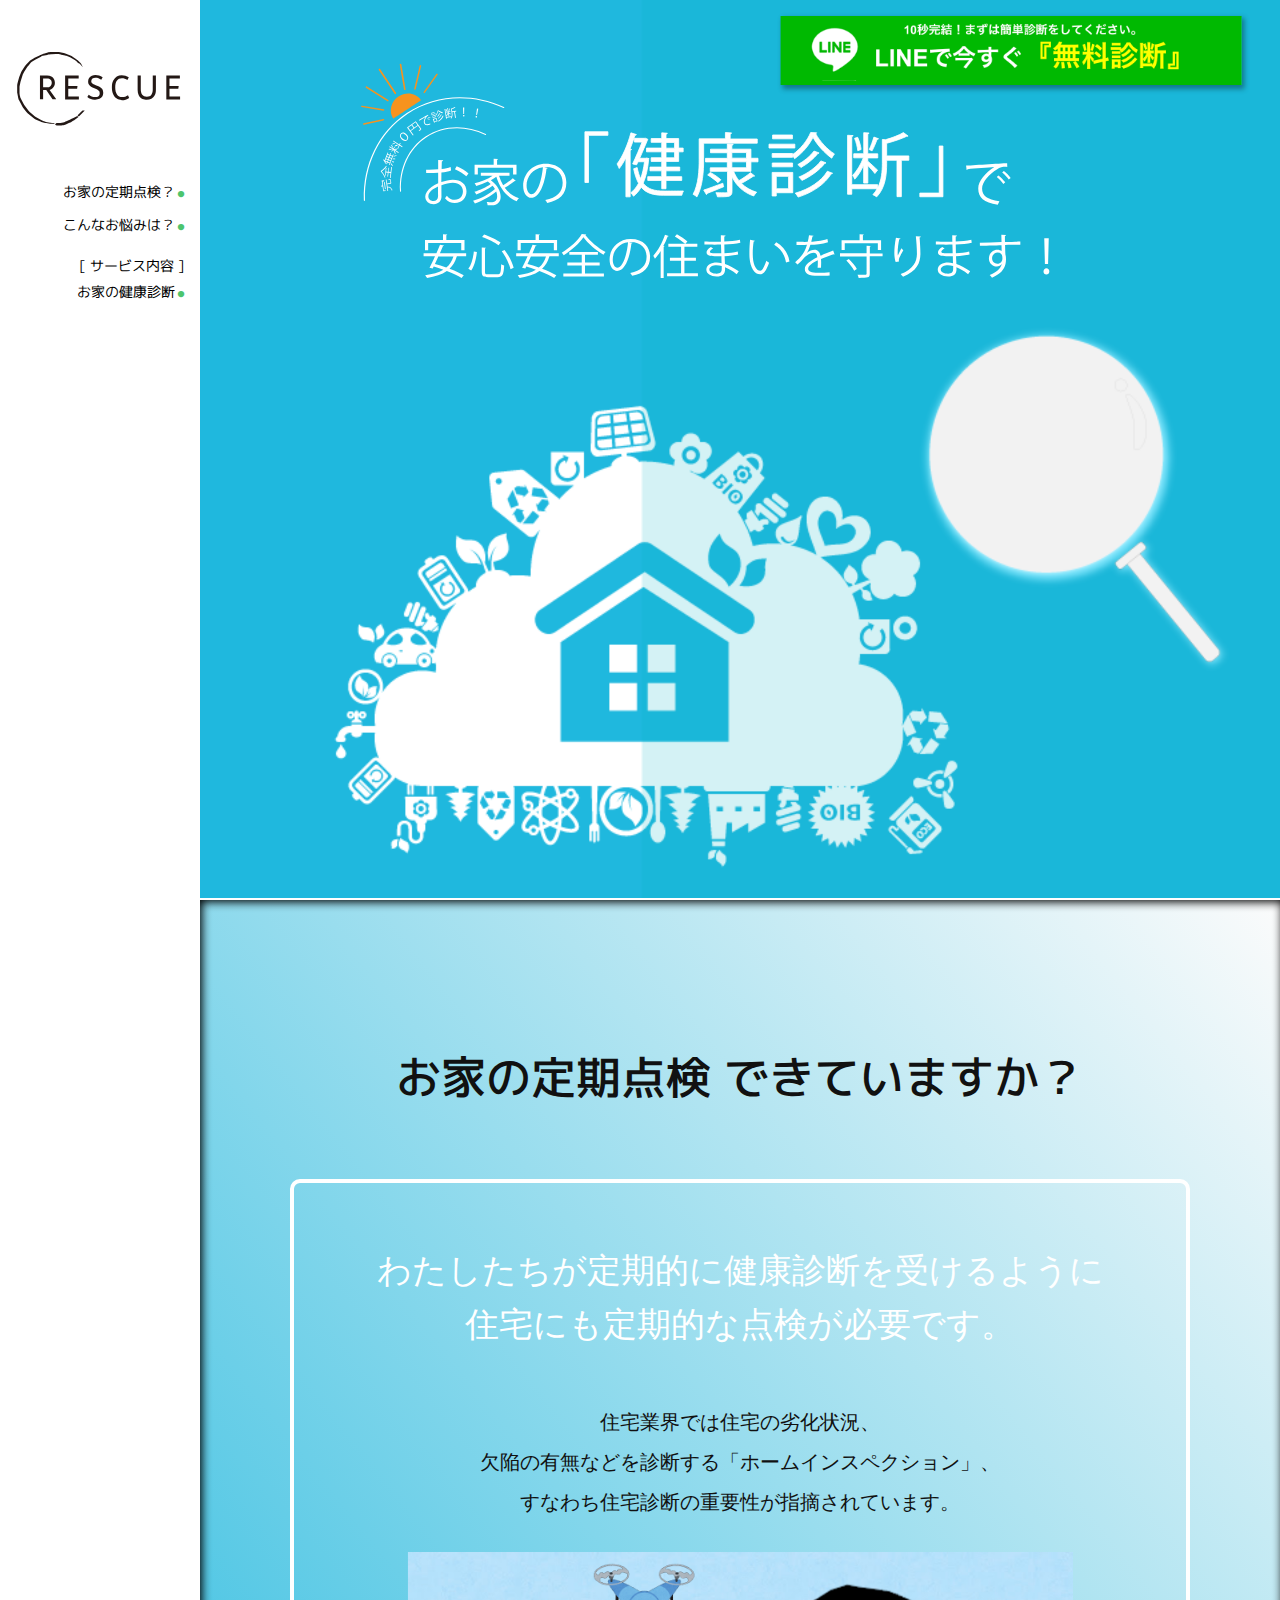
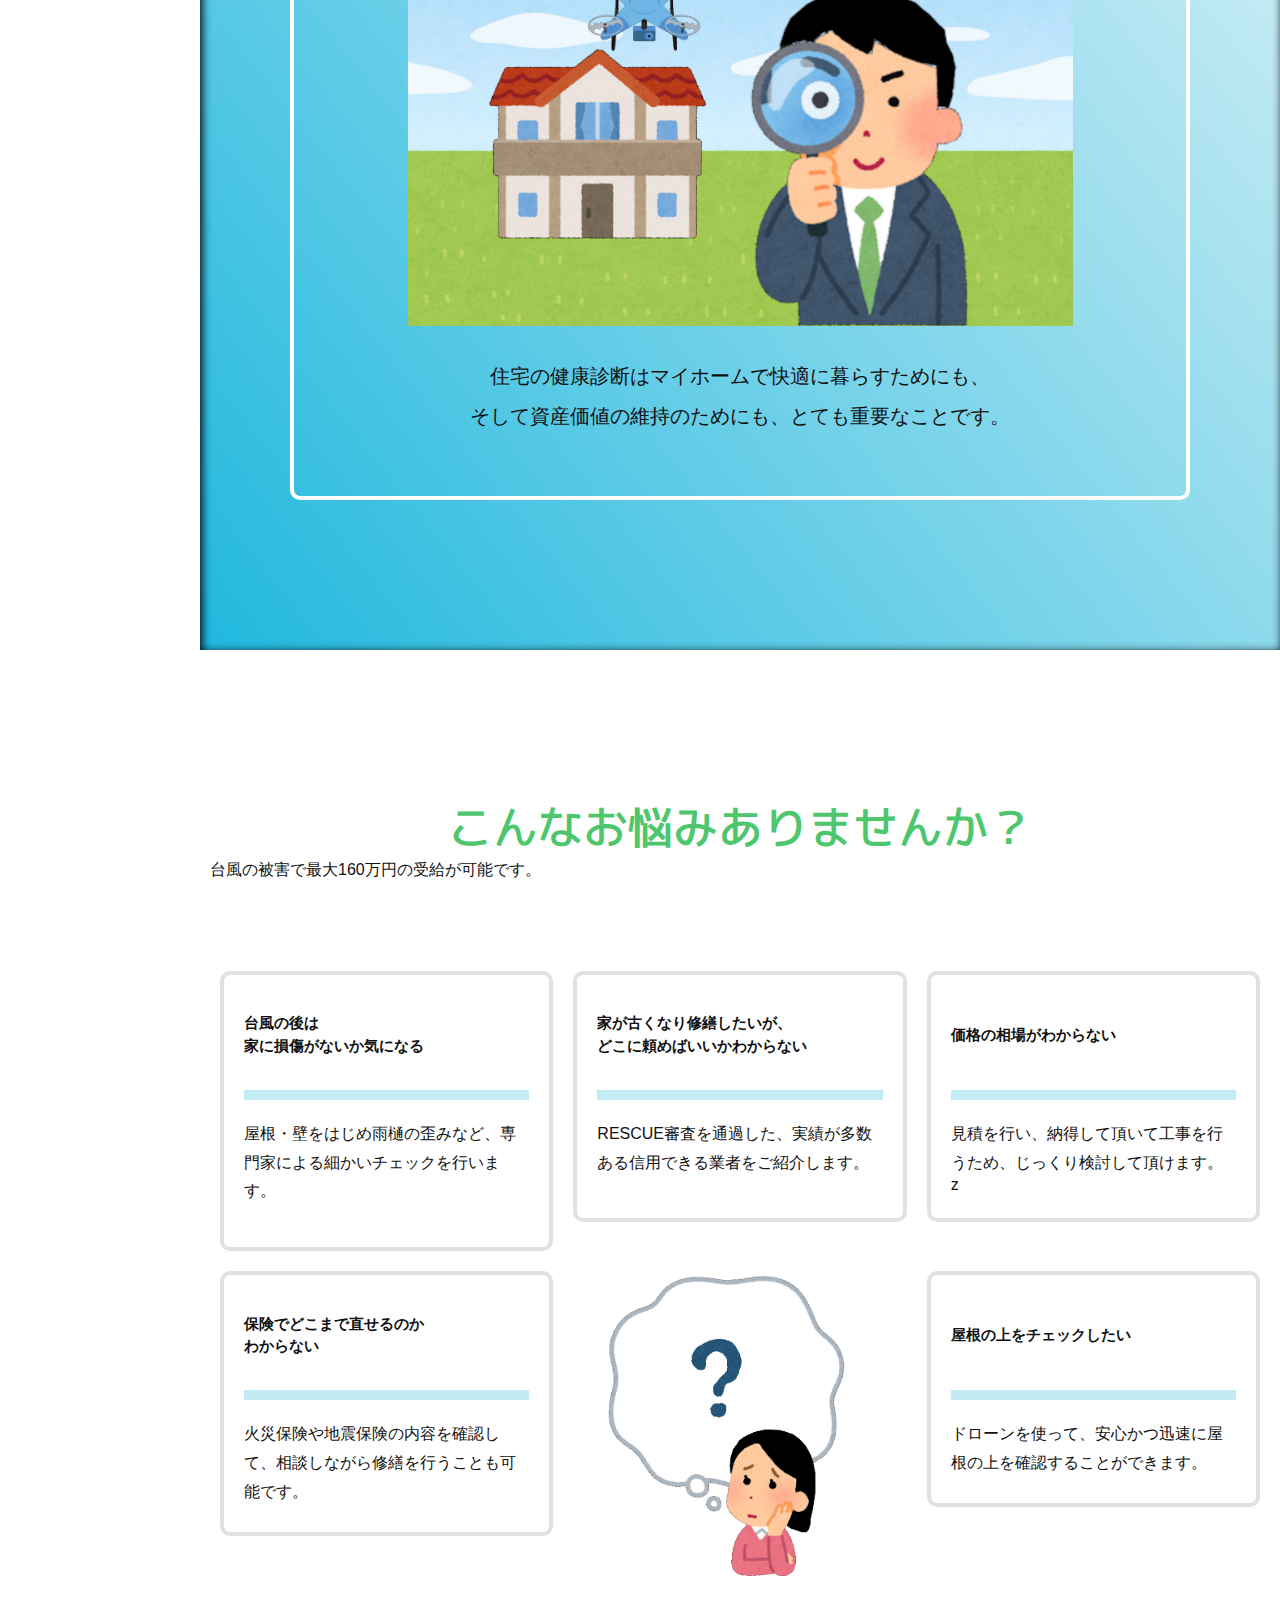
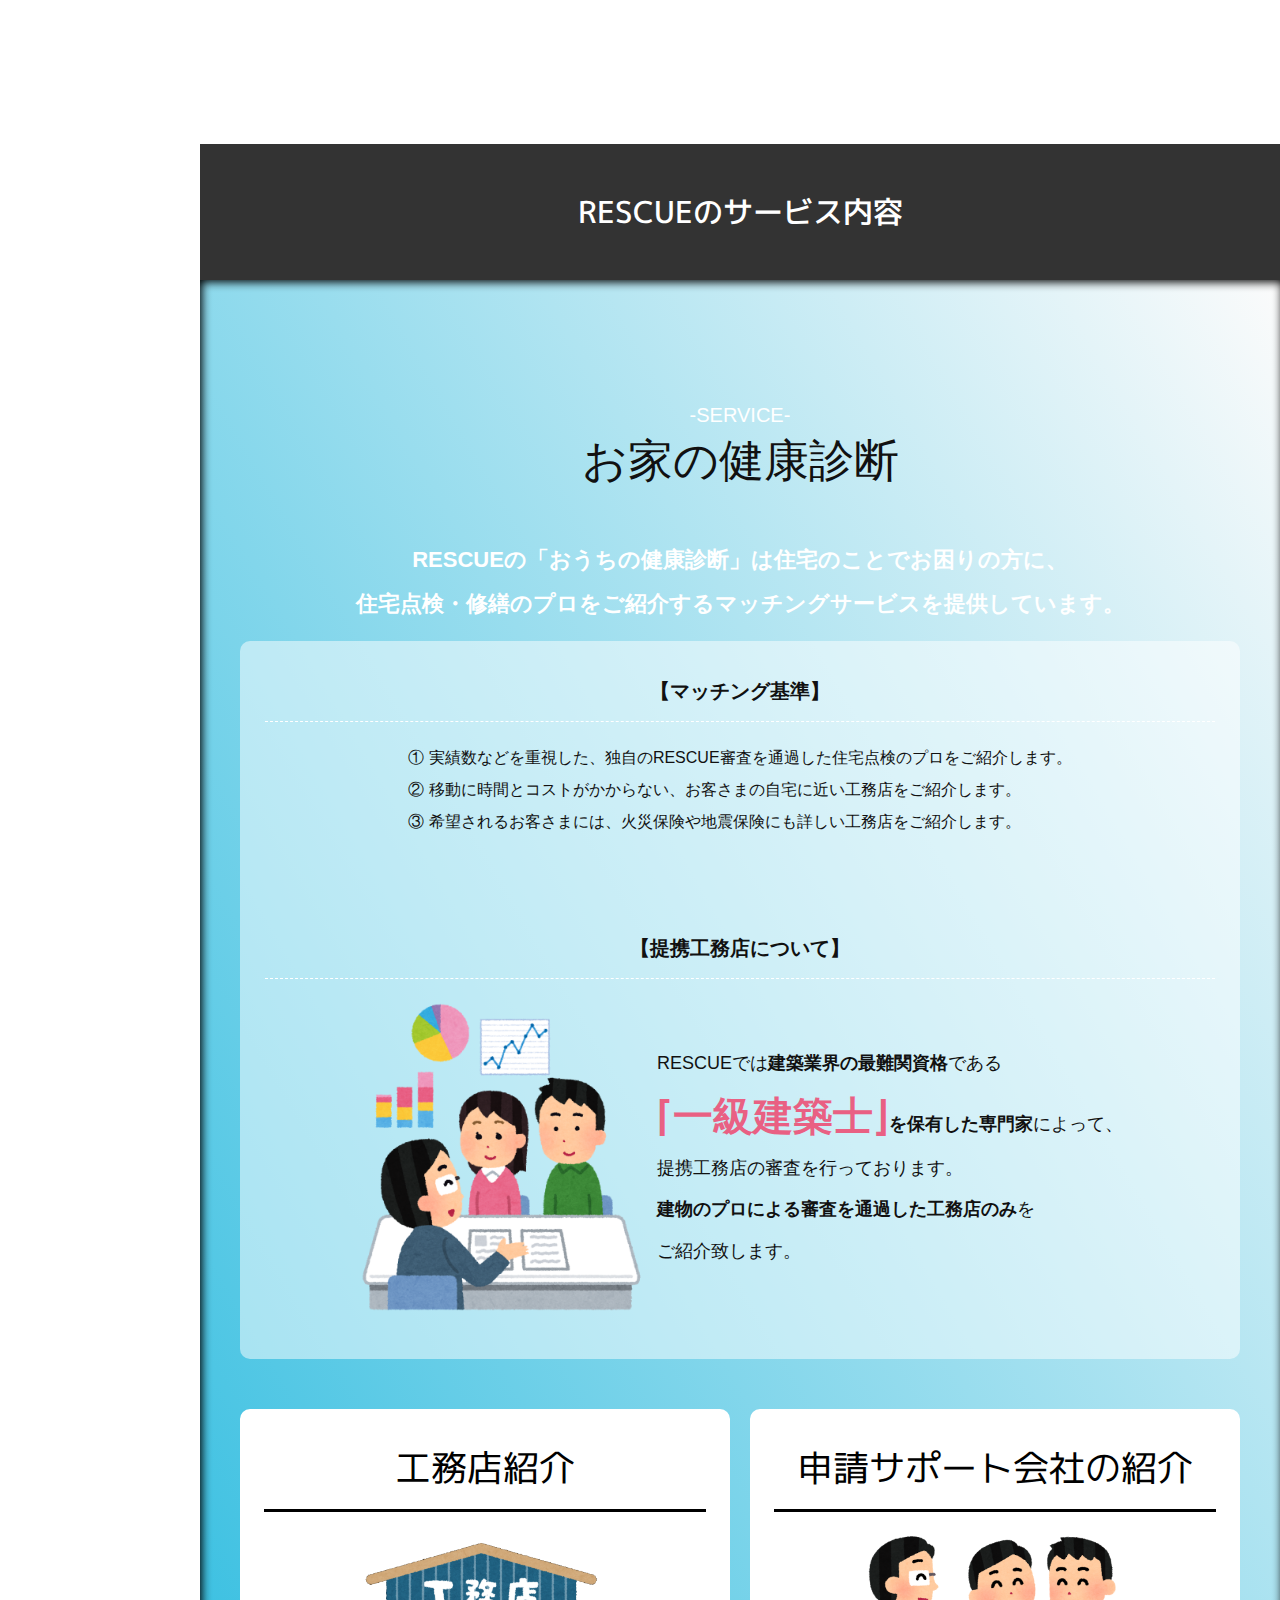
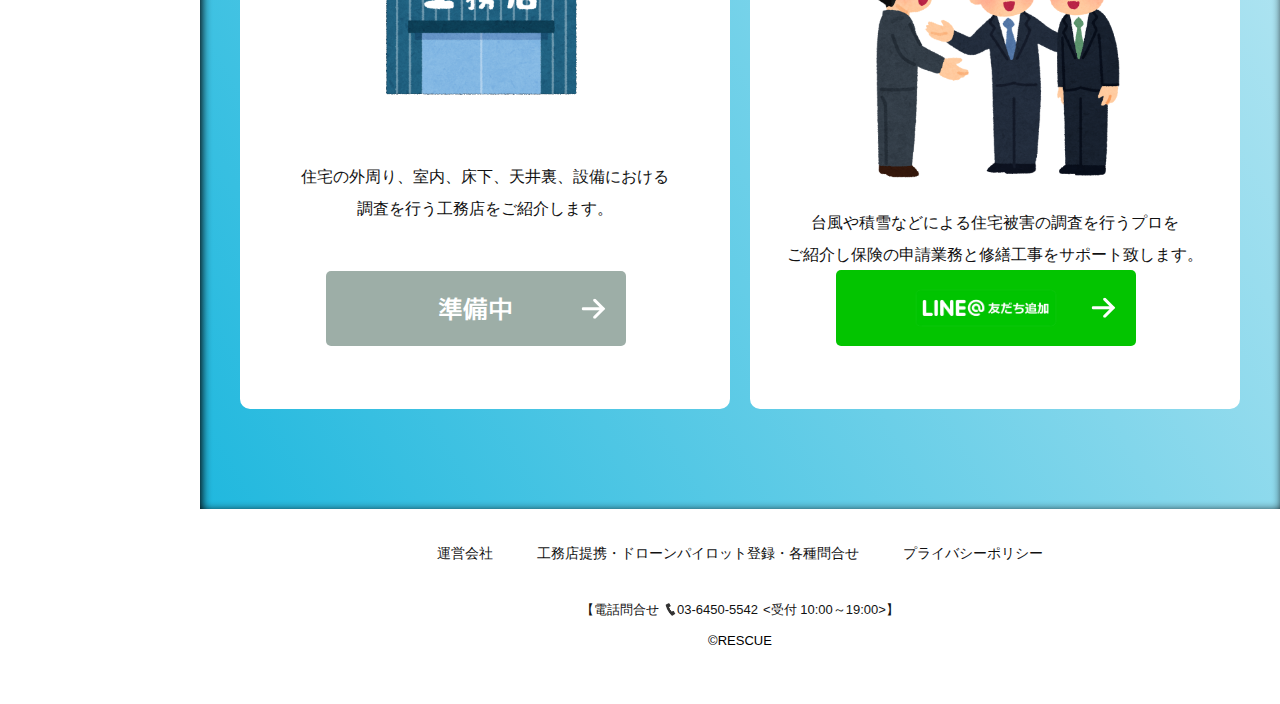
==== index.html @ 0f0d4c23 "添削により第三セクションに画像と文言を挿入しました" ====
<!DOCTYPE HTML>
<html lang="ja">

<head>
  <meta charset="UTF-8">
  <title>RESCUE</title>

  <meta name="description" content="お家の「健康診断」で安心安全の住まいを守ります" />
  <meta name="keywords" content="住宅,家,工務店,火災保険,点検,修繕,注文住宅,リフォーム,ドローン,ドローンパイロット" />

  <meta http-equiv="X-UA-Compatible" content="IE=edge">
  <meta name="viewport" content="width=device-width, initial-scale=1, maximum-scale=1, user-scalable=no">

  <!--電話番号スカイプ無視-->
  <meta name="SKYPE_TOOLBAR" content="SKYPE_TOOLBAR_PARSER_COMPATIBLE" />

  <link rel="stylesheet" href="style.css" type="text/css" media="screen and (min-width: 770px)" />
  <link rel="stylesheet" href="s/style.css" type="text/css" media="screen and (max-width: 769px)" />


  <!--ベンダープレフィックス自動付与-->
  <script type="text/javascript" src="js/prefixfree.min.js"></script>

  <script type="text/javascript" src="https://code.jquery.com/jquery-3.1.1.js"></script>
  <script type="text/javascript" src="js/script.js"></script>

  <!--OGPタグ-->
  <meta property="og:title" content="RESCUE" />
  <meta property="og:description" content="お家の「健康診断」で安心安全の住まいを守ります" />
  <meta property="og:type" content="website" />
  <meta property="og:url" content="" />
  <meta property="og:image" content="" />
  <meta property="og:site_name" content="RESCUE" />

  <!--icon-->
  <link rel="apple-touch-icon" sizes="76x76" href="icon/apple-touch-icon.png">
<link rel="icon" type="image/png" sizes="32x32" href="icon/favicon-32x32.png">
<link rel="icon" type="image/png" sizes="16x16" href="icon/favicon-16x16.png">
<link rel="manifest" href="icon/site.webmanifest">
<link rel="mask-icon" href="icon/safari-pinned-tab.svg" color="#5bbad5">
<meta name="msapplication-TileColor" content="#da532c">
<meta name="theme-color" content="#ffffff">
</head>
  <!--googlefont-->
  <link href="https://fonts.googleapis.com/css?family=M+PLUS+1p:400,500&display=swap" rel="stylesheet">



  <script async src="https://s.yimg.jp/images/listing/tool/cv/ytag.js"></script>
  

</head>

<body>

  <script type="text/javascript">
    if (!window._pt_sp_2) {
      window._pt_lt = new Date().getTime();
      window._pt_sp_2 = [];
      _pt_sp_2.push('setAccount,47af8e5e');
      var _protocol = (("https:" == document.location.protocol) ? " https://" : " http://");
      (function () {
        var atag = document.createElement('script'); atag.type = 'text/javascript'; atag.async = true;
        atag.src = _protocol + 'js.ptengine.jp/pta.js';
        var s = document.getElementsByTagName('script')[0];
        s.parentNode.insertBefore(atag, s);
      })();
    }
  </script>

  <div id="menu">
    <p class="logo">
      <a href=""><img src="img/rescue_logo_black.svg" alt="RESCUE"></a>
    </p>
    <ul>
      <li><a href="#about">お家の定期点検？<span> ●</span></a></li>
      <li><a href="index.html#trouble">こんなお悩みは？<span> ●</span></a></li>
      <li class="mt20">&#91; サービス内容 &#93;</li>
      <li><a href="index.html#check">お家の健康診断<span> ●</span></a></li>
      <!-- <li><a href="#pilot">ドローンパイロット派遣<span> ●</span></a></li> -->
    </ul>
  </div>


  <!---------------------------------------------------ハンバーガメニュー-->
  <header class="header">
    <div class="logo"><img src="img/rescue_logo_black.svg" alt=""></div><!-- /.logo -->

    <!-- ハンバーガーメニュー部分 -->
    <div class="drawer">
      <!-- ハンバーガーメニューの表示・非表示を切り替えるチェックボックス -->
      <input type="checkbox" id="drawer-check" class="drawer-hidden">

      <!-- ハンバーガーアイコン -->
      <label for="drawer-check" class="drawer-open"><span></span></label>

      <!-- メニュー -->
      <nav class="drawer-content">
        <ul class="drawer-list">
          <li class="drawer-item">
            <a href="index.html#about" onclick="clw()">お家の定期点検？</a>
          </li><!-- /.drawer-item -->
          <li class="drawer-item">
            <a href="#trouble" onclick="clw()">こんなお悩みは？</a>
          </li><!-- /.drawer-item -->
          <li class="drawer-item">
            <a href="#check" onclick="clw()">サービス内容<br>お家の健康診断</a>
          </li><!-- /.drawer-item -->
          <li class="drawer-item">
            <a href="https://lin.ee/E8yTo07" onclick="clw()"><img style="opacity: 1;" class="han-line" src="contact/img/contact.png" alt=""></a>
          </li><!-- /.drawer-item -->
        </ul><!-- /.drawer-list -->
      </nav>
    </div>
  </header>

  <script>
    const target = document.getElementById('drawer-check');

    function clw(){
      target.checked = false;
    };
  </script>

  <!---------------------------------------------------ハンバーガメニュー-->



  <a class="pc-cta" style="text-align: center;" href="https://lin.ee/E8yTo07"><img class="cta" src="img/cta.png" alt=""></a> 

  <article>
    <section id="main">
      <h1>
        <picture>
          <source media="(max-width:769px)" srcset="s/img/mai.svg">
          <img class="text-img" src="img/ttitle.svg" alt="お家の「健康診断」で安心安全の住まいを守ります">
        </picture>
      </h1>
    </section>
    <div class="cta-wrapper">
      <a style="text-align: center;" class="sp-cta" style="text-align: center;" href="https://lin.ee/E8yTo07"><img class="sp-ta" src="img/cta.png" alt=""></a> 
    </div>
    

    
    <section id="about">
      <h2>お家の定期点検 できていますか？</h2>
      <div class="sheet">
        <h3>
          わたしたちが定期的に健康診断を受けるように<br> 住宅にも定期的な点検が必要です。
        </h3>
        <p class="mt50">
          住宅業界では住宅の劣化状況、<br> 欠陥の有無などを診断する「ホームインスペクション」、<br> すなわち住宅診断の重要性が指摘されています。
        </p>
        <p>
          <img src="img/about.png" alt="">
        </p>
        <p>
          住宅の健康診断はマイホームで快適に暮らすためにも、<br> そして資産価値の維持のためにも、とても重要なことです。
        </p>
      </div>
    </section>

    <section id="trouble">
      <h2>こんなお悩みありませんか？</h2>
      <p>台風の被害で最大160万円の受給が可能です。</p>
      <div class="cases">
        <ul class="case_ul">
          <li class="case">
            <ul>
              <li class="h3">
                <h3>
                  台風の後は<br>家に損傷がないか気になる
                </h3>
              </li>
              <li class="answer">屋根・壁をはじめ雨樋の歪みなど、専門家による細かいチェックを行います。</li>
              <img src="img/S__35282951.jpg" alt="">
            </ul>
          </li>
          <li class="case">
            <ul>
              <li class="h3">
                <h3>
                  家が古くなり修繕したいが、<br>どこに頼めばいいかわからない
                </h3>
              </li>
              <li class="answer">RESCUE審査を通過した、実績が多数ある信用できる業者をご紹介します。</li>
              <img src="img/S__35282950.jpg" alt="">
            </ul>
          </li>
          <li class="case">
            <ul>
              <li class="h3">
                <h3>価格の相場がわからない</h3>
              </li>
              <li class="answer">見積を行い、納得して頂いて工事を行うため、じっくり検討して頂けます。</li>
              z
            </ul>
          </li>
        </ul>

        <ul class="case_ul">
          <li class="case">
            <ul>
              <li class="h3">
                <h3>
                  保険でどこまで直せるのか<br>わからない
                </h3>
              </li>
              <li class="answer">火災保険や地震保険の内容を確認して、相談しながら修繕を行うことも可能です。</li>
            </ul>
          </li>
          <li class="case"><img src="img/que.png" alt=""></li>
          <li class="case">
            <ul>
              <li class="h3">
                <h3>屋根の上をチェックしたい</h3>
              </li>
              <li class="answer">ドローンを使って、安心かつ迅速に屋根の上を確認することができます。</li>
            </ul>
          </li>
        </ul>
      </div>
    </section>

    <h2 class="check_pilot_h2">RESCUEのサービス内容</h2>
    <section id="check">
      <h3>
        <span>-SERVICE-</span><br>お家の健康診断
      </h3>
      <p class="text">
        RESCUEの「おうちの健康診断」は住宅のことでお困りの方に、<br> 住宅点検・修繕のプロをご紹介するマッチングサービスを提供しています。
      </p>
      <div class="match">
        <h4 class="match_h4">【マッチング基準】</h4>
        <ul class="criterion">
          <li>① 実績数などを重視した、独自のRESCUE審査を通過した住宅点検のプロをご紹介します。</li>
          <li>② 移動に時間とコストがかからない、お客さまの自宅に近い工務店をご紹介します。</li>
          <li>③ 希望されるお客さまには、火災保険や地震保険にも詳しい工務店をご紹介します。</li>
        </ul>

        <h4 class="match_h4 alli">【提携工務店について】</h4>
        <div class="alliance">
          <ul>
            <li class="img"><img src="img/consal.png" alt=""></li>
            <li>RESCUEでは<span class="bold">建築業界の最難関資格</span>である<br> <span class="big">&lceil;一級建築士&rfloor;</span><span
                class="bold">を保有した専門家</span>によって、<br> 提携工務店の審査を行っております。<br> <span
                class="bold">建物のプロによる審査を通過した工務店のみ</span>を<br> ご紹介致します。
            </li>
          </ul>
        </div>
      </div>

      <div class="kotira_button">
        <ul class="kotira_ul">
          <li class="kotira">
            <ul>
              <li>
                <h4 class="koumu">工務店紹介</h4>
              </li>
              <li><img class="store" src="img/store.png" alt=""></li>
              <li>住宅の外周り、室内、床下、天井裏、設備における<br>調査を行う工務店をご紹介します。
              </li>
              <li class="btn">
                <!--
                <div class="button">
                  <a class="komuten_btn" href="form_komuten/"><p>コチラから</p></a>
                </div>
                -->
                <div class="button" style="background-color:#9daea7;">
                  <a class="komuten_btn" href="javascript:void(0);">
                    <p>準備中</p>
                  </a>
                </div>
              </li>
            </ul>
          </li>
          <li class="kotira right">
            <ul>
              <li>
                <h4>申請サポート会社の紹介</h4>
              </li>
              <li><img class="off" src="img/off.png" alt=""></li>
              <li>台風や積雪などによる住宅被害の調査を行うプロを<br>ご紹介し保険の申請業務と修繕工事をサポート致します。
              </li>
              <li class="btn">
                <div class="button2">
                  <a class="kasai_btn" href="https://lin.ee/E8yTo07">
                    <img class="one-line" src="contact/img/contact.png" alt="">
                  </a>
                </div>
              </li>
            </ul>
          </li>
        </ul>
      </div>
    </section>

  </article>

  <footer>
    <ul class="link">
      <li><a href="company.html" target="_blank">運営会社</a></li>
      <li><a href="contact/index.html" target="_blank">工務店提携・ドローンパイロット登録・各種問合せ</a></li>
      <li><a href="privacy.html" target="_blank">プライバシーポリシー</a></li>
    </ul>
    <p class="phone">【電話問合せ<span>03-6450-5542</span>&lt;受付 10:00～19:00&gt;】</p>
    <p class="copy">&copy;RESCUE</p>
  </footer>

  <p class="totop">
    <img class="totop" src="img/totop.png" alt="トップヘ">
  </p>
  

  <script async src="https://s.yimg.jp/images/listing/tool/cv/ytag.js"></script>


</body>

</html>
---- style.css ----
@charset 'utf-8';
*{
    box-sizing:border-box;
	margin:0;
	padding:0;
}

/*Google Chrome青い枠線消す*/
a,
input[type="text"], 
input[type="password"], 
textarea, 
select{
    outline:none;
}
*:focus{
    outline:none;
}

html{
	/*font-size:62.5%;*/
	height:100%;
}
body{
	margin:0;
	padding:0;
	height:100%;
	font-family:YuGothic,-apple-system,BlinkMacSystemFont,"Helvetica Neue","ヒラギノ角ゴ ProN W3",Hiragino Kaku Gothic ProN,Arial, "メイリオ",Meiryo,sans-serif;
	font-weight:500;
	color:#111;
	font-size:16px;
	-webkit-text-size-adjust:100%;/*viewport 文字サイズ調整*/
}
h1, h2, h3, h4, h5, h6, p, address,
ul, ol, li, dl, dt, dd,
table, caption, th, td, img, form {
	margin:0;
	padding:0;
	border:none;
	line-height:100%;
	font-style:normal;
	font-weight:500;
	font-size:100%;
	text-align:left;
	list-style-type:none;
	border-collapse:collapse;
	vertical-align:top;
}

/*共通*/
a{
	color:#0064f5;
	text-decoration:none;
}
textarea { font-size: 100%; }
img {vertical-align:bottom; border-style:none; width:100%; height:auto;}
hr { display:none; }
em{font-style:normal}
input{line-height:normal; vertical-align:top;}

ul.t{
    display:table;
    width:100%;
}
ul.t li.t{
    display:table-cell;
}
.bold{font-weight:bold;}
.center{text-align:center;}
.mt0{margin-top:0px;}
.mt3{margin-top:3px;}
.mt5{margin-top:5px;}
.mt10{margin-top:10px;}
.mt15{margin-top:15px;}
.mt20{margin-top:20px;}
.mt30{margin-top:30px;}
.mt50{margin-top:50px;}
a,p,li{
	font-size:16px;
	line-height:2;
}

/*rayout*/
body{
	background:#fff;
	width:100%;
	padding-left:200px;
}

/*div#menu*/
div#menu {
    background: #ffffff;
    padding: 50px 15px 15px 15px;
    width: 200px;
    height: 100%;
    position: fixed;
    top: 0;
    left: 0;
}
div#menu p.logo a{
	border-bottom:none;
	padding:0;
	transition:all 0.6s;
}
div#menu ul{
	margin-top:50px;
}
div#menu ul li{
    color: #000;/*#969696*/
	font-size:14px;
	font-family:'M PLUS 1p', sans-serif;
    font-weight:400;
    line-height:1;
    margin-top:5px;
	text-align:right;
}
div#menu ul li.mt20{
    margin-top:20px;
}
div#menu ul li a{
	border-bottom:none;
    color: #000;
	font-size:14px;
	font-family:'M PLUS 1p', sans-serif;
    font-weight:400;
    overflow:visible;
	transition:all 0.6s;
}
div#menu ul li a span {
    color: #4dc56d;
    font-size: 8px;
}
div#menu p.logo a:hover,
div#menu ul li a:hover{
	opacity:0.5;
}

/*article rayout*/
article,
section
{
	width:100%;
}
section{
    padding:150px 0;
}
div.content750{
	width:750px;
	margin:0 auto;
}

/*#main*/
section#main {
    background: url(img/ho.png) no-repeat center top -2px /cover;
    height: 100vh;
    padding: 50px 10px 0 10px;
}
section#main h1{
    margin:0 auto;
    width:100%;
    max-width:750px;
}

/*h2全体*/
h2{
    font-family: 'M PLUS 1p', sans-serif;
    font-weight:500;
    font-size:45px;
    line-height:1.2;
    text-align:center;
}
@media screen and (max-width: 1000px) {
h2{
    font-size:35px;
}
}

/*ボタン ベース＆OTASUKEのサービス内容*/
div.button {
    background: #4cc46d url(img/arrow.png) no-repeat;
    background-size: 25px 25px;
    background-position: 255px 25px;
    border-radius: 5px;
    cursor: pointer;
    margin: 0 auto;
    width: 300px;
    padding: 0;
    transition: all 0.8s;
    position: absolute;
    bottom: 10%;
    left: 17%;
}
div.button2 {
    background: #03c400 url(img/arrow.png) no-repeat;
    background-size: 25px 25px;
    background-position: 255px 25px;
    border-radius: 5px;
    cursor: pointer;
    margin: 0 auto;
    width: 300px;
    padding: 0;
    transition: all 0.8s;
    position: absolute;
    bottom: 10%;
    left: 17%;
}
div.button:hover{
    background:#ff9100 url("img/arrow.png") no-repeat;/*#FF9600 */
    background-size:25px 25px;
    background-position:265px 25px;
}
div.button a{
    display:block;
    width:100%;
    height:100%;
}
div.button p{
    color:#fff;
    font-family: 'M PLUS 1p', sans-serif;
    font-weight:500;
    font-size:25px;
    line-height:1;
    padding:25px 0;
    text-align:center;
}
@media screen and (max-width: 1000px) {
div.button{
    background-size:20px 20px;
    background-position:170px 25px;
    width:200px;
}
div.button:hover{
    background-size:20px 20px;
    background-position:175px 25px;
}
div.button p{
    font-size:20px;
}
}
/*ボタン ドローンパイロットの派遣*/
section#pilot div.button{
    background:#ff5500 url("img/arrow.png") no-repeat;
    background-size:25px 25px;
    background-position:455px 30px;
    border:3px solid rgba(255,255,255,0.2);
    margin-top:50px;
    width:500px;
}
section#pilot div.button:hover{
    background:#ff9100 url("img/arrow.png") no-repeat;
    background-size:25px 25px;
    background-position:465px 30px;
}
section#pilot div.button p{
    padding:30px 0;
}
@media screen and (max-width: 1000px) {
section#pilot div.button{
    background-size:20px 20px;
    background-position:360px 30px;
    width:400px;
}
section#pilot div.button:hover{
    background-size:20px 20px;
    background-position:365px 30px;
}
}


@media screen and (min-width:1500px) and (max-width:2500px){
    section#main {
        background: url(img/ho.png) no-repeat center top 0 /cover;
    }
}


/*#about*/
section#about {
    background: linear-gradient(to bottom left, #fbfbfb, #20b8de);
    padding: 150px 20px;
    box-shadow: inset 2px 2px 10px black;
}
section#about h2{
    color:#111;
}
section#about div.sheet{
    border:4px solid #fff;
    border-radius:10px;
    margin:75px auto 0 auto;
    padding:60px 30px;
    width:100%;
    max-width:900px;
}
section#about h3{
    color:#fff;
    font-size:34px;
    font-weight:500;
    line-height:1.6;
    margin:0;
    text-align:center;
}
@media screen and (max-width: 1100px) {
section#about h3{
    font-size:25px;
}
}
section#about p{
    color:#111;
    font-size:20px;
    margin:30px 0 0 0;
    text-align:center;
}
section#about p.mt50{
    margin:50px 0 0 0;
}
section#about img{
    width:80%;
    height:auto;
}

/*#trouble*/
section#trouble {
    background: linear-gradient(to bottom left, #ffffff, #ffffff);
    padding: 150px 10px;
}
section#trouble h2 {
    color: #4ec66d;
}
section#trouble div.cases{
    margin:75px auto 0 auto;
    width:100%;
    max-width:1150px;
}
section#trouble ul.case_ul{
    display:table;
    table-layout:fixed;
    width:100%;
}
section#trouble ul.case_ul li.case{
    display:table-cell;
    padding:10px;
}
section#trouble ul.case_ul li.case ul{
    background:#fff;
    border:4px solid #e1e1e1;
    border-radius:10px;
    height:100%;
    padding:25px 20px;
}
section#trouble li.h3{
    min-height:70px;
    display:flex;
    align-items:center;
}
section#trouble li.h3 h3{
    color:#111;
    font-size:21px;
    font-weight:700;
    line-height:1.5;
}
@media screen and (max-width: 1350px) {
section#trouble li.h3 h3{
    font-size:15px;
}
}
section#trouble li.answer {
    border-top: 10px solid #c2ecf3;
    color: #111;
    font-size: 16px;
    line-height: 1.8;
    margin-top: 20px;
    padding-top: 20px;
}

/*.check_pilot_h2*/
h2.check_pilot_h2{
    background:#333;
    color:#fff;
    font-size:30px;
    padding:50px 0;
}
/*section#check*/
section#check {
    background: linear-gradient(to bottom left, #fbfbfb, #20b8de);
    padding: 100px 20px;
    box-shadow: inset 2px 2px 10px black;
}
section#check h3{
    color:#111;
    font-weight:500;
    font-size:45px;
    line-height:1.2;
    text-align:center;
}
@media screen and (max-width: 1000px) {
section#check h3{
    font-size:35px;
}
}
section#check h3 span{
    color:#fff;
    font-size:20px;
}
section#check p.text{
    color:#fff;
    font-size:22px;
    font-weight:600;
    margin-top:50px;
    text-align:center;
}
/*section#check 【マッチング基準】*/
section#check div.match{
    background:rgba(255,255,255,0.5);
    border-radius:10px;
    margin:15px auto 0 auto;
    width:100%;
    max-width:1000px;
    padding:40px 25px;
    text-align:center;
}
section#check h4.match_h4{
    border-bottom:1px dashed #fff;
    color:#111;
    font-size:20px;
    font-weight:600;
    padding-bottom:20px;
    text-align:center;
}
section#check div.match ul.criterion{
    display:inline-block;
    margin-top:20px;
}
section#check div.match ul.criterion li{
    font-size:16px;
    line-height:2;
}
/*section#check 【提携工務店について】*/
section#check h4.match_h4.alli{
    margin-top:100px;
}
section#check div.match div.alliance{
    display:inline-block;
    margin:20px auto 0 auto;
}
section#check div.match div.alliance ul{
    display:table;
}
section#check div.match div.alliance ul li{
    display:table-cell;
    font-size:18px;
    line-height:2.3;
    vertical-align:middle;
}
section#check div.match div.alliance ul li.img{
    padding-right:10px;
    width:300px;
}
section#check div.match div.alliance ul li span.big {
    color: #e96083;
    font-size: 40px;
    font-weight: 600;
    line-height: 1.6;
}
/*section#check　工務店紹介＆申請サポート会社の紹介*/
section#check div.kotira_button{
    margin:50px auto 0 auto;
    width:100%;
    max-width:1000px;
}
section#check ul.kotira_ul{
    display:table;
    table-layout:fixed;
    width:100%;
}
section#check li.kotira{
    display:table-cell;
    padding:0 10px 0 0;
}
section#check li.kotira.right{
    display:table-cell;
    padding:0 0 0 10px;
}
section#check li.kotira ul{
    background:#fff;
    border:4px solid #ffffff;
    border-radius:10px;
    height:100%;
    padding:15px 20px 40px 20px;
    height: 600px;
    position: relative;
}
section#check li.kotira li{
    margin-top:15px;
    text-align:center;
}
section#check li.kotira img{
    margin:0 auto;
    width:60%;
    height:auto;
}
section#check li.kotira li.btn{
    margin-top:30px;
}
section#check li.kotira h4 {
    border-bottom: 3px solid #000000;
    color: #000000;
    font-family: 'M PLUS 1p', sans-serif;
    font-weight: 400;
    font-size: 36px;
    line-height: 1.4;
    padding-bottom: 15px;
    text-align: center;
}
@media screen and (max-width: 1150px) {
section#check li.kotira h4{
    font-size:22px;
}
}
@media screen and (max-width:769px){
    section#check li.kotira h4 {
        font-size: 18px;
    }
}

/*section#pilot*/
section#pilot{
	background:#5d7183 url('img/movie.png') no-repeat;
	overflow:hidden;
	position:relative;
	width:100%;
	height:auto;
	margin:0;
	padding:0;
	z-index:1;
}
div.movie{
    display:flex;
    align-items:center;
    justify-content:center;
	position:absolute;
	width:100%;
	height:100%;
	top:0;
	left:0;
	margin:0;
	overflow:hidden;
	z-index:2;
}
div.movie video{
    width:auto;
	height:100%;
	position:absolute;
}


div.dark{
	position:absolute;
	width:100%;
	height:100%;
	top:0;
	left:0;
	background:url("img/twodot.png");
	margin:0;
	z-index:3;
}
div.pilot_zone{
	position:relative;
    width:100%;
	height:auto;
    padding:100px 20px;/*100px 20px*/
	z-index:4;/*必ず必要*/
}
section#pilot h3{
    color:#fff000;
    font-weight:500;
    font-size:45px;
    line-height:1.2;
    text-align:center;
}
@media screen and (max-width: 1000px) {
section#pilot h3{
    font-size:35px;
}
}
section#pilot h3 span{
    color:#fff;
    font-size:20px;
}
section#pilot p.text{
    color:#fff;
    font-size:22px;
    font-weight:600;
    margin-top:50px;
    text-align:center;
}
section#pilot div.merit{
    background:rgba(255,255,255,0.6);
    border-radius:10px;
    margin:15px auto 0 auto;
    width:100%;
    max-width:1000px;
    padding:30px 20px;
    text-align:center;
}
section#pilot h4.merit_h4{
    border-bottom:1px dashed #fff;
    color:#111;
    font-size:18px;
    font-weight:600;
    padding-bottom:15px;
    text-align:center;
}
section#pilot div.merit ul.side{
    /*display:inline-block;*/
    display:table;
    margin:20px auto 0 auto;
}
section#pilot div.merit ul.side li.side_li{
    display:table-cell;
}
section#pilot div.merit ul.side li.side_li.img{
    width:200px;
    position:relative;
}
section#pilot div.merit ul.side li.side_li.img img{
    position:absolute;
    left:0;
    bottom:0;
}
section#pilot div.merit ul.list li{
    color:#111;
    font-size:20px;
    font-weight:600;
    line-height:2.3;
}


/*footer*/
footer {
    background: linear-gradient(to bottom left, #ffffff, #ffffff);
    padding: 30px 0 50px 0;
    width: 100%;
    text-align: center;
}
ul.link{
	display:inline-block;
}
ul.link li{
	display:inline-block;
	line-height:1.2;
	padding:0 20px;
}
ul.link li a{
	color:#111;
	font-size:14px;
    opacity:1;
    transition:all 0.5s;
}
ul.link li a:hover{
    opacity:0.5;
}
footer p{
	font-size:13px;
	text-align:center;
}
footer p.phone{
	color:#111;
    margin-top:30px;
}
footer p.phone span{
    background:url("img/phone.png") no-repeat;
    background-size:13px 13px;
    background-position:0 center;
    margin:0 5px;
    padding-left:13px;
}
footer p.copy {
    color: #000;
    margin-top: 5px;
}

/*p.totop*/
p.totop{
    cursor:pointer;
	opacity:0;
	position:fixed;
	bottom:90px;
	right:20px;
	transition:all 1s;
    width:42px;
    height:auto;
	z-index:5;
}
p.totop.see{
	opacity:1;
}
/*div.builder*/
div.builder{
    background:#ff5a00;/*ff5500 fffa4b*/
    border:2px solid rgba(255,255,255,0.4);
    border-right:none;
    border-radius:8px 0 0 8px;
	position:fixed;
	bottom:20px;
	right:0;
    margin-right:-250px;
	transition:all 1.5s;
    width:230px;
    height:auto;
	z-index:6;
}
div.builder p{
    background:url("img/builder.png") no-repeat;
    background-size:33px 33px;
    background-position:10px center;
    color:#fff;
    font-size:18px;
    font-weight:500;
    line-height:3;
    padding-left:50px;
}
div.builder.see{
    margin-right:0;
}


.header{
    display: none;
}
.store {
    padding-bottom: 38px;
}
/*
.rayer {
    width: 70%;
    height: 29%;
    background-color: #ffffff;
    position: absolute;
    top: 5vw;
    z-index: 2;
    border-radius: 51%;
    opacity: 0.9;
    left: 50vw;
    transform: translateX(-36%);
}*/
.text-img {
    position: relative;
    z-index: 3;
    top: 0vw;
    left: -2vw;
}
.one-line{
    padding: 18px;
}
.cta {
    width: 36%;
    position: fixed;
    left: 79%;
    top: 16px;
    z-index: 30;
    box-shadow: 2px 3px 5px 1px #00000059;
    transform: translateX(-50%);
}
.cta-wrapper{
    display: none;
}


@media screen and (max-width:1030px){
    section#main {
        height: 57vh;
    }
    .store {
        padding-bottom: 5.7vw;
    }
    .one-line {
        padding: 1.5vw;
    }
    div.button2 {
        left: 11%;
    }
    div.button {
        left: 11%;
    }
    
}

@media screen and (max-width:780px){
    div.button2 {
        left: 11%;
        width: 196px;
    }
    .one-line {
        padding: 3.1vw;
    }
}
---- s/style.css ----
@charset "UTF-8";
/*Reset*/
*{
    box-sizing:border-box;
	margin:0;
	padding:0;
}

/*アイフォンボタン調整*/
input[type="submit"],
input[type="button"],
input[type="select"]{
	   -webkit-appearance: none;
}
/*Google Chrome青枠消*/
a,
input[type="text"], 
input[type="password"], 
textarea, 
select {
    outline:none;
}
*:focus {
  outline:none;
}

#main{
        width: 100%;
        margin: 0;
        padding: 0;
        height: 90vh;
        background: #20b8de;
}
html,body{
	/*font-size:62.5%;*/
	background:#fff;
	margin:0 auto;
	padding:0;
	height:100%;
    width:100%;
    scroll-behavior: smooth;
}
body{
	background:#fff;
	color:#111;
	font-size:16px;
	font-family:YuGothic,-apple-system,BlinkMacSystemFont,"Helvetica Neue","ヒラギノ角ゴ ProN W3",Hiragino Kaku Gothic ProN,Arial, "メイリオ",Meiryo,sans-serif;
	font-weight:500;
	width:100%;
	max-width:750px;
	-webkit-text-size-adjust:100%;/*スマホ対応*/
}
h1, h2, h3, h4, h5, h6, p, address,
ul, ol, li, dl, dt, dd,
table, caption, th, td, img, form{
	border:none;
	border-collapse:collapse;
	font-style:normal;
	font-weight:500;
	font-size:100%;
	line-height:100%;
	list-style-type:none;
	margin:0;
	padding:0;
	text-align:left;
	vertical-align:top;
}

/*--全体共通--*/
img{
	width:100%;
	height:auto;
}
a{
	color:#111;
	text-decoration:none;
}
a.underline{
	text-decoration:underline;
	transition:all 0.5s;
}
.bold{font-weight:bold;}
.center{text-align:center;}
.mt0{margin-top:0px;}
.mt3{margin-top:3px;}
.mt5{margin-top:5px;}
.mt10{margin-top:10px;}
.mt15{margin-top:15px;}
.mt20{margin-top:20px;}
.mt30{margin-top:30px;}
.mt50{margin-top:50px;}
a,p,li{
	line-height:2;
}

/*z-index*/
p.totop{
	z-index:7;
}
div.builder{
	z-index:8;
}
#menu nav{
	z-index:9;
}
button#nav_button{
	z-index:10;
}

/*nav*/
#menu nav{
	background:rgba(0,0,0,0.9);
	font-size:16px;
	position:fixed;
	top:0;
	right:0;
	width:0px;
	height:100%;
	overflow:hidden;
	opacity:0;
	transition:all 500ms;
}
#menu.open nav{
	opacity:1;
	width:100%;
}
nav ul{
	margin-top:60px;
}
nav li{
	color:#d6d5d5;
	cursor:pointer;
	width:100%;
	padding:0 15px;
}
nav li a {
    color: #000000;
    display: block;
    font-size: 16px;
    text-align: center;
    line-height: 3;
    padding: 0;
}
nav li a span{
    color:#fff000;
}

/*button ハンバーガーメニュー開閉*/
button#nav_button{
    background:rgba(0,0,0,0.7);
    /*background:#111;*/
	border:none;
	border-radius:2px;
	box-shadow:none;
	cursor:pointer;
	display:block;
	position:fixed;
	top:10px;
	right:10px;
	width:30px;
	height:30px;
	padding:0 4px;
	overflow:hidden;
	text-indent:-9999%;
	transition:all 0.5s;
}
button#nav_button span{
	background-color:#fff;
	display:block;
	height:3px;
	width:22px;
	transition:all 0.5s;
	transform:rotate(0deg);
	margin-top:-15px;
}
button#nav_button span:before,
button#nav_button span:after{
	height:3px;
	width:22px;
	background:#fff;
	content:'';
	display:block;
	position:absolute;
	transition:all 0.5s linear;
	opacity:1;
}
button#nav_button span:before{
	left:0px;
	top:-8px;
	transform: rotate(0);
}
button#nav_button span:after{
	left:0px;
	top:8px;
	transform: rotate(0);
}
button#nav_button span.close{
	transform: rotate(-135deg);
}
button#nav_button span.close:before{
	top:0;
	transform: rotate(-95deg);
}
button#nav_button span.close:after{
	top:0;
	opacity:0;
}

/*全体*/
div#wrapper{
}
article{
	margin:0;
	padding:0;
	overflow:hidden;
}
section{
	width:100%;
	margin:0;
	padding:0;
}
/*header*/
header{
	background:#111;
	padding:10px 0 10px 10px;
}
header img {
    width: 145px;
    height: 41px;
    margin-left: -2vw;
}


/*h2*/
h2{
    font-family: 'M PLUS 1p', sans-serif;
    font-weight:500;
    font-size:40px;
    line-height:1.2;
    text-align:center;
}
@media screen and (max-width: 380px) {
h2{
    font-size:30px;
}
}

/*ボタン ベース＆OTASUKEのサービス内容*/
div.button {
    background: #00ff37 url(img/arrow.png) no-repeat;
    background-size: 20px 20px;
    background-position: 95% 22px;
    border-radius: 5px;
    cursor: pointer;
    margin: 0 5%;
    width: 90%;
    padding: 0;
    transition: all 0.8s;
}

div.button:hover{
    background:#ff9100 url("img/arrow.png") no-repeat;
    background-size:20px 20px;
    background-position:98% 22px;
}
div.button a{
    display:block;
    width:100%;
    height:100%;
}
div.button p{
    color:#fff;
    font-family: 'M PLUS 1p', sans-serif;
    font-weight:500;
    font-size:20px;
    line-height:1;
    padding:22px 0;
    text-align:center;
}
/*ボタン ドローンパイロットの派遣*/
section#pilot div.button{
    background-size:20px 20px;
    background-position:95% 20px;
    border:3px solid rgba(255,255,255,0.2);
    margin-top:25px;
}
section#pilot div.button:hover{
    background-size:20px 20px;
    background-position:98% 20px;
}
section#pilot div.button p{
    font-size:18px;
}
@media screen and (max-width: 380px) {
section#pilot div.button{
    background-size:16px 16px;
    background-position:95% 22px;
}
section#pilot div.button:hover{
    background-size:16px 16px;
    background-position:98% 22px;
}
section#pilot div.button p{
    font-size:16px;
}
}

/*#about*/
section#about{
    background: linear-gradient(to bottom left, #fbfbfb, #20b8de);
    padding:60px 15px;
    text-align:center;
    box-shadow: inset 2px 2px 10px black;
}
section#about h2{
    color:#111;
    display:inline-block;
    margin:0 auto;
    text-align:left;
}
section#about div.sheet{
    border:4px solid #fff;
    border-radius:10px;
    margin:30px auto 0 auto;
    padding:30px 15px;
    width:100%;
}
section#about h3 {
    color: #272626;
    font-size: 20px;
    font-weight: 600;
    line-height: 1.6;
    margin: 0;
    text-align: center;
}
section#about p{
    color:#111;
    font-size:18px;
    margin:25px 0 0 0;
    text-align:center;
}
@media screen and (max-width: 380px) {
section#about h3{
    font-size:16px;
}
section#about p{
    font-size:15px;
}
}

/*#trouble*/
section#trouble {
    background: linear-gradient(to bottom left, #ffffff, #ffffff);
    padding: 60px 15px;
    text-align: center;
}
section#trouble h2{
    color:#4ec66d;
    display:inline-block;
    margin:0 auto;
    text-align:left;
}
section#trouble div.cases{
    margin:0;
    width:100%;
}
section#trouble ul.case_ul{
    width:100%;
}
section#trouble ul.case_ul li.img img{
    width:66%;
    margin:0 17%;
}
section#trouble ul.case_ul li.img,
section#trouble ul.case_ul li.case{
    margin-top:15px;
}
section#trouble ul.case_ul li.case ul{
    background:#fff;
    border:4px solid #e1e1e1;
    border-radius:10px;
    height:100%;
    padding:18px 15px 15px 15px;
}
section#trouble li.h3 h3{
    color:#111;
    font-size:18px;
    font-weight:700;
    line-height:1.5;
}
section#trouble li.answer{
    border-top: 10px solid #bff0ff;
    color:#111;
	font-size:15px;
	line-height:1.8;
    margin-top:10px;
    padding-top:10px;
}
@media screen and (max-width: 380px) {
section#trouble li.h3 h3,
section#trouble li.answer{
    font-size:14px;
}
}

/*.check_pilot_h2*/
h2.check_pilot_h2{
    background:#333;
    color:#fff;
    font-size:28px;
    padding:25px 0 20px 0;
}
@media screen and (max-width: 380px) {
h2.check_pilot_h2{
    font-size:20px;
}
}

/*section#check*/
section#check{    
    background: linear-gradient(to bottom left, #fbfbfb, #20b8de);
    padding:60px 15px;
    box-shadow: inset 2px 2px 10px black;
}
section#check h3{
    color:#111;
    font-weight:500;
    font-size:40px;
    line-height:1.2;
    text-align:center;
}
@media screen and (max-width: 380px) {
section#check h3{
    font-size:30px;
}
}
section#check h3 span {
    color: #000;
    font-size: 18px;
}
section#check p.text{
    color:#fff;
    font-size:18px;
    font-weight:600;
    line-height:1.6;
    margin-top:30px;
    text-align:center;
}
@media screen and (max-width: 380px) {
section#check p.text{
    font-size:15px;
}
}

/*section#check 【マッチング基準】*/
section#check div.match{
    background:rgba(255,255,255,0.5);
    border-radius:10px;
    margin:20px auto 0 auto;
    width:100%;
    padding:30px 15px;
    text-align:center;
}
section#check h4.match_h4{
    border-bottom:1px dashed #fff;
    color:#333;
    font-size:20px;
    font-weight:600;
    padding-bottom:15px;
    text-align:center;
}
section#check div.match ul.criterion{
    margin-top:0;
}
section#check div.match ul.criterion li{
    font-size:15px;
    line-height:1.6;
    margin-top:20px;
    padding-left:25px;
    position:relative;
    display:flex;
    align-items:center;
}
section#check div.match ul.criterion li::before{
    font-size:20px;
    position:absolute;
    left:0;
}
section#check div.match ul.criterion li.one::before{
    content:"①";
}
section#check div.match ul.criterion li.two::before{
    content:"②";
}
section#check div.match ul.criterion li.three::before{
    content:"③";
}

/*section#check 【提携工務店について】*/
section#check h4.match_h4.alli{
    margin-top:60px;
}
section#check div.match div.alliance{
    margin:0 auto;
}
section#check div.match div.alliance ul li{
    font-size:17px;
    line-height:1.8;
    margin-top:15px;
    text-align:center;
}
section#check div.match div.alliance ul li span.big{
    color:#ff5500;
    font-size:28px;
    font-weight:600;
    line-height:1.4;
}
section#check div.match div.alliance ul li.img img{
    width:75%;
    hieght:auto;
    margin:0 auto;
}
@media screen and (max-width: 380px) {
section#check div.match div.alliance ul li{
    font-size:15px;
}
}




/*section#check　工務店紹介＆申請サポート会社の紹介*/
section#check div.kotira_button{
    margin:0 auto;
    width:100%;
}
section#check li.kotira{
    margin-top:20px;
}
section#check li.kotira ul.board{
    background:#fff;
    border:4px solid #fffa4b;
    border-radius:10px;
    height:100%;
    padding:25px 15px;
}
section#check li.kotira h4 {
    border-bottom: 2px solid #000000;
    color: #000000;
    font-family: 'M PLUS 1p', sans-serif;
    font-weight: 500;
    font-size: 31px;
    line-height: 1.4;
    padding-bottom: 10px;
    text-align: center;
}
@media screen and (max-width: 380px) {
section#check li.kotira h4{
    font-size:22px;
}
}
section#check li.kotira li.img{
    padding-top:22px;
}
section#check li.img ul{
    display:table;
    width:100%;
}
section#check li.img ul li{
    display:table-cell;
    padding-top:0;
}
section#check li.img li.image{
    width:45%;
    padding-right:10px;
}
section#check li.img li.txt{
    color:#111;
    font-size:16px;
    line-height:1.7;
    padding:10px 0 0 0;
}
section#check li.kotira li.btn{
    padding-top:25px;
}

/*section#pilot*/
section#pilot{    
	background:#9cadce;
    background-position:center top;
    background-size:100% auto;
	overflow:hidden;
	position:relative;
	width:100%;
	height:auto;
	margin:0;
	padding:0;
	z-index:1;
}
div.movie{
	position:absolute;
	width:100%;
	height:auto;
	top:0;
	left:0;
	margin:0;
	overflow:hidden; 
	z-index:2;
}
video{
    width:160%;
	height:auto;
    margin-left:-30%;
	z-index:3;
}
div.movie::after{
    content:"";
    background:linear-gradient(to bottom, transparent, #9cadce 90%);
    display:block;
    width:100%;
    height:50px;
    margin-top:-50px;
	position:relative;
	z-index:4;
}
div.dark{
	position:absolute;
	width:100%;
	height:100%;
	top:0;
	left:0;
	background:url("img/twodot.png");
    background-size:4px 4px;
	margin:0;
	z-index:5;
}
div.pilot_zone{
	position:relative;
    width:100%;
	height:auto;
    padding:60px 15px;
	z-index:6;/*必ず必要*/
}

section#pilot h3{
    color:#fff000;
    font-weight:500;
    font-size:38px;
    line-height:1.2;
    text-align:center;
}
@media screen and (max-width: 380px) {
section#pilot h3{
    font-size:28px;
}
}
section#pilot h3 span{
    color:#fff;
    font-size:18px;
}
section#check p.text {
    color: #000;
    font-size: 18px;
    font-weight: 600;
    line-height: 1.6;
    margin-top: 30px;
    text-align: center;
}
@media screen and (max-width: 380px) {
section#pilot p.text{
    font-size:15px;
}
}
section#pilot div.merit{
    background:rgba(255,255,255,0.6);
    border-radius:10px;
    margin:20px auto 0 auto;
    width:100%;
    padding:20px 15px;
    text-align:center;
}
section#pilot h4.merit_h4{
    border-bottom:1px dashed #fff;
    color:#333;
    font-size:18px;
    font-weight:600;
    padding-bottom:15px;
    text-align:center;
}

section#pilot div.merit ul.side{
    display:table;
    margin:20px auto 0 auto;
}
section#pilot div.merit ul.side li.side_li{
    display:table-cell;
}
section#pilot div.merit ul.side li.side_li.img{
    width:100px;
    position:relative;
}
section#pilot div.merit ul.side li.side_li.img img{
    position:absolute;
    left:0;
    bottom:0;
}

section#pilot div.merit ul.list{
    display:inline-block;
    margin-top:0;
}
section#pilot div.merit ul.list li{
    font-size:15px;
    line-height:1.6;
    margin-top:15px;
    padding-left:25px;
    position:relative;
    display:flex;
    align-items:center;
}
section#pilot div.merit ul.list li:first-child{
    margin-top:0;
}
section#pilot div.merit ul.list li::before{
    font-size:18px;
    position:absolute;
    left:0;
}
section#pilot div.merit ul.list li.one::before{
    content:"①";
}
section#pilot div.merit ul.list li.two::before{
    content:"②";
}
section#pilot div.merit ul.list li.three::before{
    content:"③";
}
section#pilot div.merit ul.list li.four::before{
    content:"④";
}
section#pilot div.merit ul.list li.five::before{
    content:"⑤";
}
section#pilot div.merit ul.list li.six::before{
    content:"⑥";
}
section#pilot div.merit ul.list li.seven::before{
    content:"⑦";
}


/*footer*/
footer{
    background:linear-gradient(to bottom left, #ffffff, #ffffff);
	padding:15px;
}
ul.link li{
	padding:0 10px;
    border-bottom:1px dashed #fff;
}
ul.link li a{
	color:#111;
    display:block;
	font-size:14px;
	line-height:3;
}
footer p.phone{
	color:#111;
	font-size:13px;
    margin-top:30px;
	text-align:center;
}
footer p.phone span{
    background:url("img/phone.png") no-repeat;
    background-size:13px 13px;
    background-position:0 center;
    margin:0 5px;
    padding-left:13px;
}
footer p.phone a{
	color:#111;
	font-size:13px;
}
footer p.copy{
    color: #000;
	font-size:12px;
    margin-top:3px;
	text-align:center;
}
@media screen and (max-width: 380px) {
ul.link li a,
footer p.copy{
    font-size:11px;
}
footer p.phone{
	font-size:11px;
}
footer p.phone span{
    background:url("img/phone.png") no-repeat;
    background-size:11px 11px;
    background-position:0 center;
    padding-left:11px;
}
footer p.phone a{
	font-size:11px;
}
}

/*p.totop*/
p.totop{
	opacity:0;
	position:fixed;
	bottom:75px;
	right:5px;
	transition:all 0.5s;
}
p.totop.see{
	opacity:1;
}

/*div.builder*/
div.builder{
    background:#ff5a00;/*ff5500 ff9100 ff9100 fffa4b*/
    border:2px solid rgba(255,255,255,0.4);
    border-right:none;
    border-radius:8px 0 0 8px;
	position:fixed;
	bottom:15px;
	right:0;
    margin-right:-220px;
	transition:all 1.5s;
    width:200px;
    height:auto;
}
div.builder p{
    background:url("img/builder.png") no-repeat;
    background-size:18px 18px;
    background-position:10px center;
    color:#fff;
    font-size:16px;
    font-weight:500;
    line-height:2.8;
    padding-left:35px;
}
div.builder.see{
    margin-right:0;
}










.header {
    display: flex;
    justify-content: space-between;
    align-items: center;
    height: 55px;
    padding: 0 20px;
    background: #fff;
}
  
  .logo {
    font-size: 24px;
  }
  
  /*------------------------------
  
    ここから下がハンバーガーメニュー
    に関するCSS
  
  ------------------------------*/
    
  /* チェックボックスは非表示に */
  .drawer-hidden {
    display: none;
  }
  
  /* ハンバーガーアイコンの設置スペース */
  .drawer-open {
    display: flex;
    height: 35px;
    width: 40px;
    justify-content: center;
    align-items: center;
    position: fixed;
    background-color: #dcd7d7;
    z-index: 100;
    top: 9px;
    cursor: pointer;
    right: 20px;
}
  
  /* ハンバーガーメニューのアイコン */
  .drawer-open span,
  .drawer-open span:before,
  .drawer-open span:after {
    content: '';
    display: block;
    height: 3px;
    width: 25px;
    border-radius: 3px;
    background: #333;
    transition: 0.5s;
    position: absolute;
  }
  
  /* 三本線のうち一番上の棒の位置調整 */
  .drawer-open span:before {
    bottom: 8px;
  }
  
  /* 三本線のうち一番下の棒の位置調整 */
  .drawer-open span:after {
    top: 8px;
  }
  
  /* アイコンがクリックされたら真ん中の線を透明にする */
  #drawer-check:checked ~ .drawer-open span {
    background: rgba(255, 255, 255, 0);
  }
  
  /* アイコンがクリックされたらアイコンが×印になように上下の線を回転 */
  #drawer-check:checked ~ .drawer-open span::before {
    bottom: 0;
    transform: rotate(45deg);
  }
  
  #drawer-check:checked ~ .drawer-open span::after {
    top: 0;
    transform: rotate(-45deg);
  }
    
  /* メニューのデザイン*/
  .drawer-content {
    width: 100%;
    height: 100%;
    opacity: 0.9;
    position: fixed;
    top: 0;
    left: 100%;
    z-index: 99;
    background: #6185B3;
    transition: .5s;
}
  
  /* アイコンがクリックされたらメニューを表示 */
  #drawer-check:checked ~ .drawer-content {
    left: 0;/* メニューを画面に入れる */
  }
  

#menu{
    display: none;
}

.store {
    width: 55%;
    height: auto;
    position: relative;
    left: 50%;
    margin: 30px 0 30px 0;
    transform: translatex(-50%);
}

.off {
    width: 55%;
    height: auto;
    position: relative;
    margin-top: 53px;
    margin-bottom: 41px;
    left: 50%;
    transform: translatex(-50%);
}



@media screen and (max-width: 770px){
    .one-line {
        width: 66%;
        position: relative;
        /* height: 23%; */
        left: 50%;
        transform: translateX(-50%);
    }
}



@media screen and (max-width: 420px){
    .one-line {
        width: 81%;
    }
}


.han-line {
    width: 55%;
    height: auto;
    margin-top: 8vw;
}


.pc-cta{
    display: none;
}
.cta-wrapper {
    background-color: #20b8de;
    text-align: center;
    margin-top: -1px;
}
.sp-ta {
    width: 90%;
    border-radius: 35px;
    position: relative;
    box-shadow: 2px 1px 11px white;
    top: -60px;
}
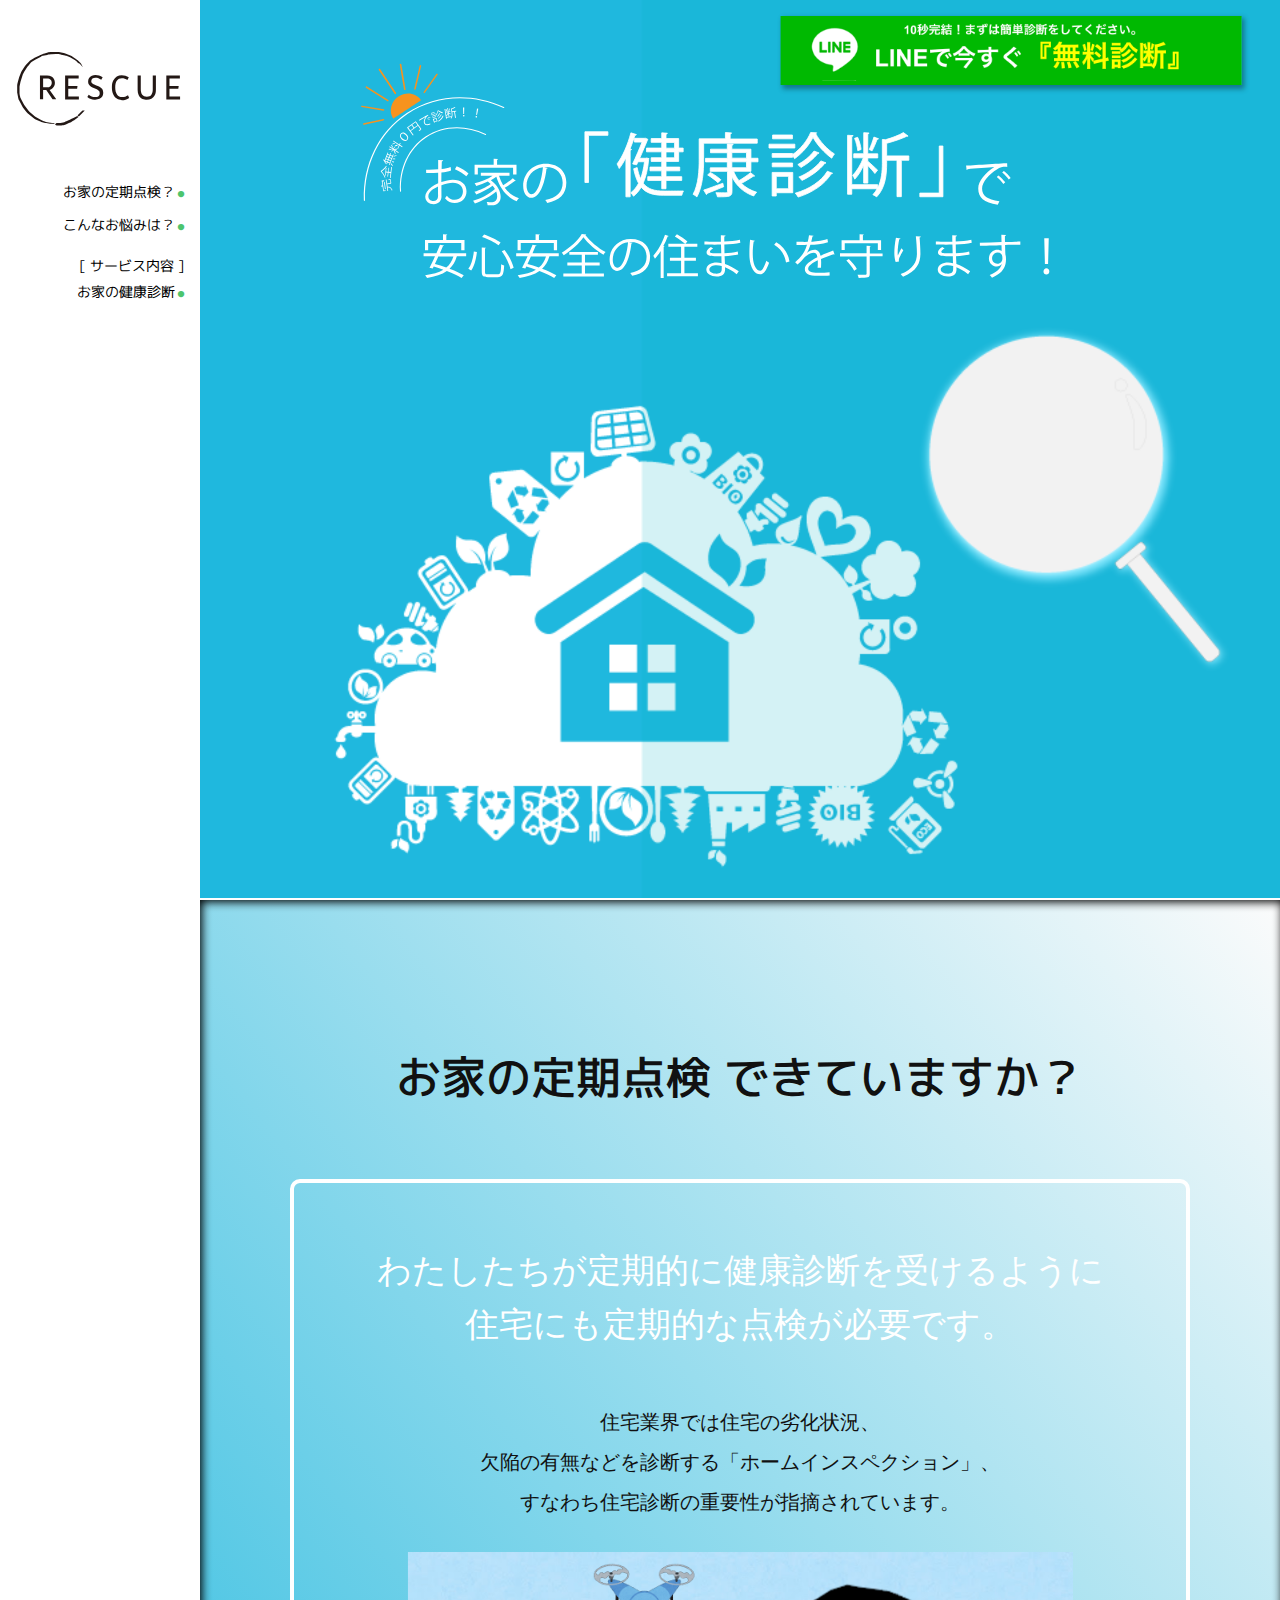
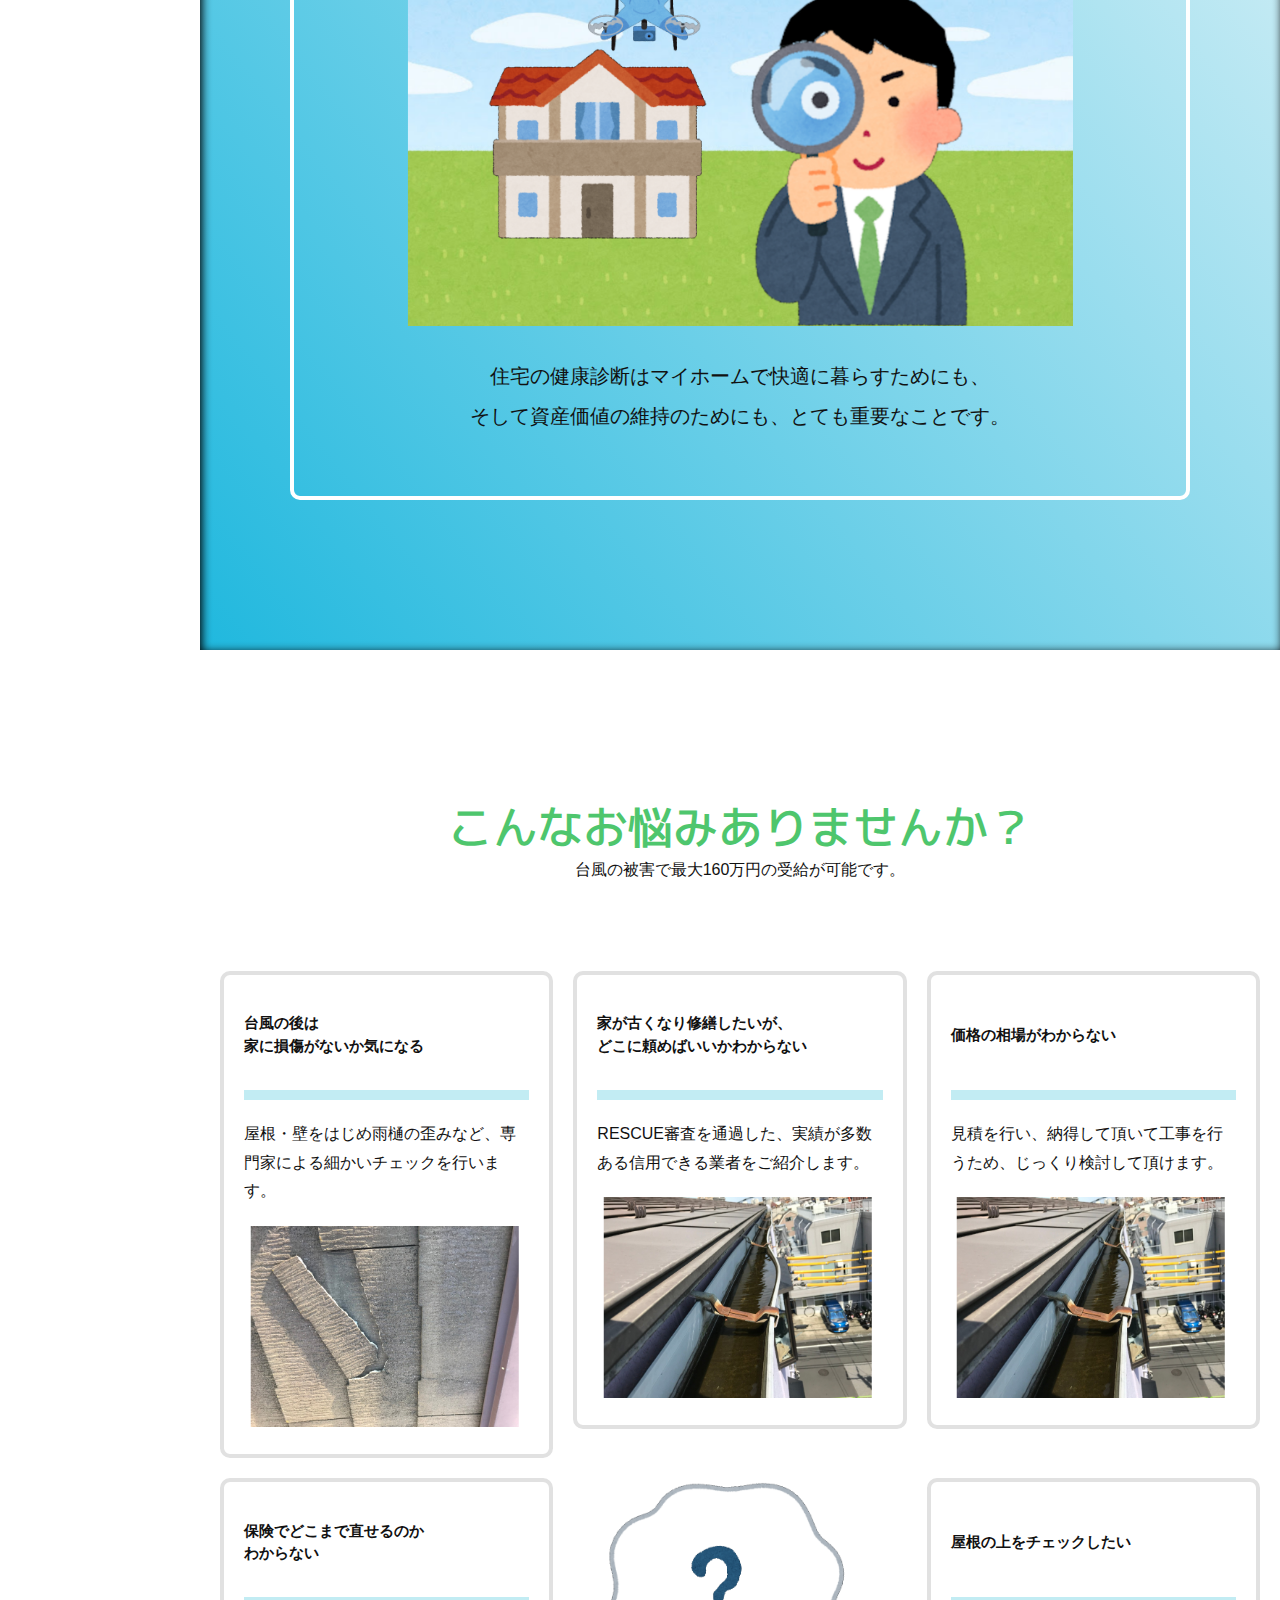
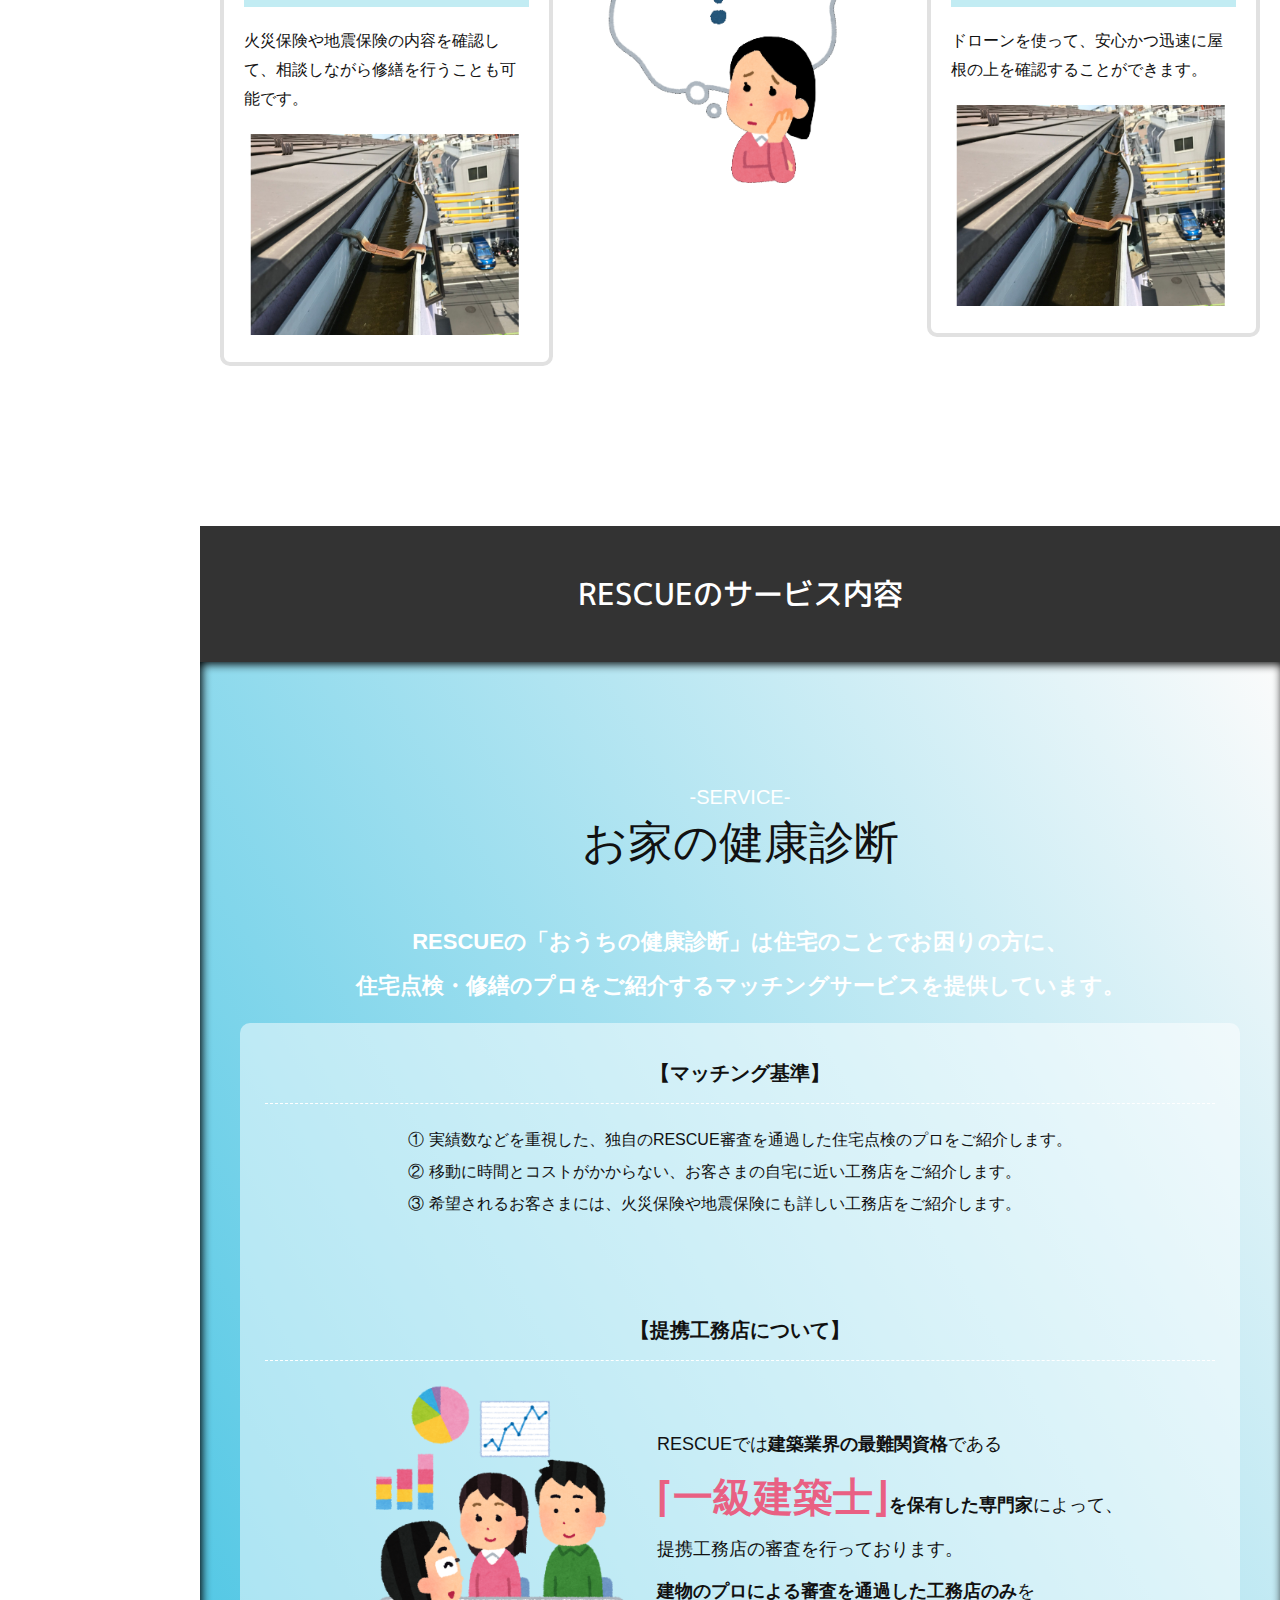
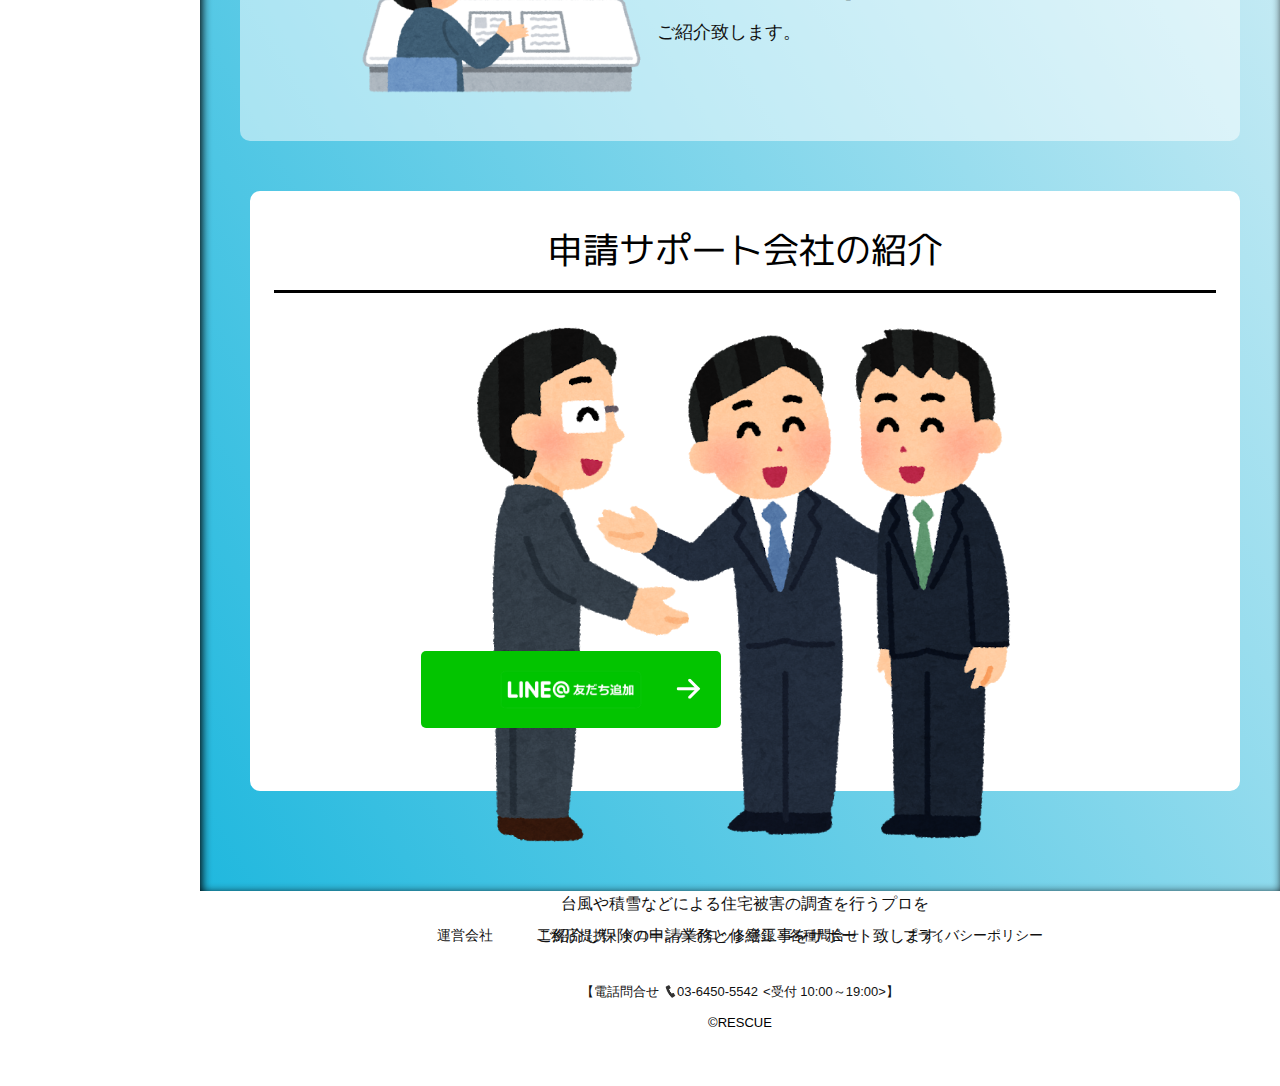
==== commit ff57940e: "コミットしました！" ====
--- a/index.html
+++ b/index.html
@@ -174,7 +174,7 @@
                 </h3>
               </li>
               <li class="answer">屋根・壁をはじめ雨樋の歪みなど、専門家による細かいチェックを行います。</li>
-              <img src="img/S__35282951.jpg" alt="">
+              <img class="img-t" src="img/S__35282951.jpg" alt="">
             </ul>
           </li>
           <li class="case">
@@ -185,7 +185,7 @@
                 </h3>
               </li>
               <li class="answer">RESCUE審査を通過した、実績が多数ある信用できる業者をご紹介します。</li>
-              <img src="img/S__35282950.jpg" alt="">
+              <img class="img-t" src="img/S__35282950.jpg" alt="">
             </ul>
           </li>
           <li class="case">
@@ -194,7 +194,7 @@
                 <h3>価格の相場がわからない</h3>
               </li>
               <li class="answer">見積を行い、納得して頂いて工事を行うため、じっくり検討して頂けます。</li>
-              z
+              <img class="img-t" src="img/S__35282950.jpg" alt="">
             </ul>
           </li>
         </ul>
@@ -208,6 +208,7 @@
                 </h3>
               </li>
               <li class="answer">火災保険や地震保険の内容を確認して、相談しながら修繕を行うことも可能です。</li>
+              <img class="img-t" src="img/S__35282950.jpg" alt="">
             </ul>
           </li>
           <li class="case"><img src="img/que.png" alt=""></li>
@@ -217,6 +218,7 @@
                 <h3>屋根の上をチェックしたい</h3>
               </li>
               <li class="answer">ドローンを使って、安心かつ迅速に屋根の上を確認することができます。</li>
+              <img class="img-t" src="img/S__35282950.jpg" alt="">
             </ul>
           </li>
         </ul>
@@ -253,7 +255,7 @@
 
       <div class="kotira_button">
         <ul class="kotira_ul">
-          <li class="kotira">
+          <!-- <li class="kotira">
             <ul>
               <li>
                 <h4 class="koumu">工務店紹介</h4>
@@ -267,14 +269,14 @@
                   <a class="komuten_btn" href="form_komuten/"><p>コチラから</p></a>
                 </div>
                 -->
-                <div class="button" style="background-color:#9daea7;">
+                <!-- <div class="button" style="background-color:#9daea7;">
                   <a class="komuten_btn" href="javascript:void(0);">
                     <p>準備中</p>
                   </a>
                 </div>
               </li>
             </ul>
-          </li>
+          </li> -->
           <li class="kotira right">
             <ul>
               <li>
--- a/style.css
+++ b/style.css
@@ -764,7 +764,16 @@
 .cta-wrapper{
     display: none;
 }
-
+#trouble p{
+    text-align: center;
+}
+.img-t {
+    width: 94%;
+    position: relative;
+    left: 30%;
+    margin: 20px 20px 2px 20px;
+    transform: translateX(-37%);
+}
 
 @media screen and (max-width:1030px){
     section#main {
--- a/s/style.css
+++ b/s/style.css
@@ -976,6 +976,13 @@
     left: 50%;
     transform: translatex(-50%);
 }
+.img-t {
+    width: 80%;
+    position: relative;
+    left: 30%;
+    transform: translateX(-26%);
+    margin-top: 20px;
+}
 
 
 
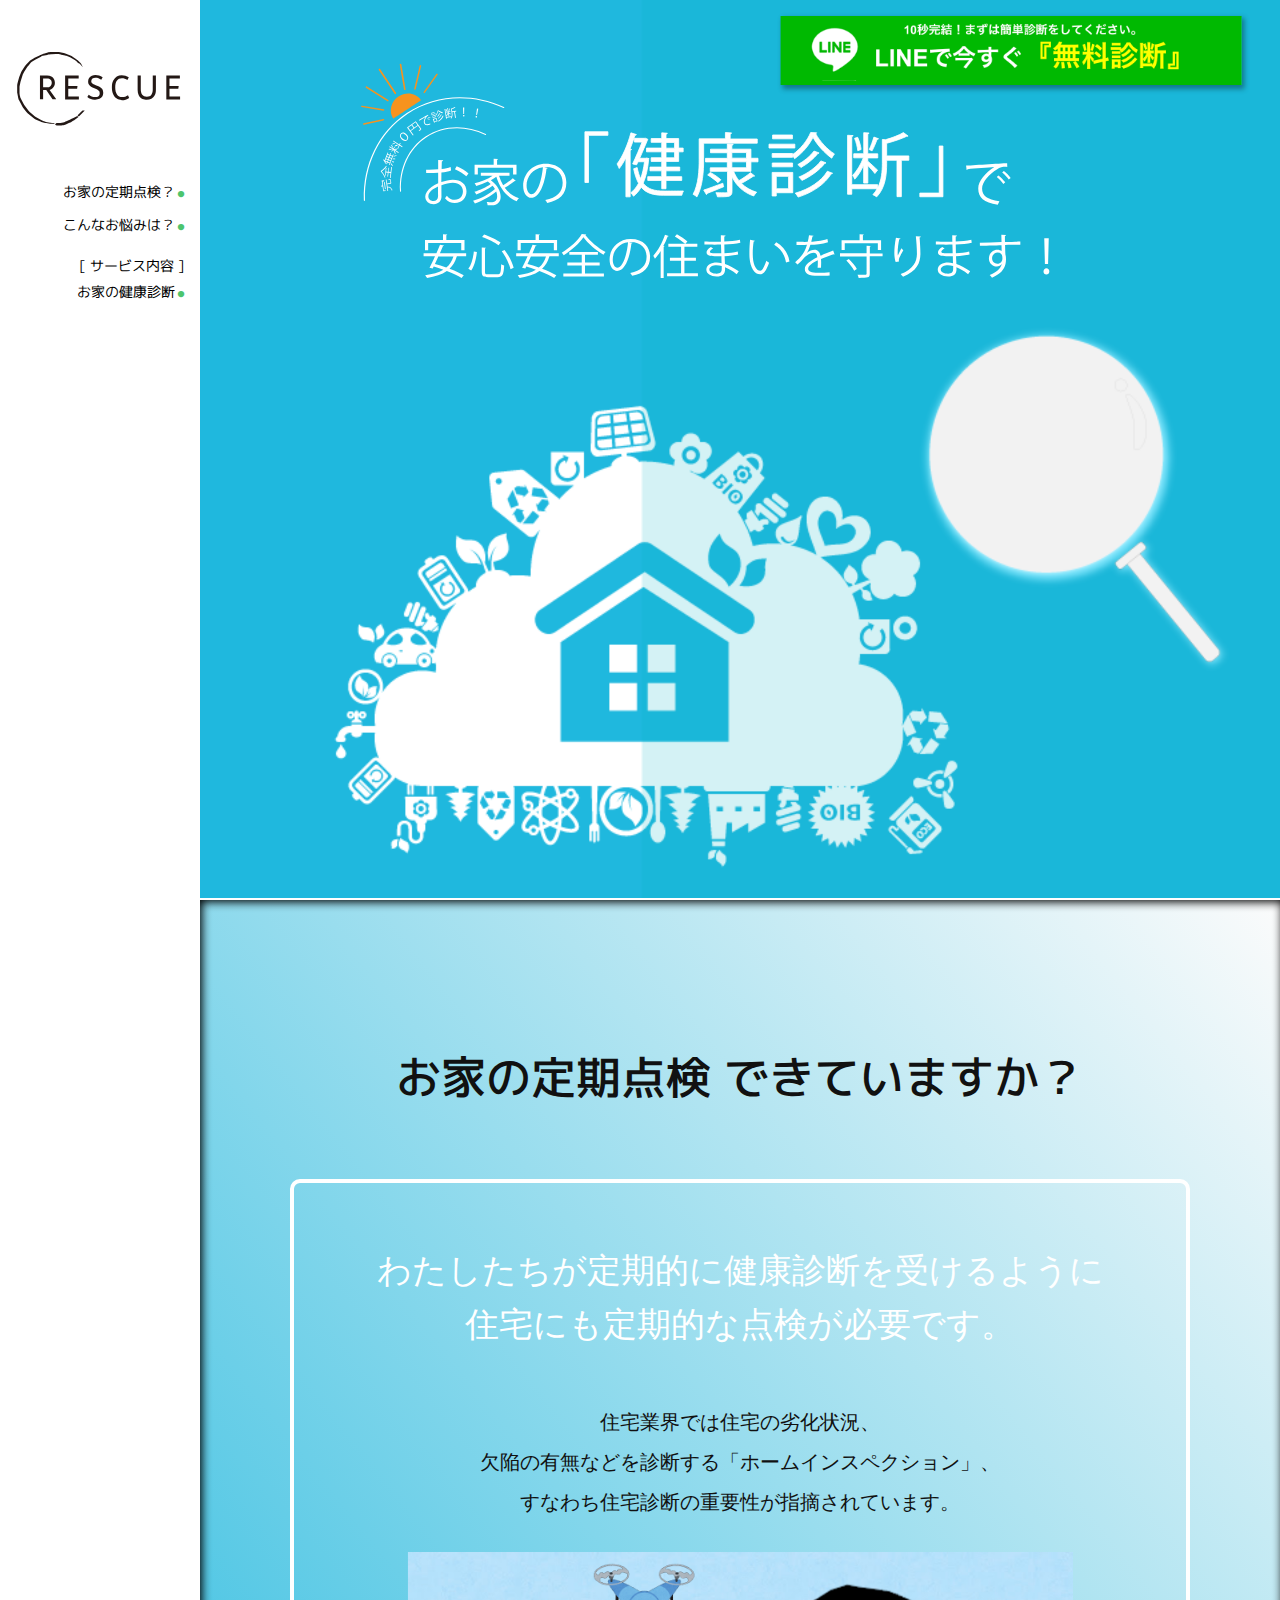
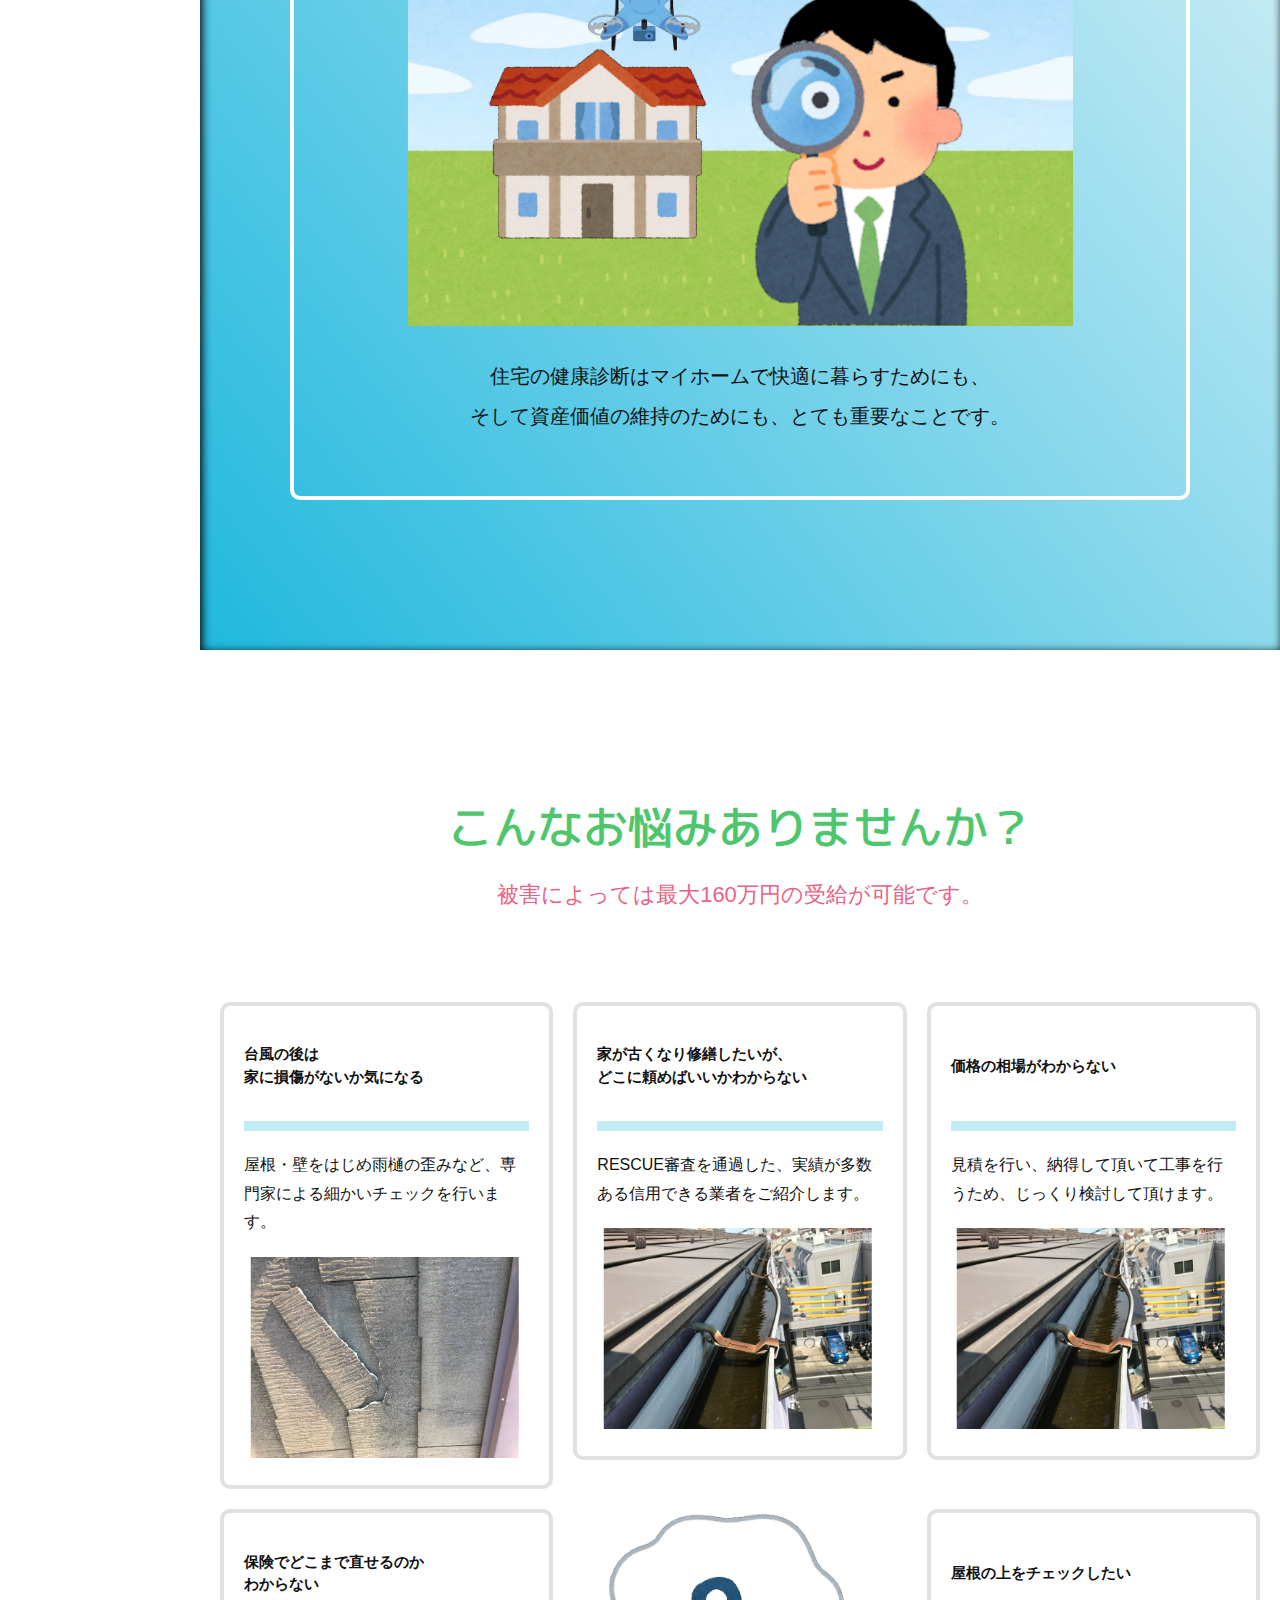
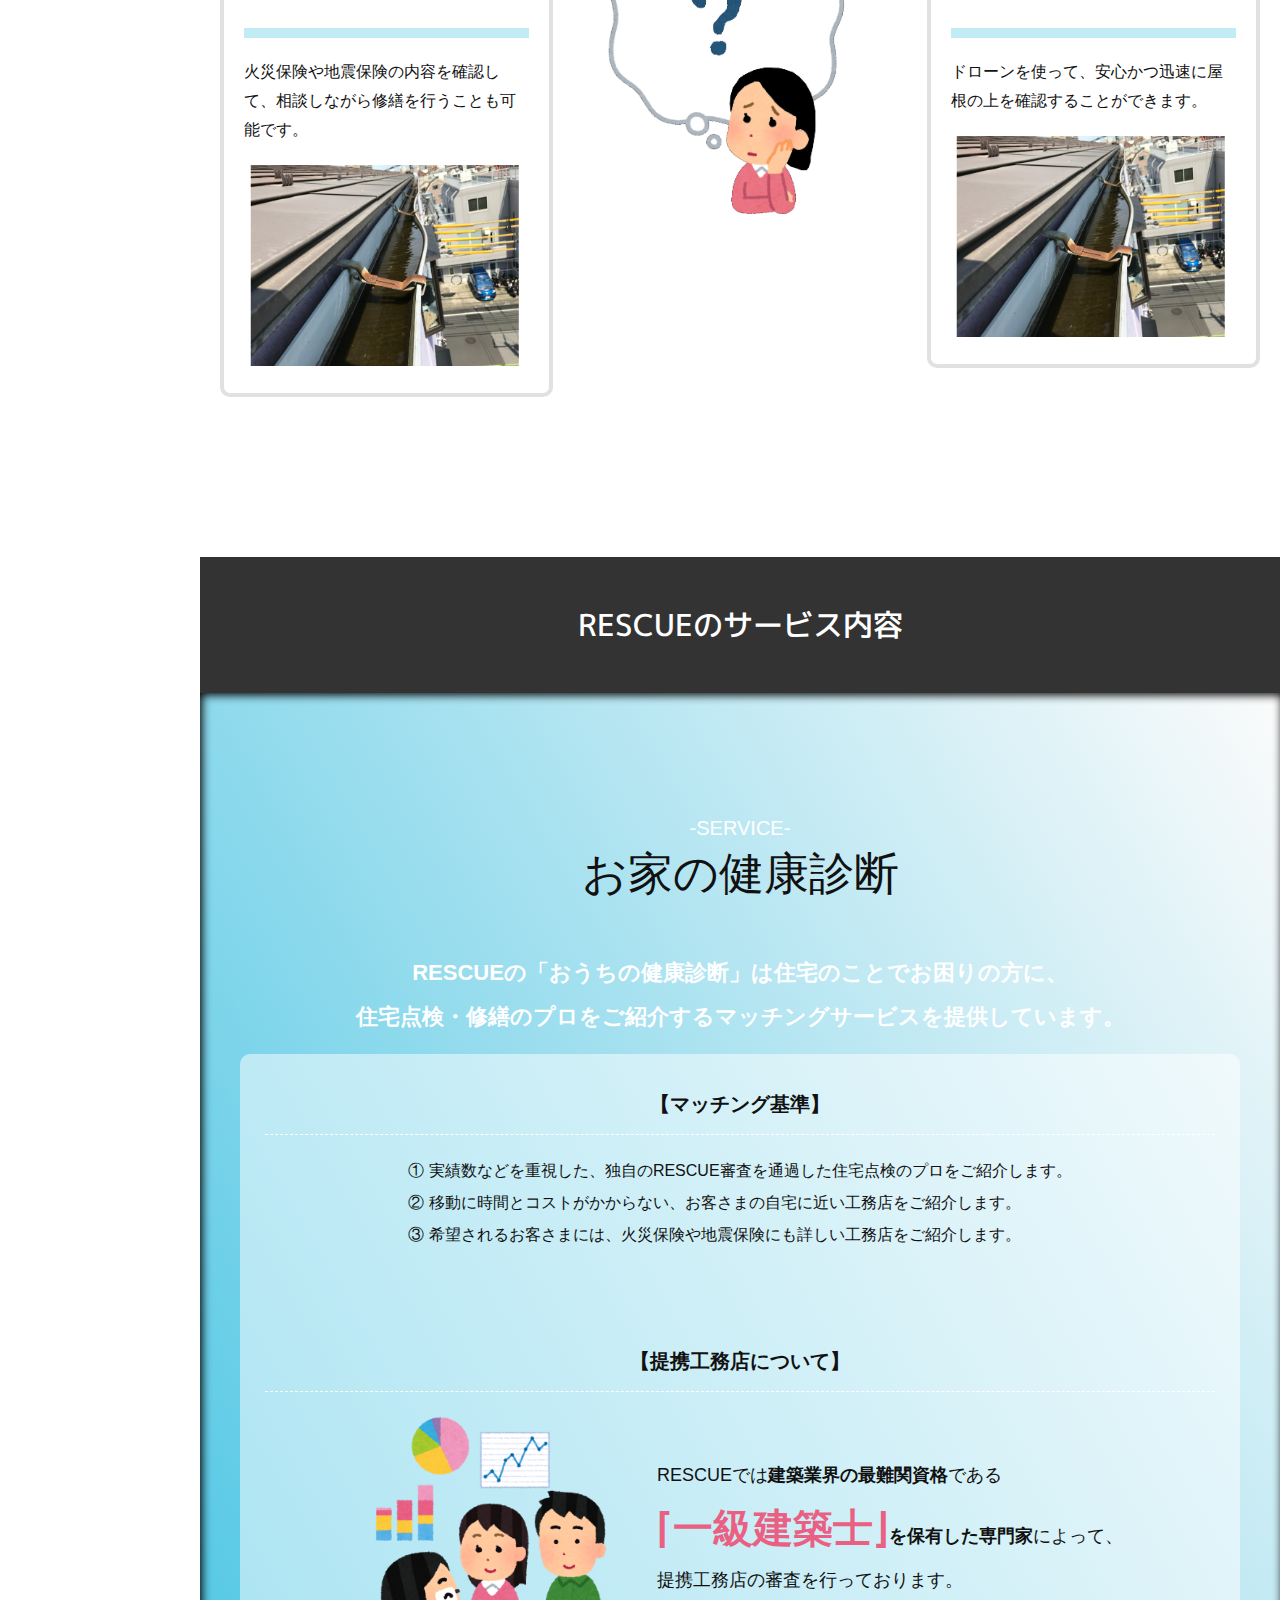
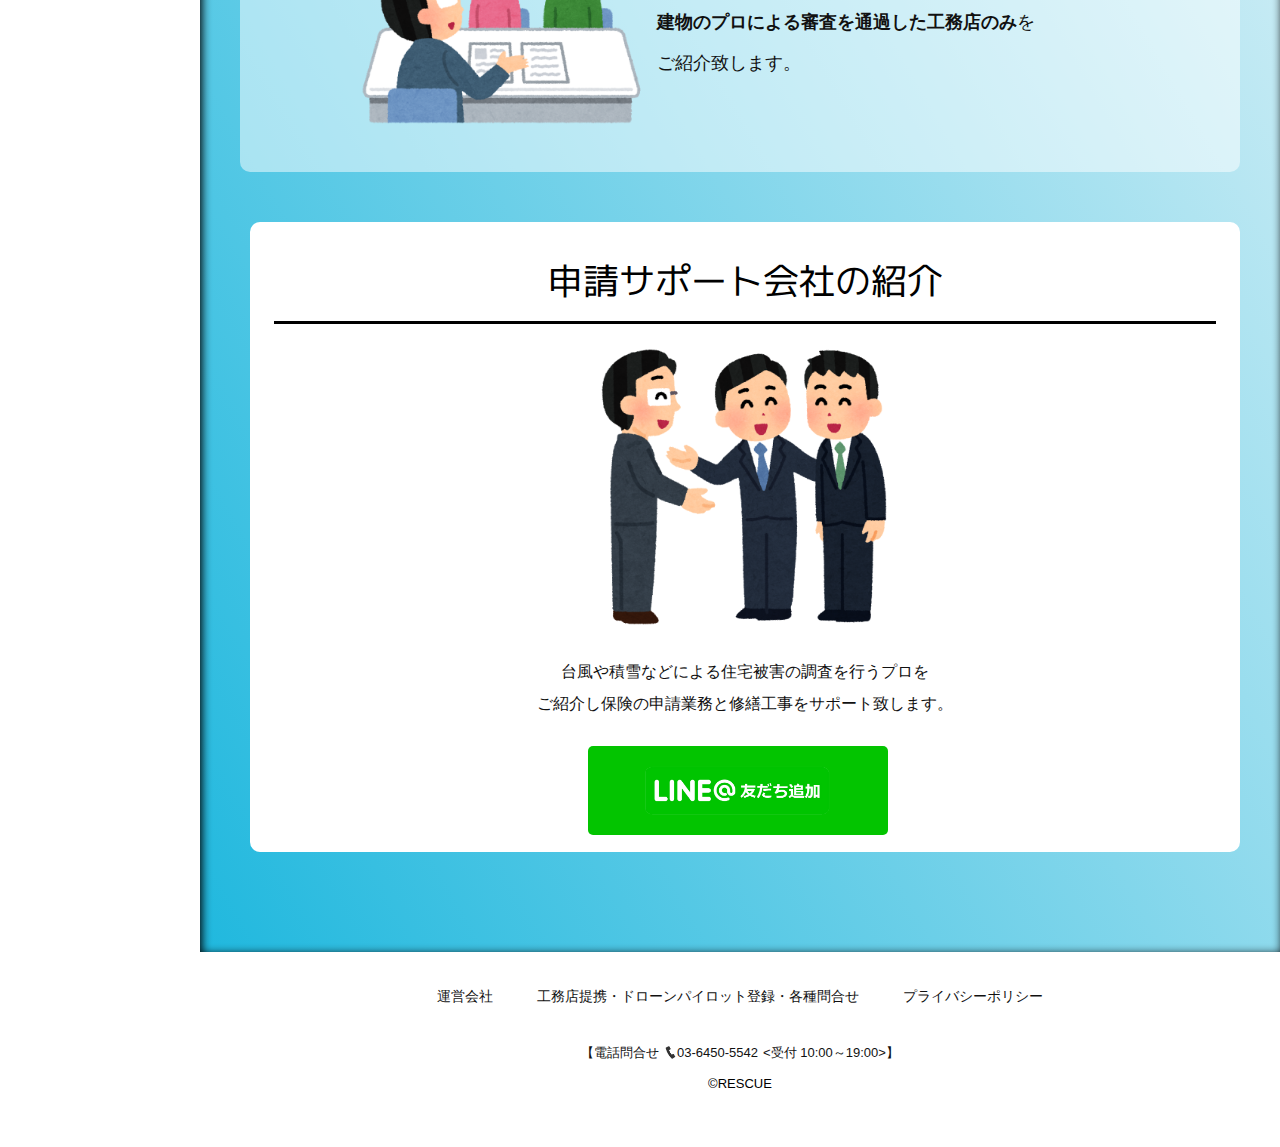
==== commit 3a030cd6: "沖田さんに確認していただきます！" ====
--- a/index.html
+++ b/index.html
@@ -163,7 +163,7 @@
 
     <section id="trouble">
       <h2>こんなお悩みありませんか？</h2>
-      <p>台風の被害で最大160万円の受給が可能です。</p>
+      <p class="tayhoon">被害によっては最大160万円の受給が可能です。</p>
       <div class="cases">
         <ul class="case_ul">
           <li class="case">
@@ -288,7 +288,7 @@
               <li class="btn">
                 <div class="button2">
                   <a class="kasai_btn" href="https://lin.ee/E8yTo07">
-                    <img class="one-line" src="contact/img/contact.png" alt="">
+                    <img class="one-line" src="contact/img/contact.png" alt="" style="width: 75%;">
                   </a>
                 </div>
               </li>
--- a/style.css
+++ b/style.css
@@ -191,8 +191,8 @@
     left: 17%;
 }
 div.button2 {
-    background: #03c400 url(img/arrow.png) no-repeat;
-    background-size: 25px 25px;
+    background: #03c400 url(http://127.0.0.1:5500/img/arrow.png) no-repeat;
+    background-size: 32px 36px;
     background-position: 255px 25px;
     border-radius: 5px;
     cursor: pointer;
@@ -201,8 +201,8 @@
     padding: 0;
     transition: all 0.8s;
     position: absolute;
-    bottom: 10%;
-    left: 17%;
+    bottom: 2%;
+    left: 34%;
 }
 div.button:hover{
     background:#ff9100 url("img/arrow.png") no-repeat;/*#FF9600 */
@@ -480,23 +480,23 @@
     display:table-cell;
     padding:0 0 0 10px;
 }
-section#check li.kotira ul{
-    background:#fff;
-    border:4px solid #ffffff;
-    border-radius:10px;
-    height:100%;
-    padding:15px 20px 40px 20px;
-    height: 600px;
+section#check li.kotira ul {
+    background: #fff;
+    border: 4px solid #ffffff;
+    border-radius: 10px;
+    height: 100%;
+    padding: 15px 20px 40px 20px;
+    height: 630px;
     position: relative;
 }
 section#check li.kotira li{
     margin-top:15px;
     text-align:center;
 }
-section#check li.kotira img{
-    margin:0 auto;
-    width:60%;
-    height:auto;
+section#check li.kotira img {
+    margin: 0 auto;
+    width: 32%;
+    height: auto;
 }
 section#check li.kotira li.btn{
     margin-top:30px;
@@ -750,6 +750,7 @@
     left: -2vw;
 }
 .one-line{
+    width: 30%;
     padding: 18px;
 }
 .cta {
@@ -773,6 +774,11 @@
     left: 30%;
     margin: 20px 20px 2px 20px;
     transform: translateX(-37%);
+}
+.tayhoon {
+    color: #ea6183;
+    margin-top: 19px;
+    font-size: 22px;
 }
 
 @media screen and (max-width:1030px){
--- a/s/style.css
+++ b/s/style.css
@@ -984,8 +984,6 @@
     margin-top: 20px;
 }
 
-
-
 @media screen and (max-width: 770px){
     .one-line {
         width: 66%;
@@ -994,6 +992,16 @@
         left: 50%;
         transform: translateX(-50%);
     }
+    .tayhoon {
+        color: #ff5604;
+        font-weight: bold;
+        font-size: 19px;
+        margin-top: 3vw;
+        text-align: center;
+    }
+    #main {
+        height: 110vh;
+    }
 }
 
 
@@ -1001,6 +1009,29 @@
 @media screen and (max-width: 420px){
     .one-line {
         width: 81%;
+    }
+    .tayhoon {
+        color: #ff5604;
+        font-weight: bold;
+        font-size: 16px;
+        margin-top: 3vw;
+        text-align: center;
+    }
+    #main {
+        height: 90vh;
+    }
+}
+
+@media screen and (max-width: 380px){
+    .tayhoon {
+        color: #ff5604;
+        font-weight: bold;
+        font-size: 15px;
+        margin-top: 3vw;
+        text-align: center;
+    }
+    #main {
+        height: 75vh;
     }
 }
 
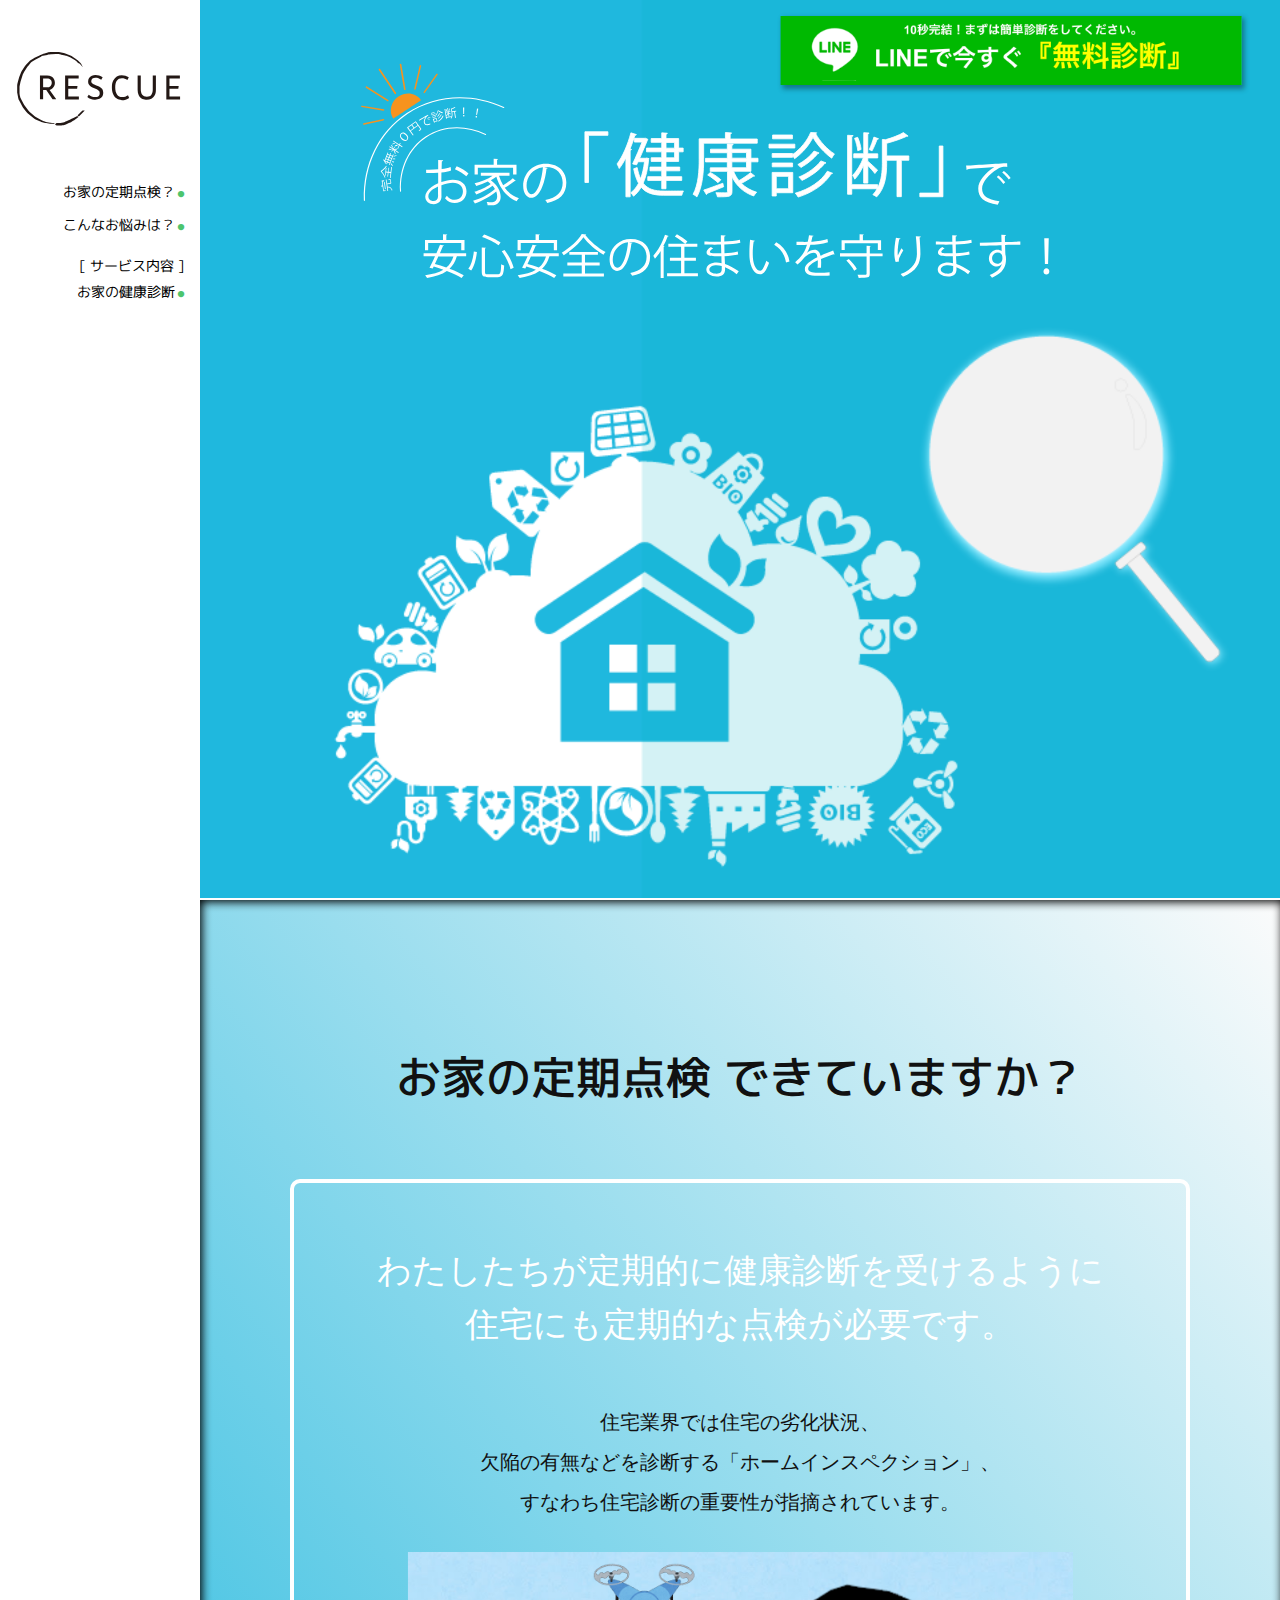
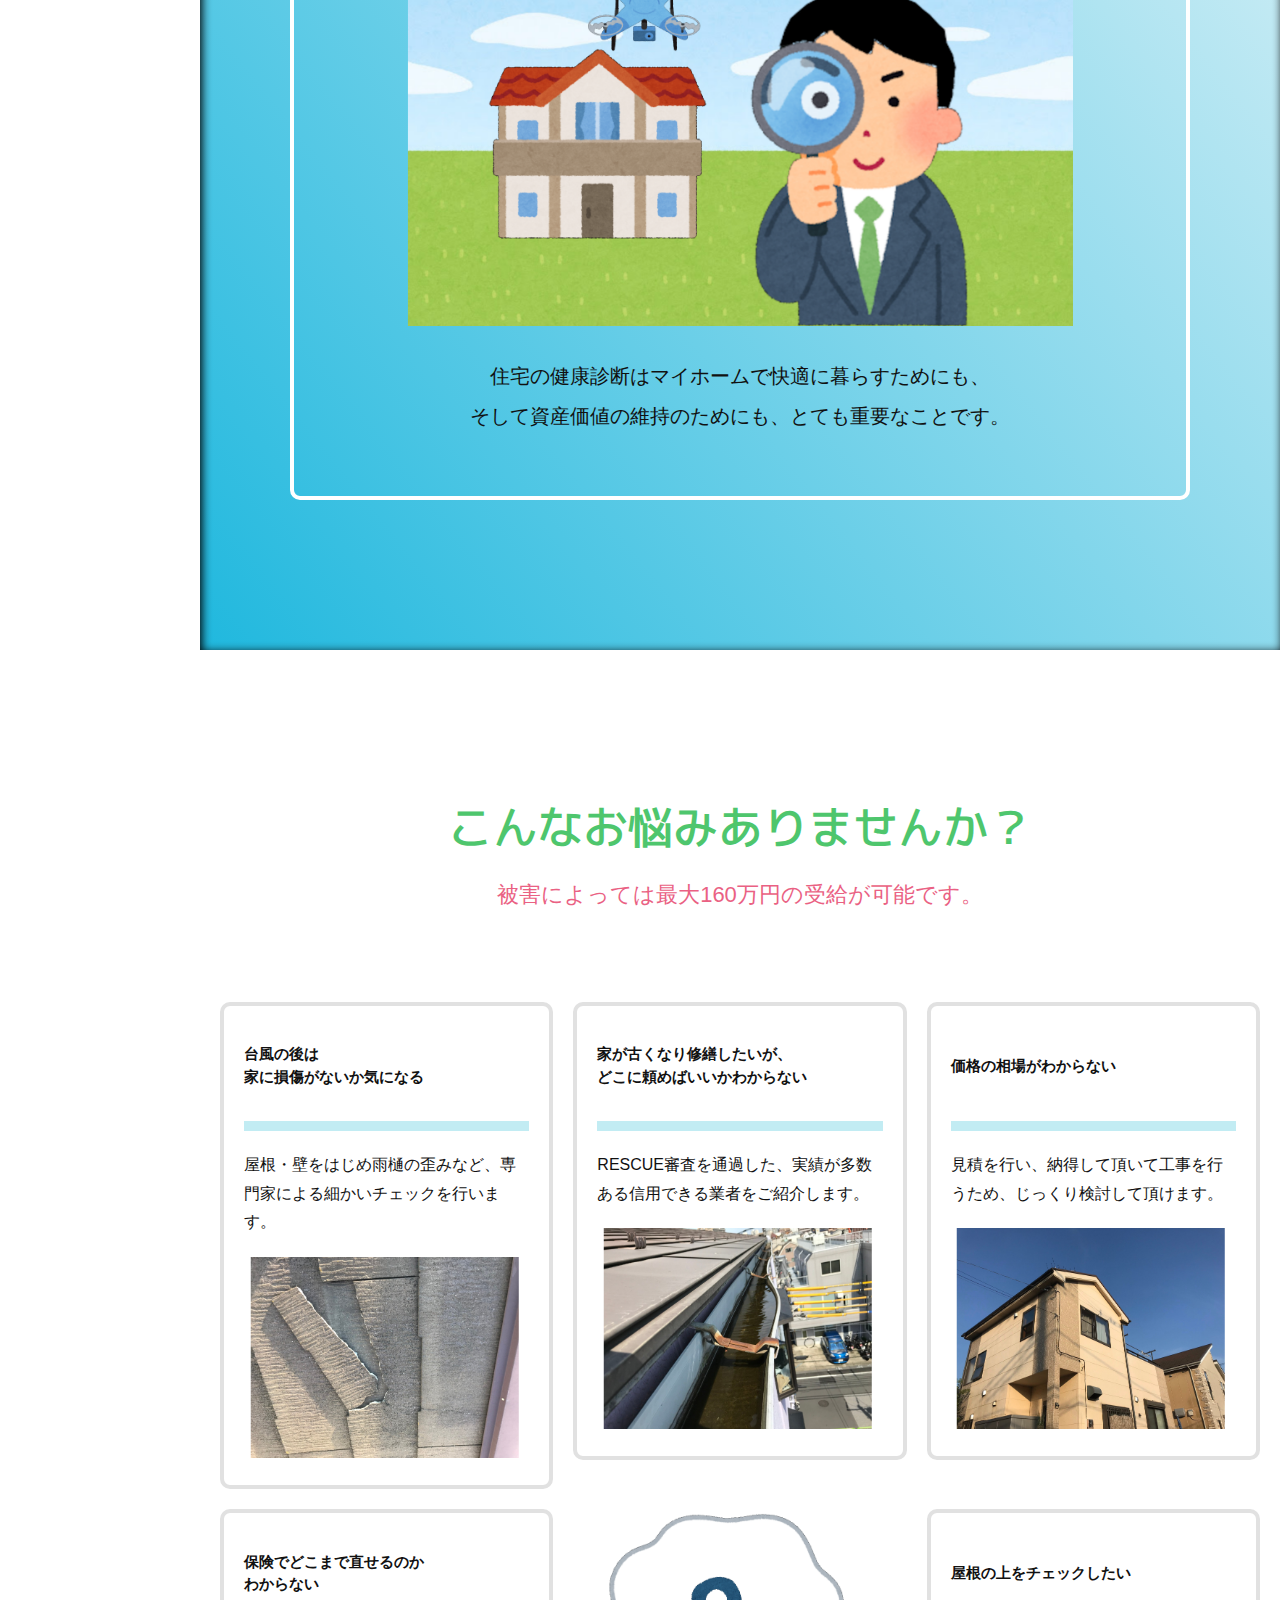
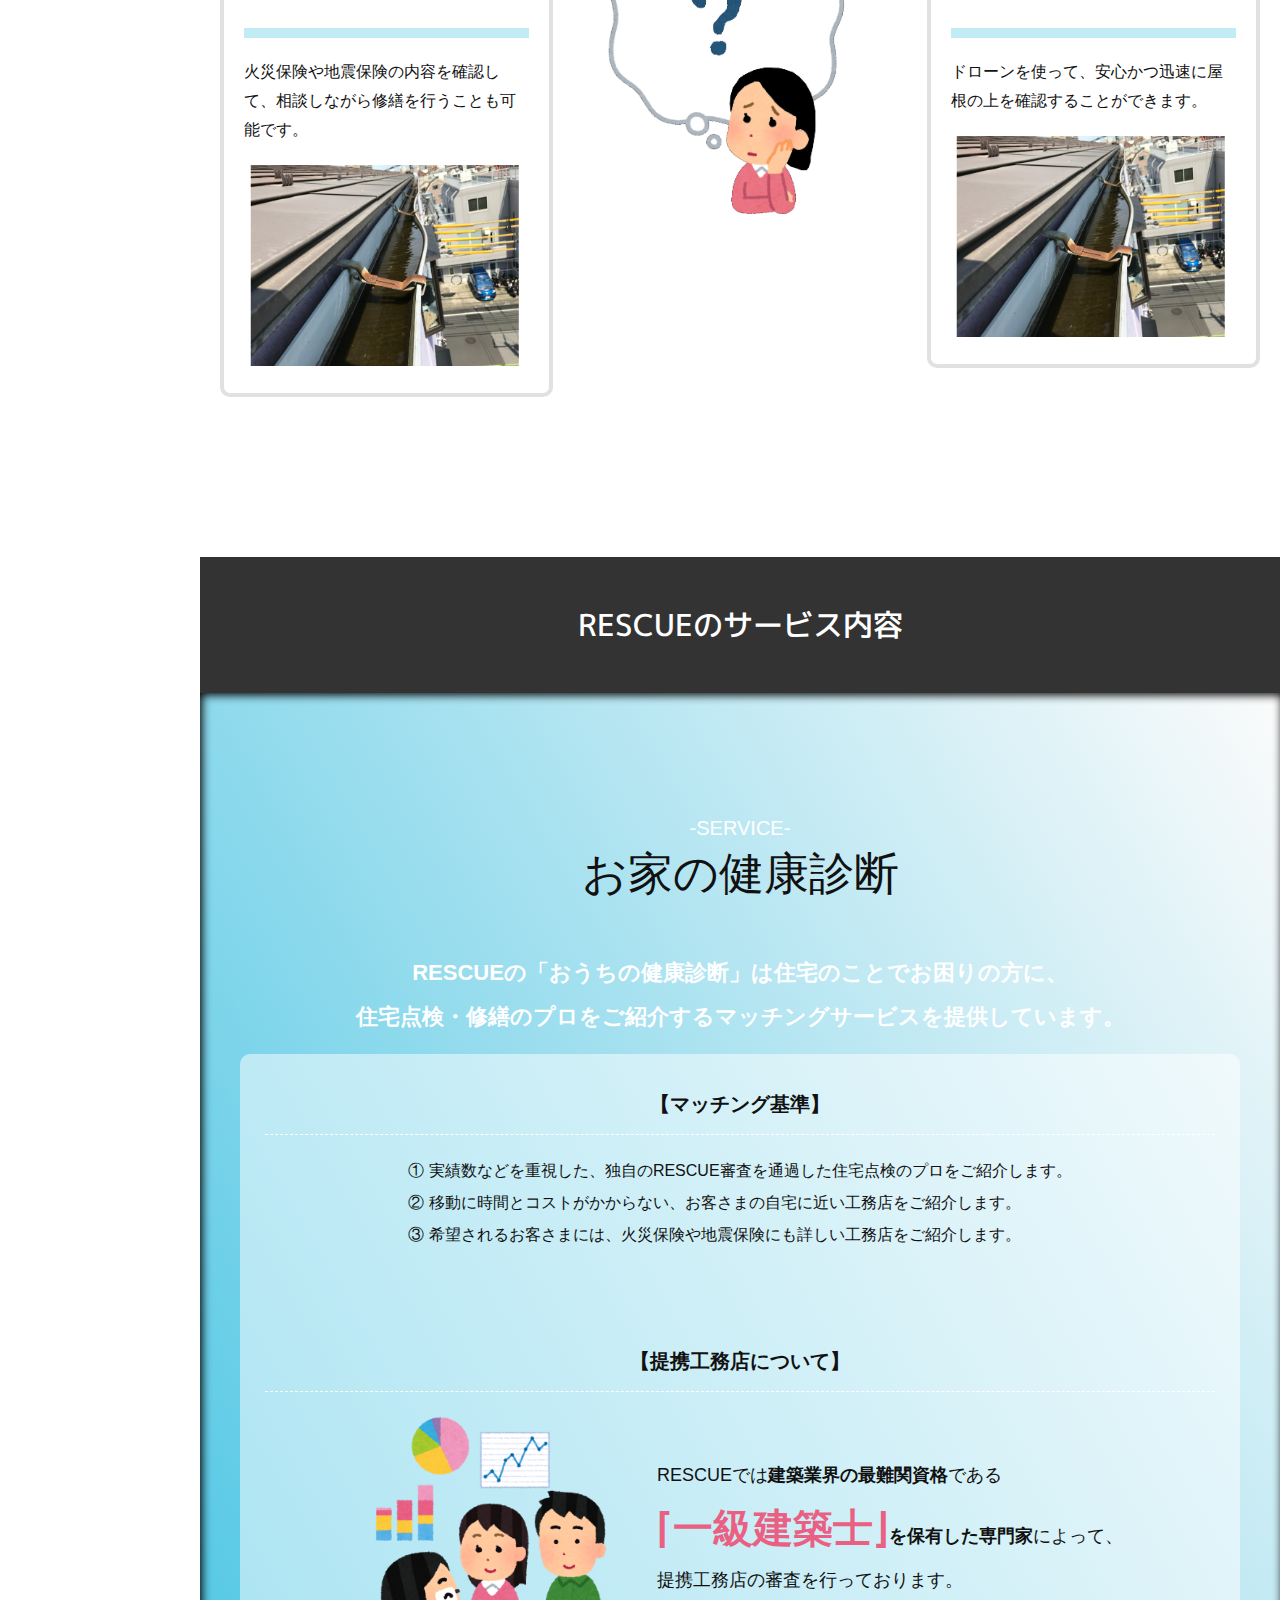
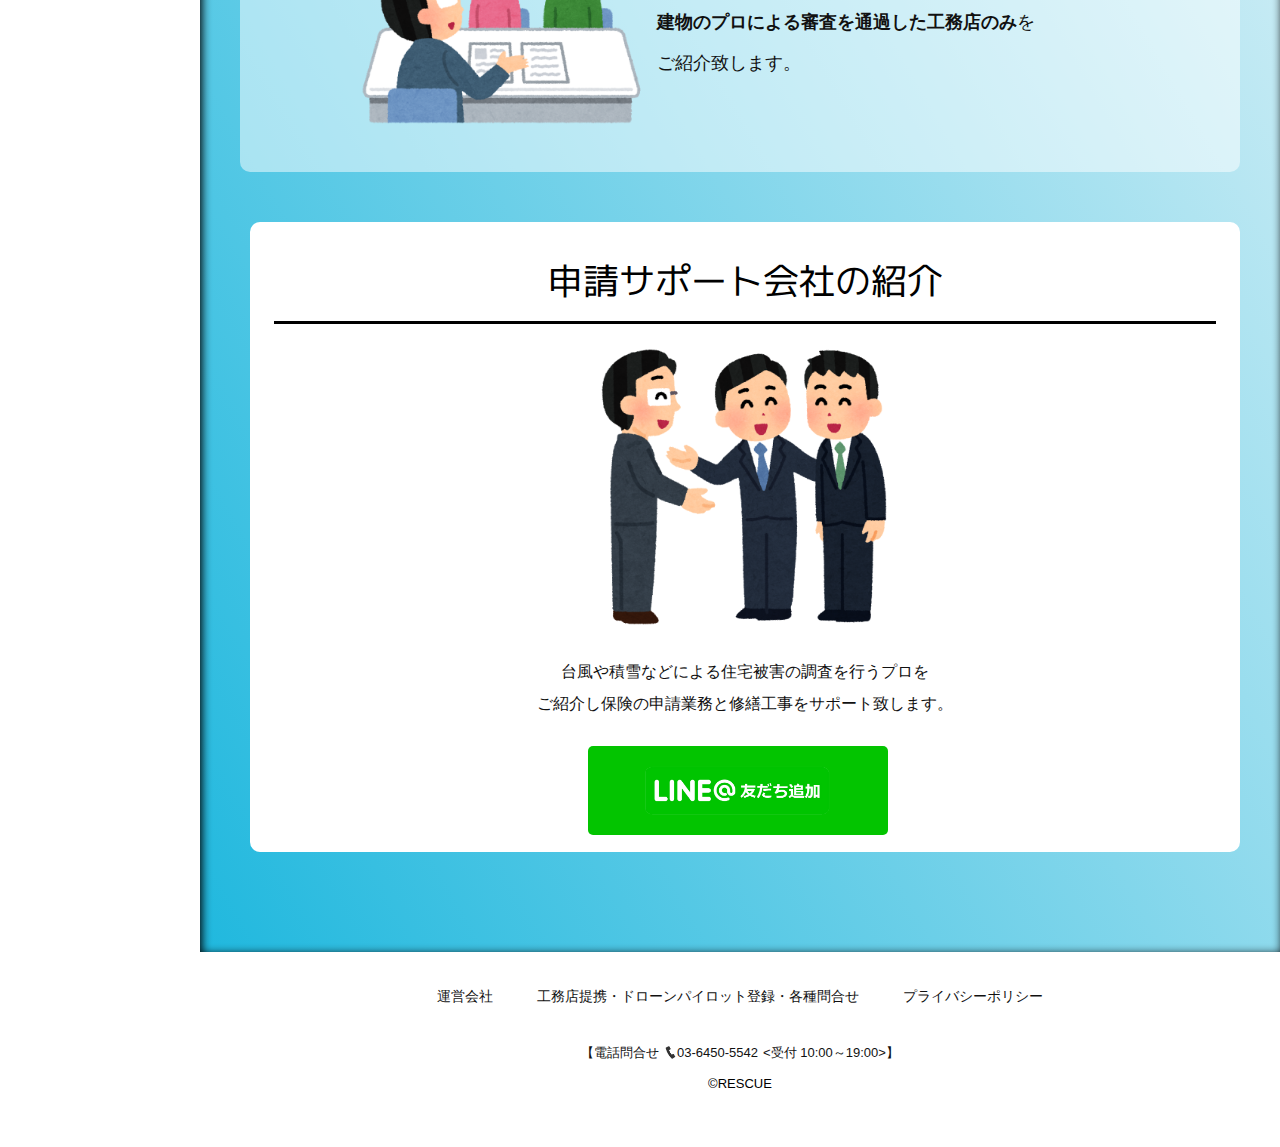
==== commit e1641ce5: "下記と同じで画像を差し替えました" ====
--- a/index.html
+++ b/index.html
@@ -194,7 +194,7 @@
                 <h3>価格の相場がわからない</h3>
               </li>
               <li class="answer">見積を行い、納得して頂いて工事を行うため、じっくり検討して頂けます。</li>
-              <img class="img-t" src="img/S__35282950.jpg" alt="">
+              <img class="img-t" src="img/S__35282952.jpg" alt="">
             </ul>
           </li>
         </ul>
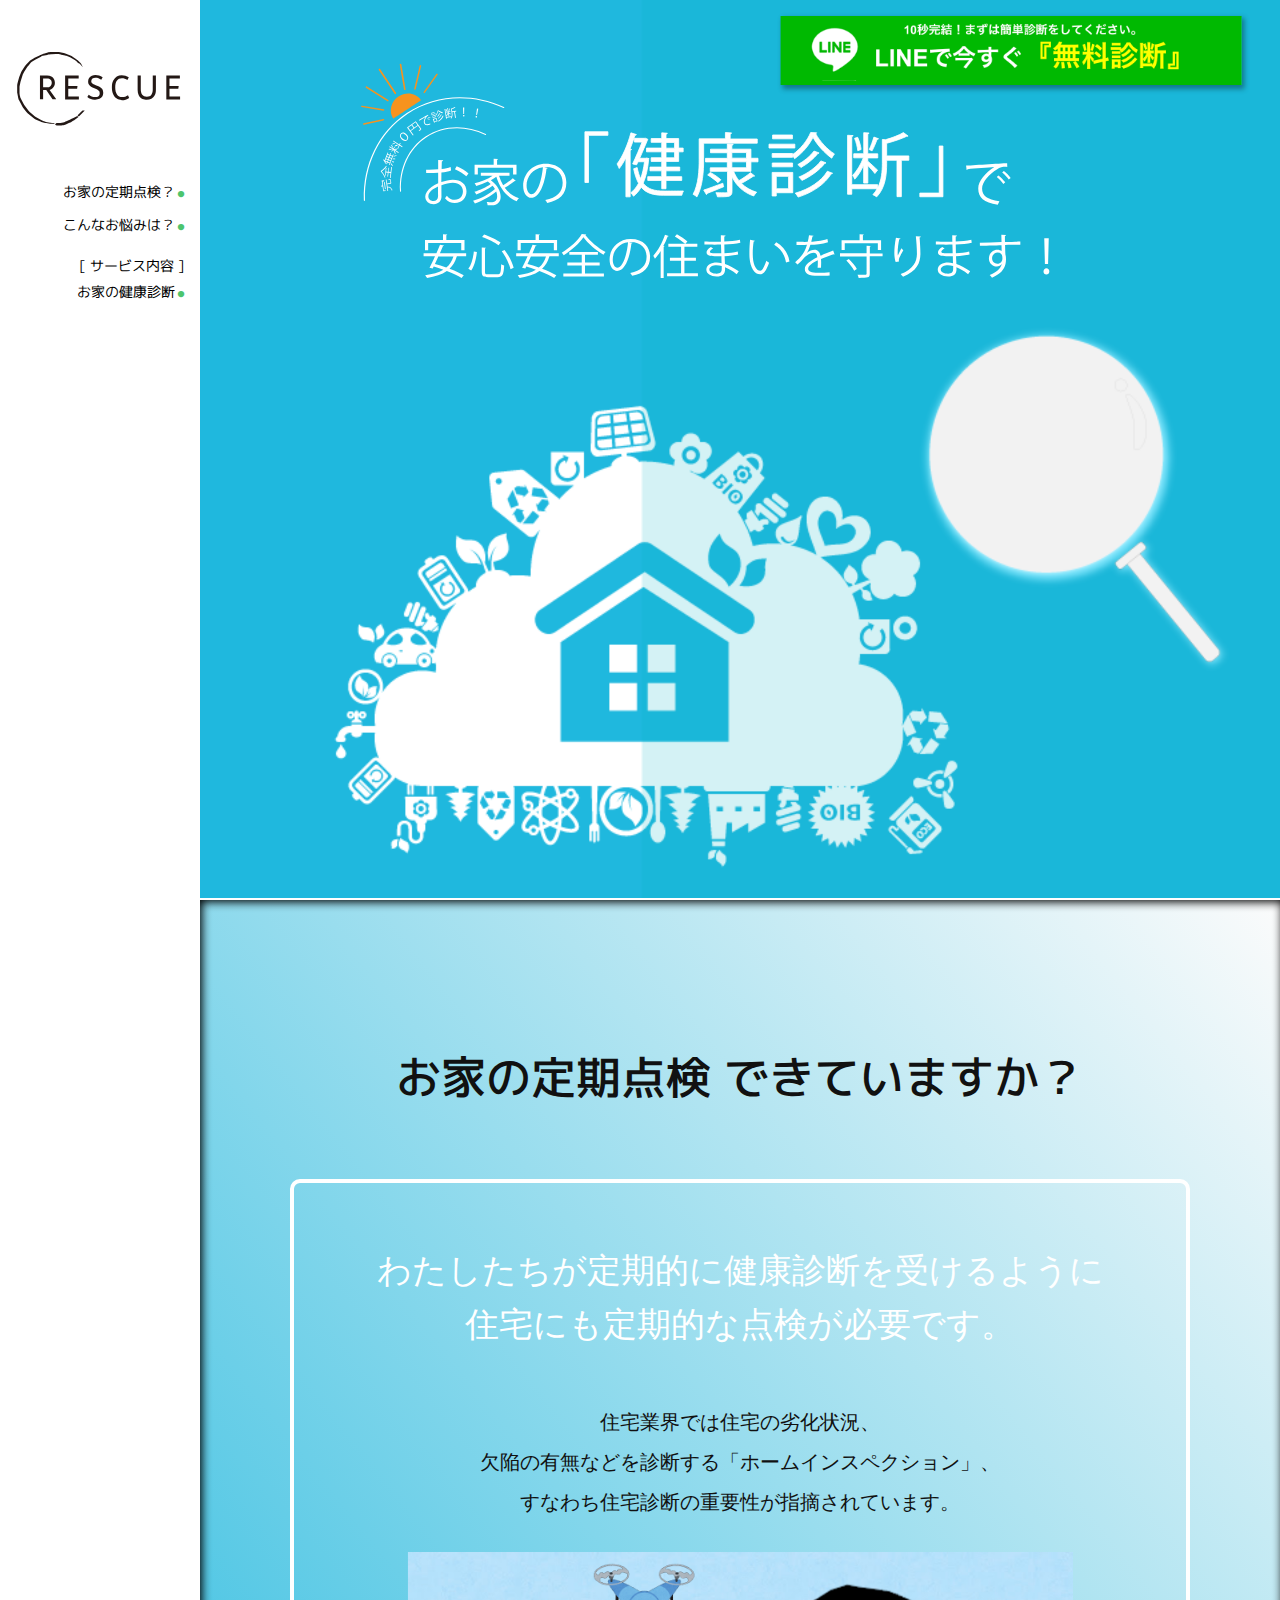
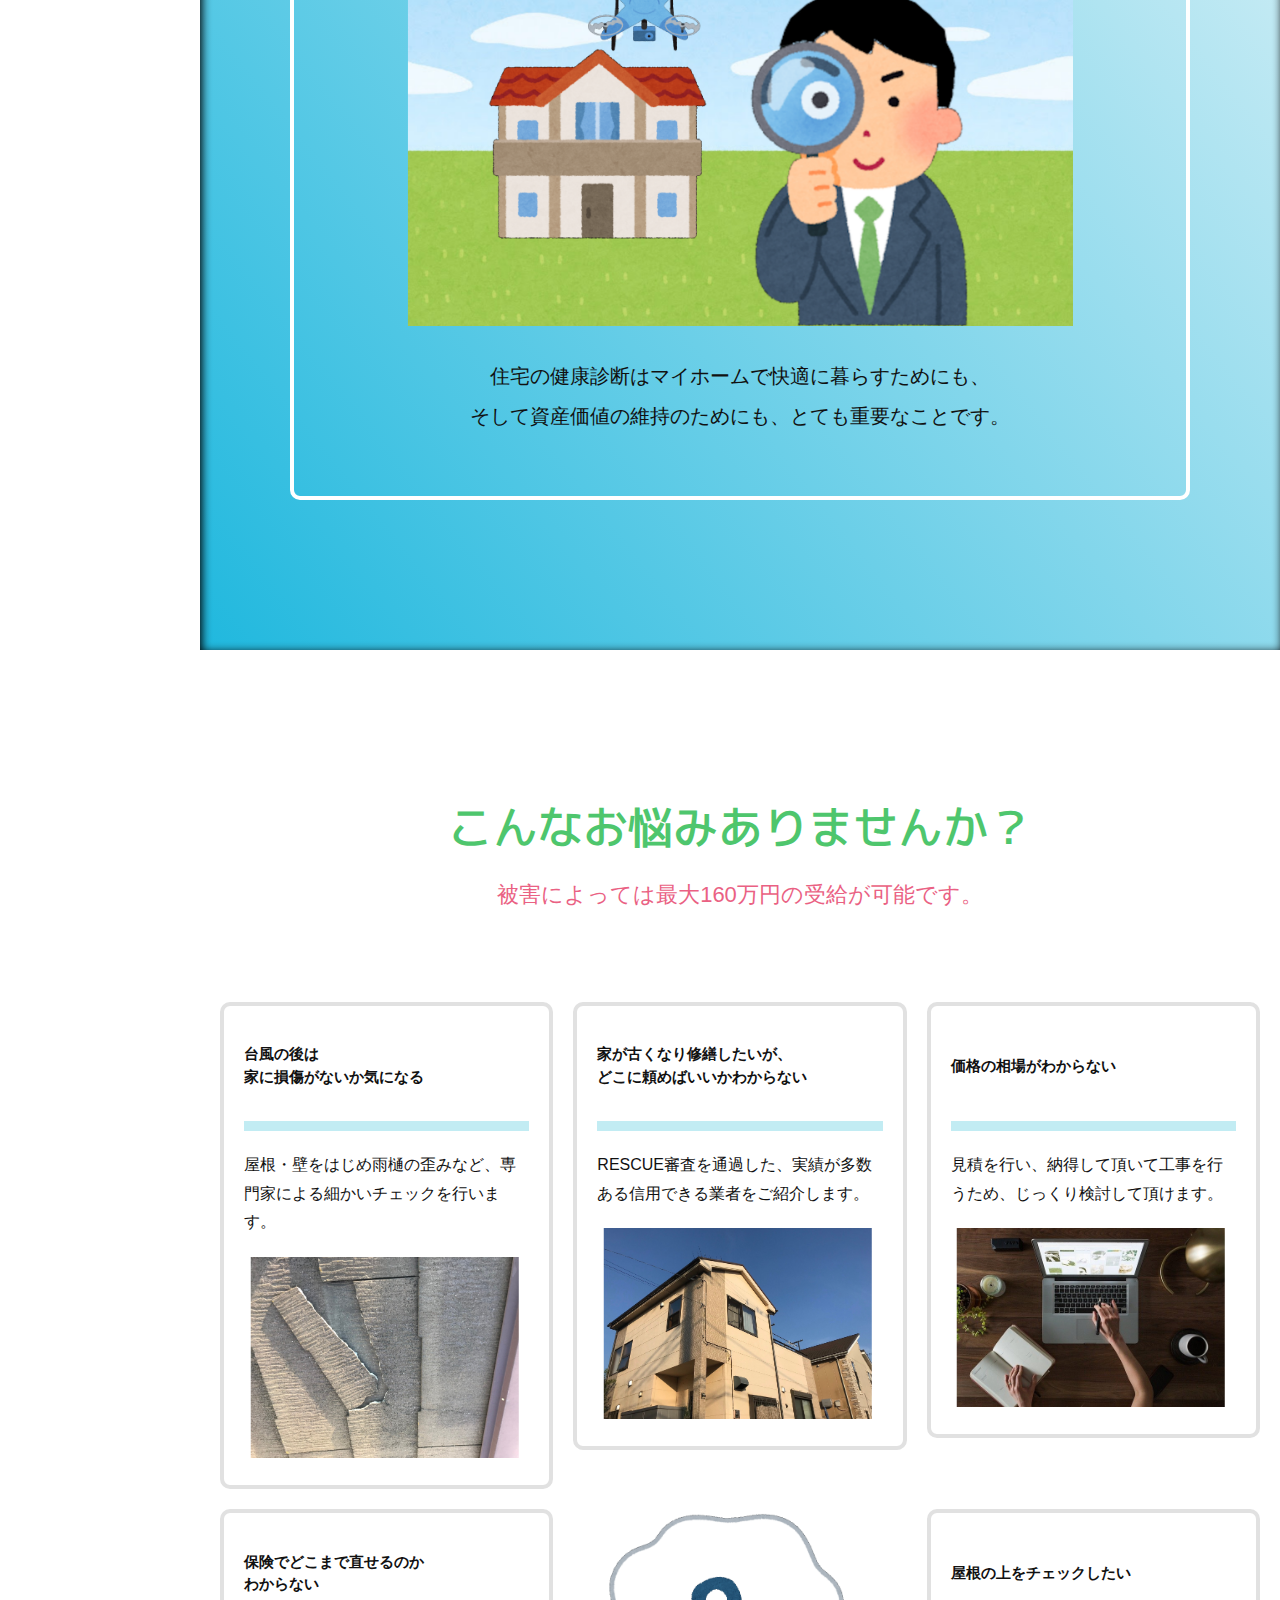
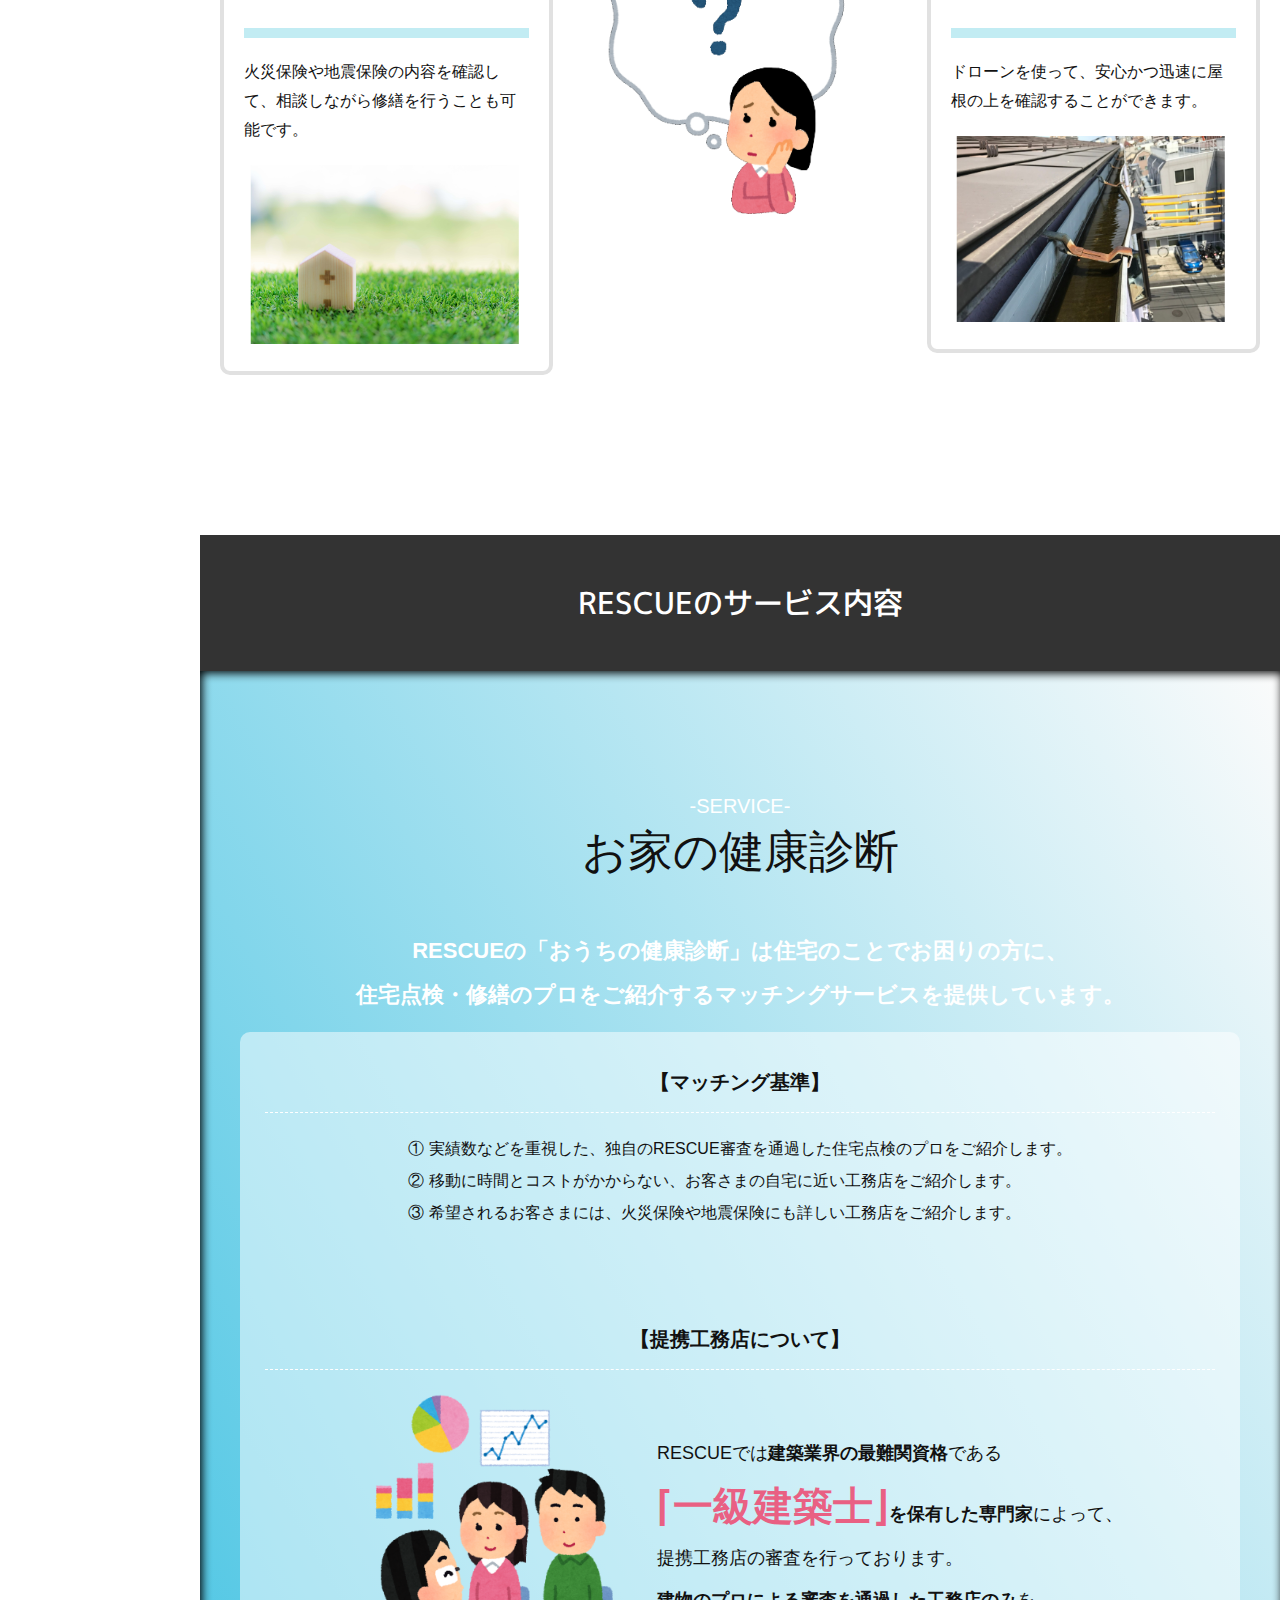
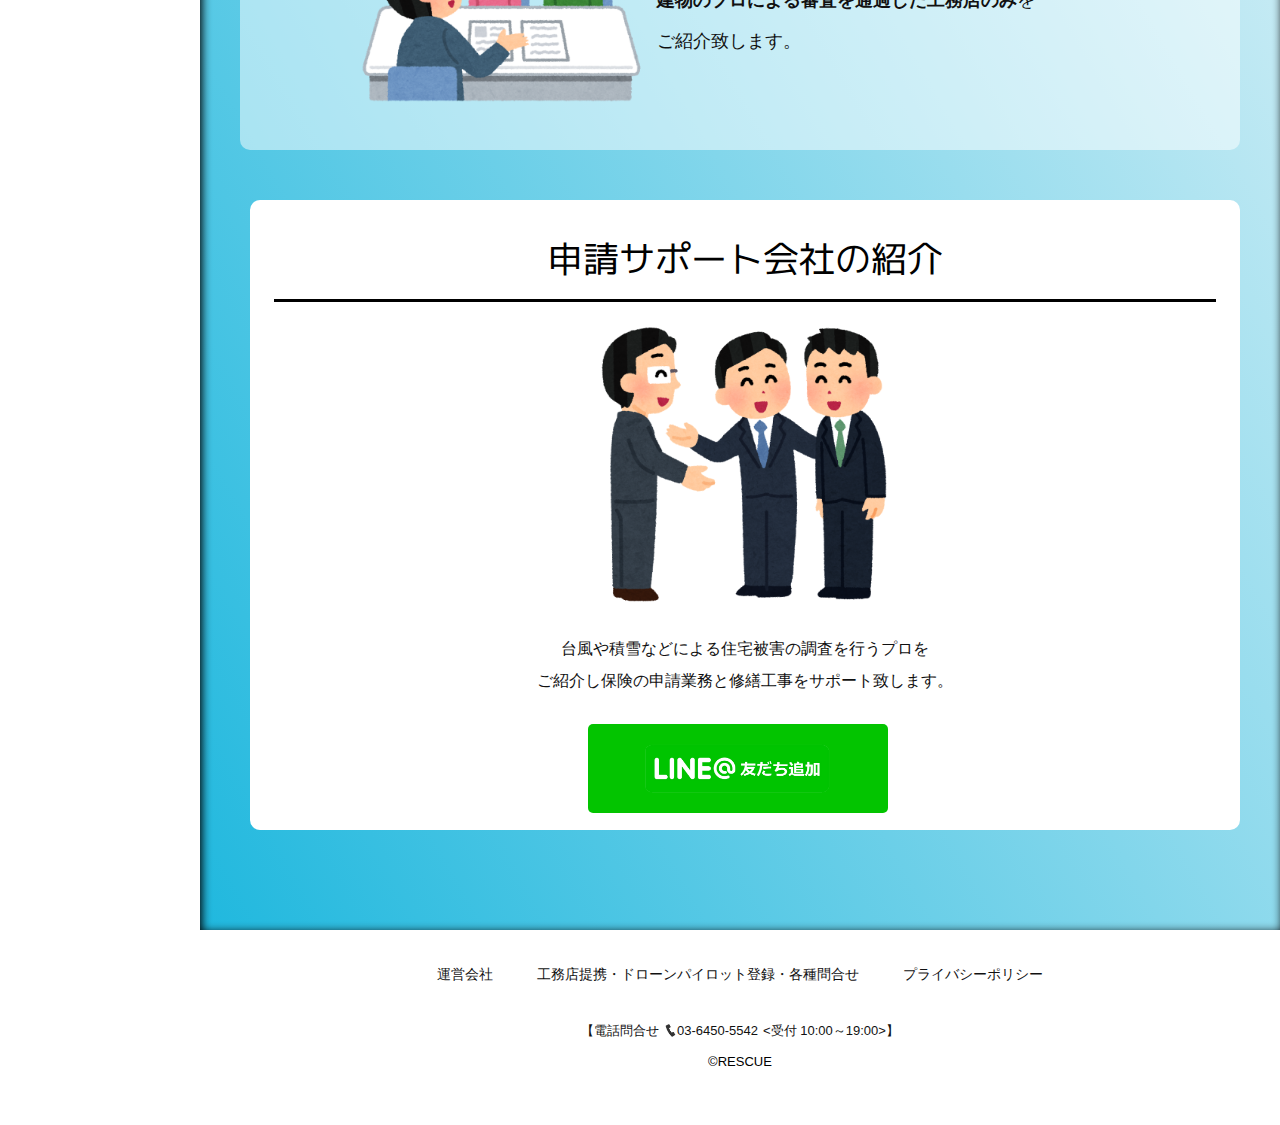
==== commit ba2751e7: "コミットします。" ====
--- a/index.html
+++ b/index.html
@@ -185,7 +185,7 @@
                 </h3>
               </li>
               <li class="answer">RESCUE審査を通過した、実績が多数ある信用できる業者をご紹介します。</li>
-              <img class="img-t" src="img/S__35282950.jpg" alt="">
+              <img class="img-t" src="img/S__35282952.jpg" alt="">
             </ul>
           </li>
           <li class="case">
@@ -194,7 +194,7 @@
                 <h3>価格の相場がわからない</h3>
               </li>
               <li class="answer">見積を行い、納得して頂いて工事を行うため、じっくり検討して頂けます。</li>
-              <img class="img-t" src="img/S__35282952.jpg" alt="">
+              <img class="img-t" src="img/laptop-2557572_640.jpg" alt="">
             </ul>
           </li>
         </ul>
@@ -208,7 +208,7 @@
                 </h3>
               </li>
               <li class="answer">火災保険や地震保険の内容を確認して、相談しながら修繕を行うことも可能です。</li>
-              <img class="img-t" src="img/S__35282950.jpg" alt="">
+              <img class="img-t" src="img/400984_m.jpg" alt="">
             </ul>
           </li>
           <li class="case"><img src="img/que.png" alt=""></li>
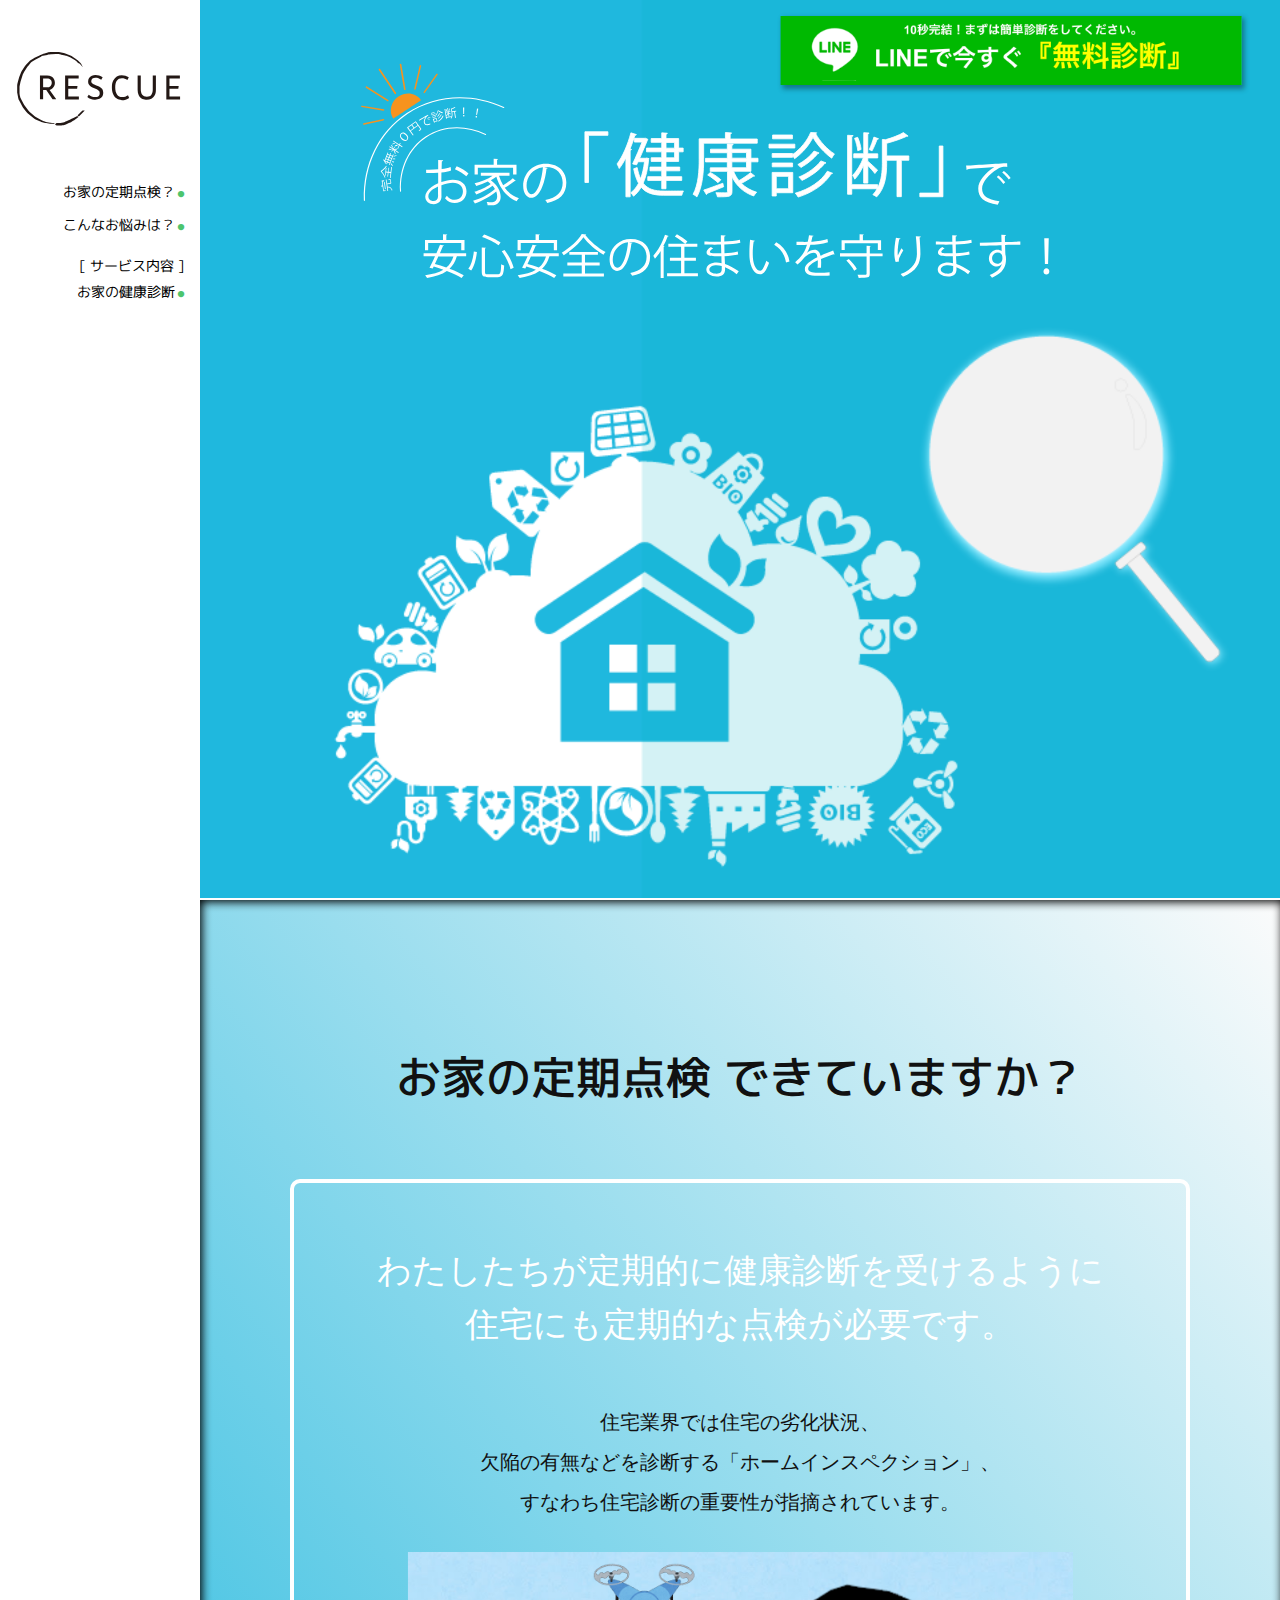
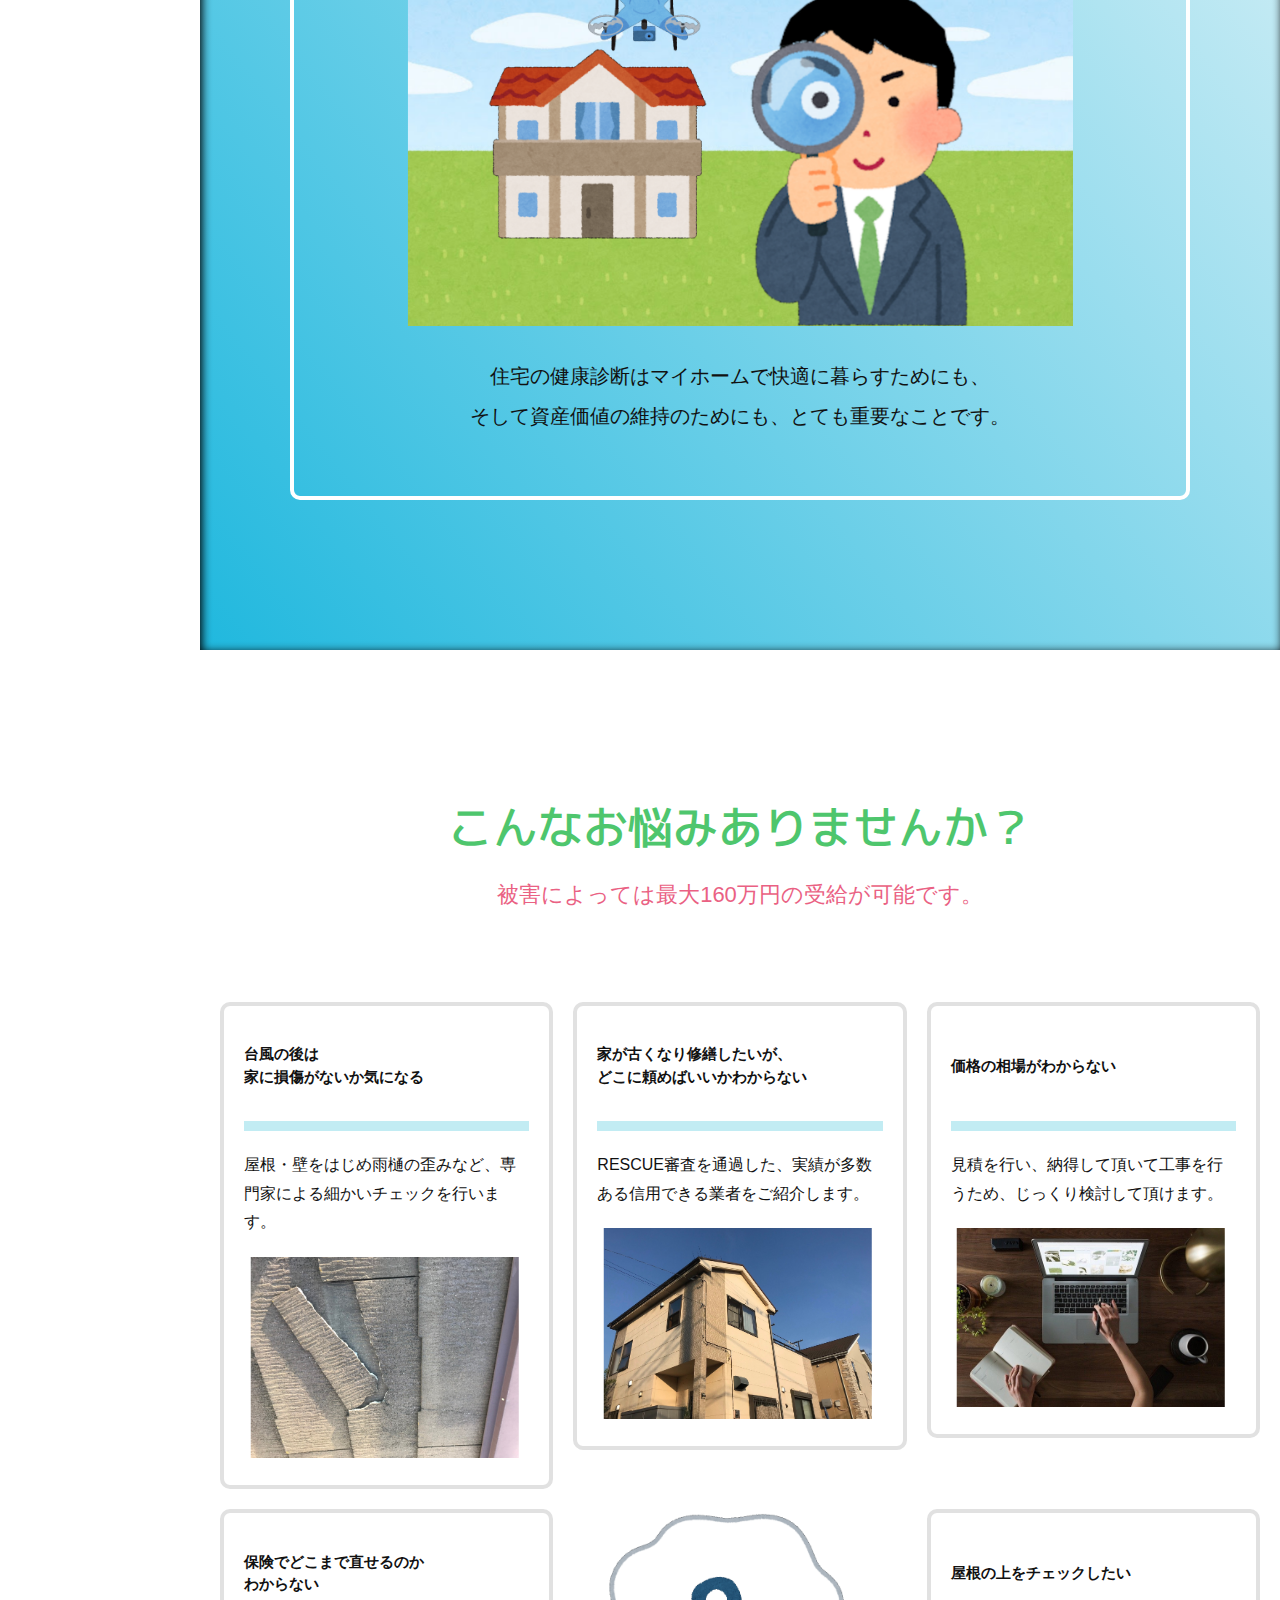
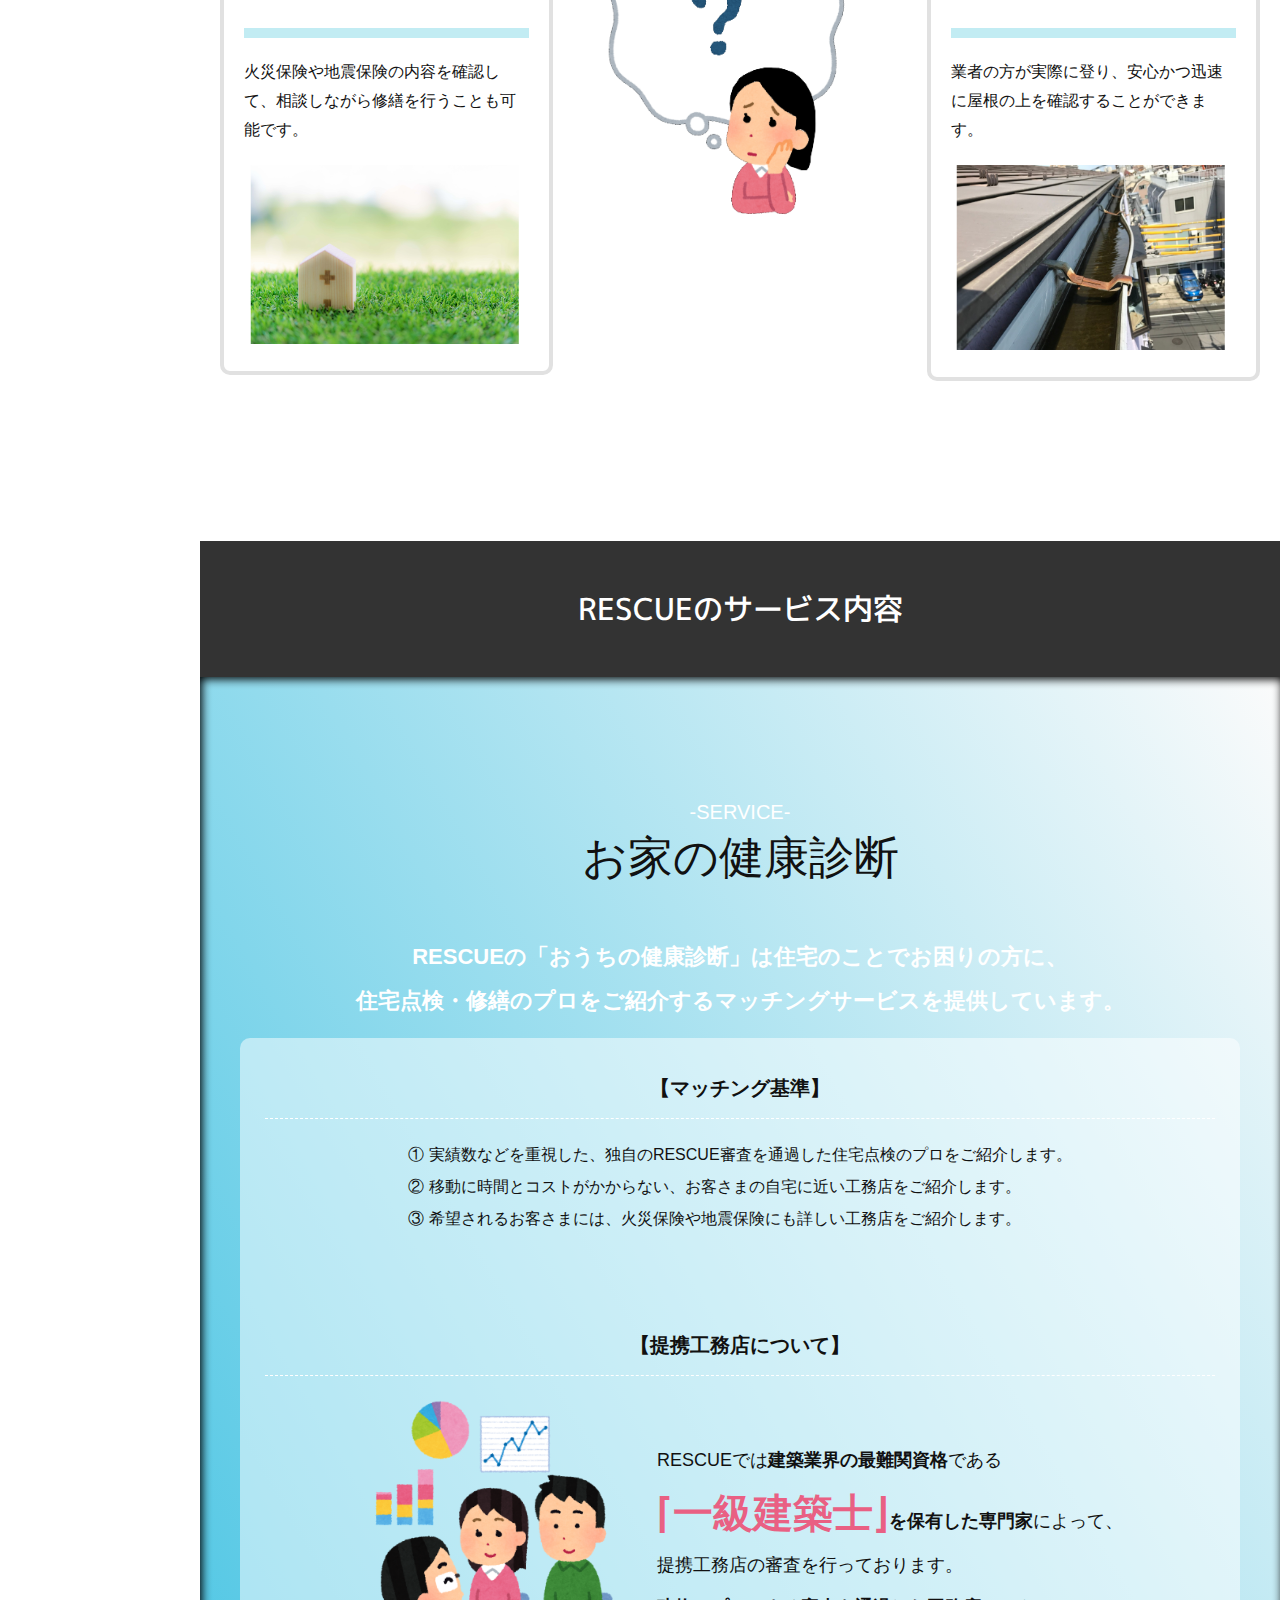
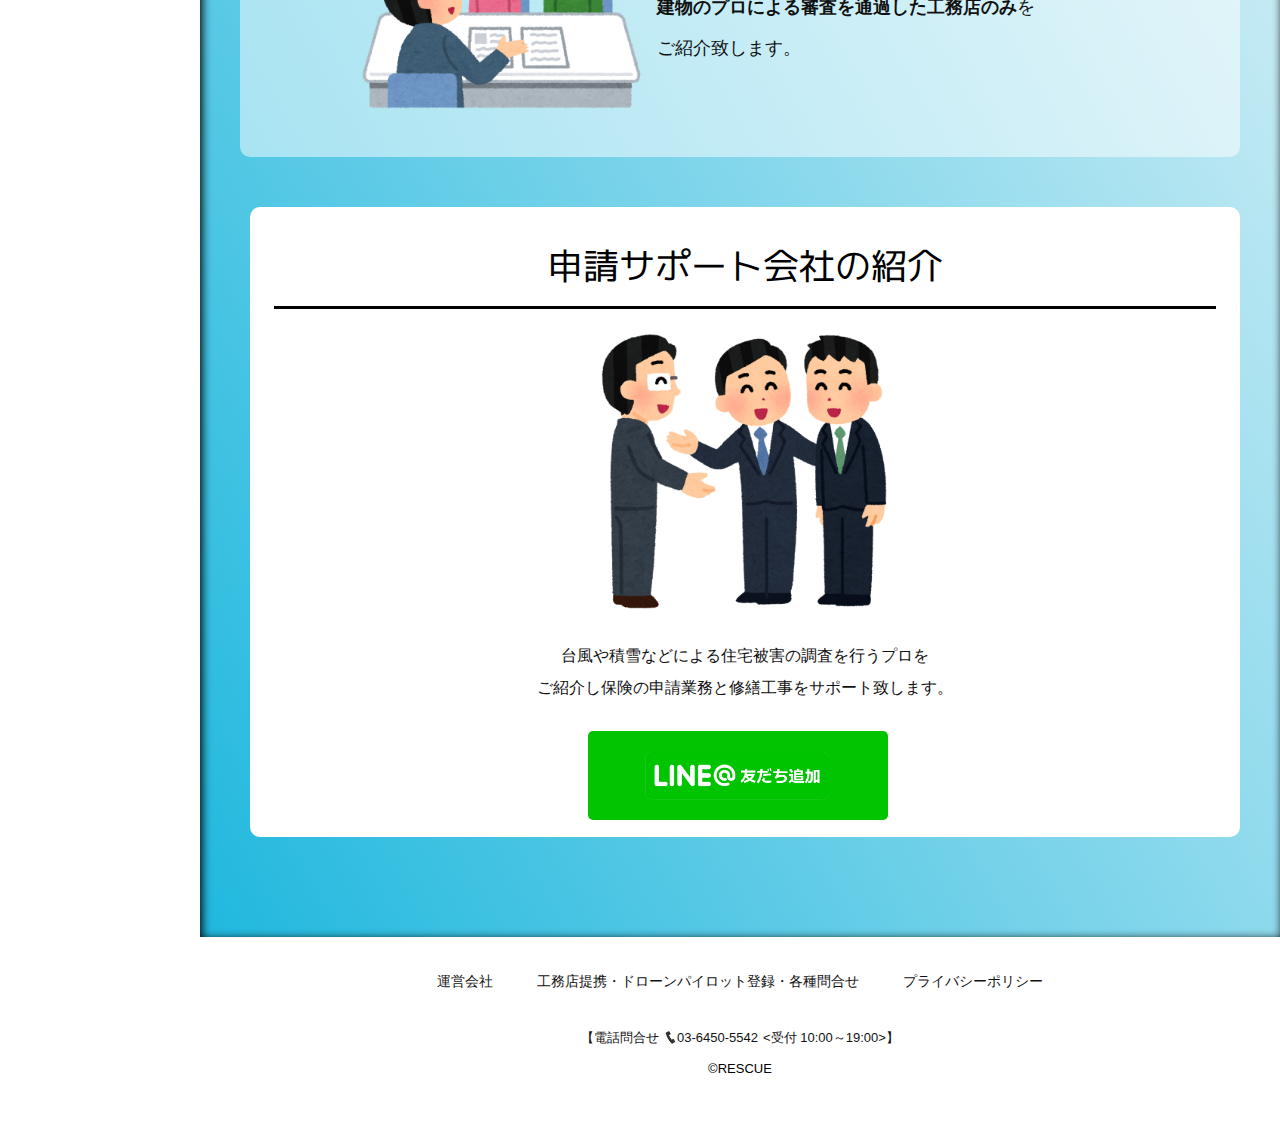
==== commit 7d0c654a: "ドローンではなく実際に登って作業シアmす" ====
--- a/index.html
+++ b/index.html
@@ -217,7 +217,7 @@
               <li class="h3">
                 <h3>屋根の上をチェックしたい</h3>
               </li>
-              <li class="answer">ドローンを使って、安心かつ迅速に屋根の上を確認することができます。</li>
+              <li class="answer">業者の方が実際に登り、安心かつ迅速に屋根の上を確認することができます。</li>
               <img class="img-t" src="img/S__35282950.jpg" alt="">
             </ul>
           </li>
--- a/s/style.css
+++ b/s/style.css
@@ -1031,7 +1031,7 @@
         text-align: center;
     }
     #main {
-        height: 75vh;
+        height: 153vw;
     }
 }
 
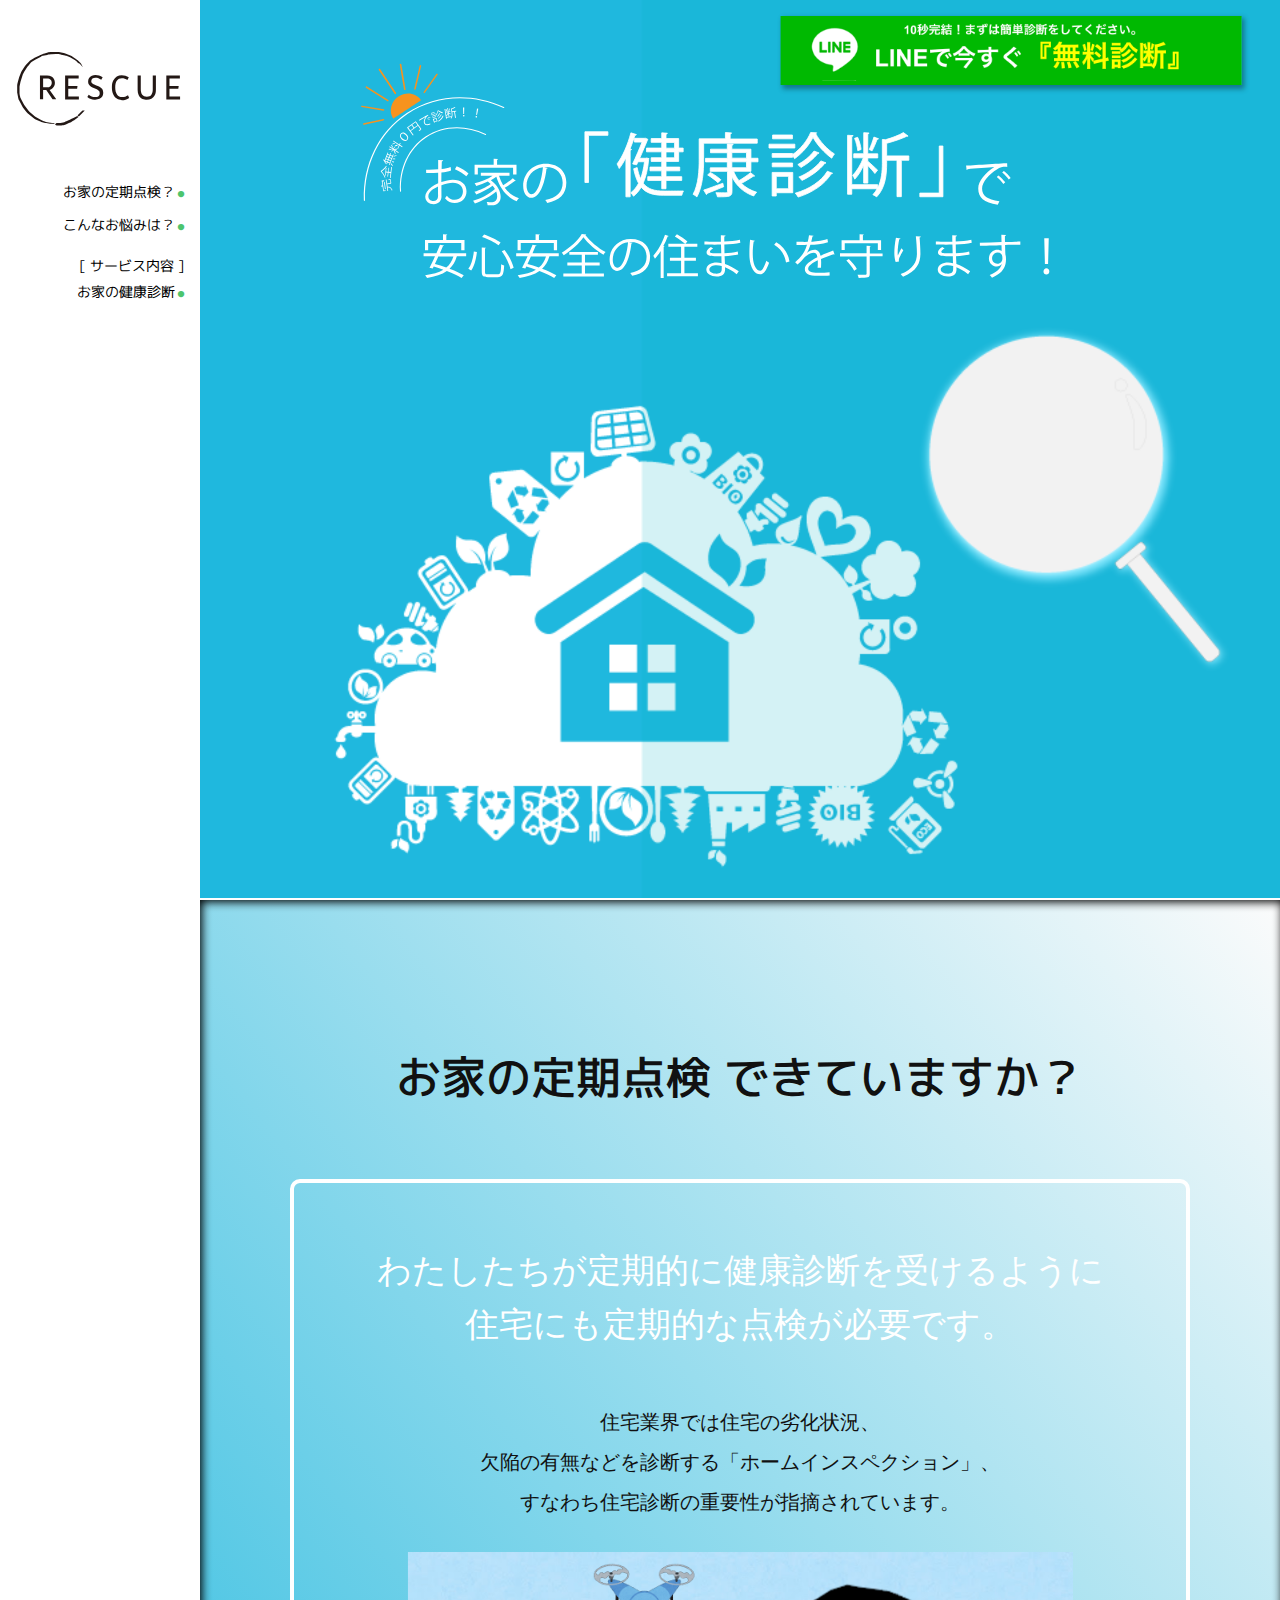
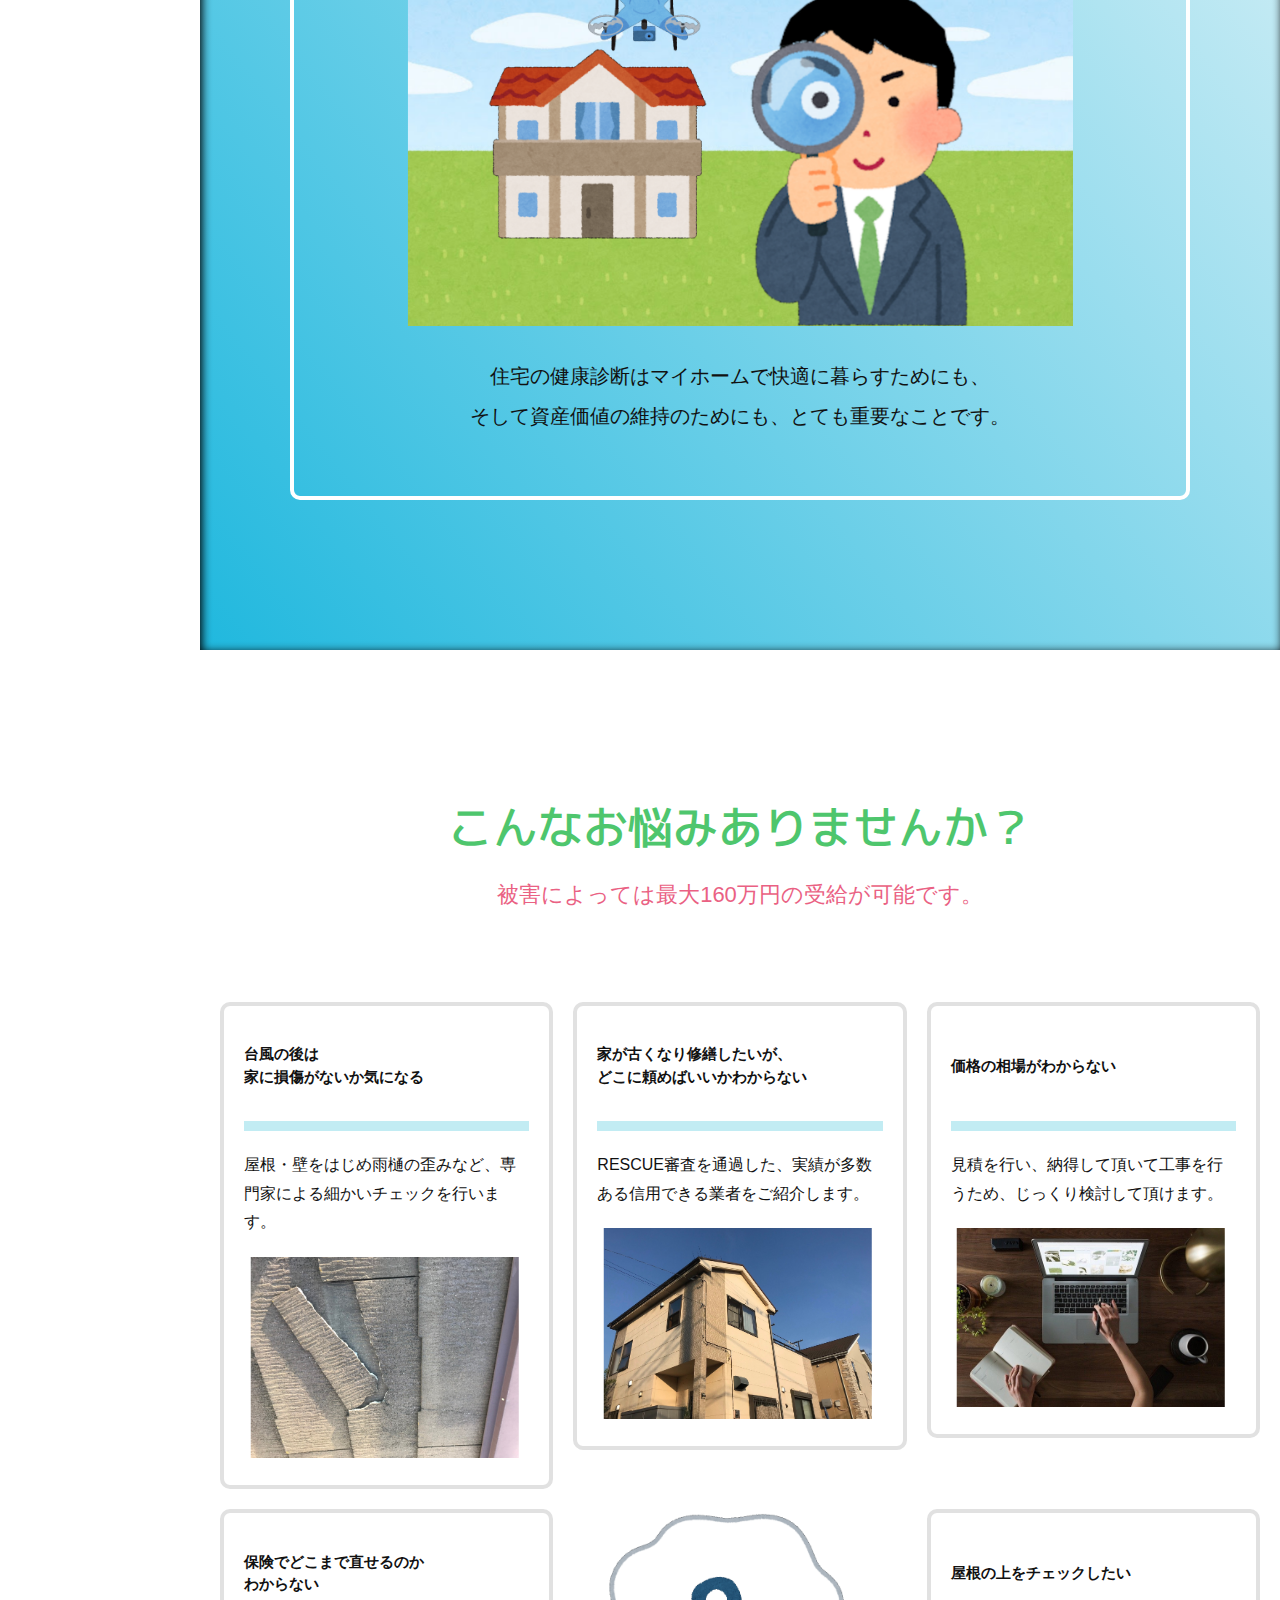
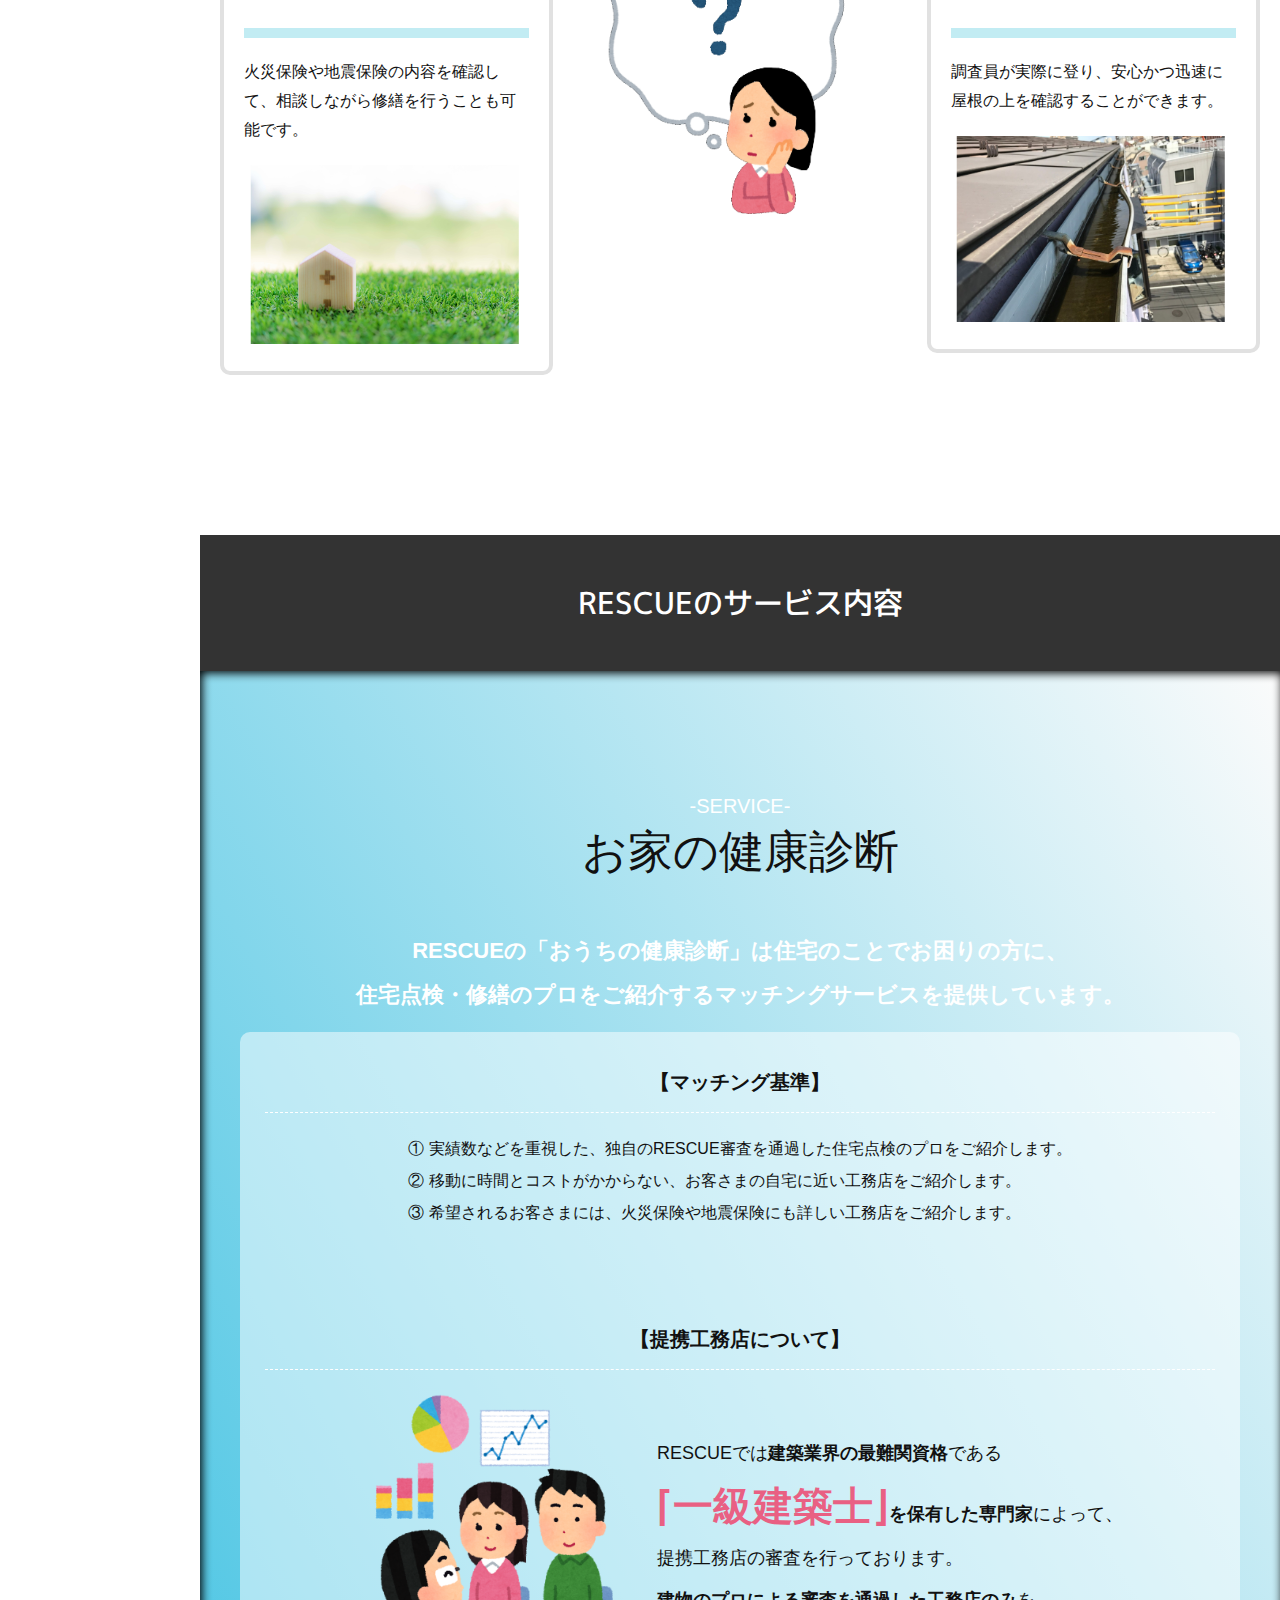
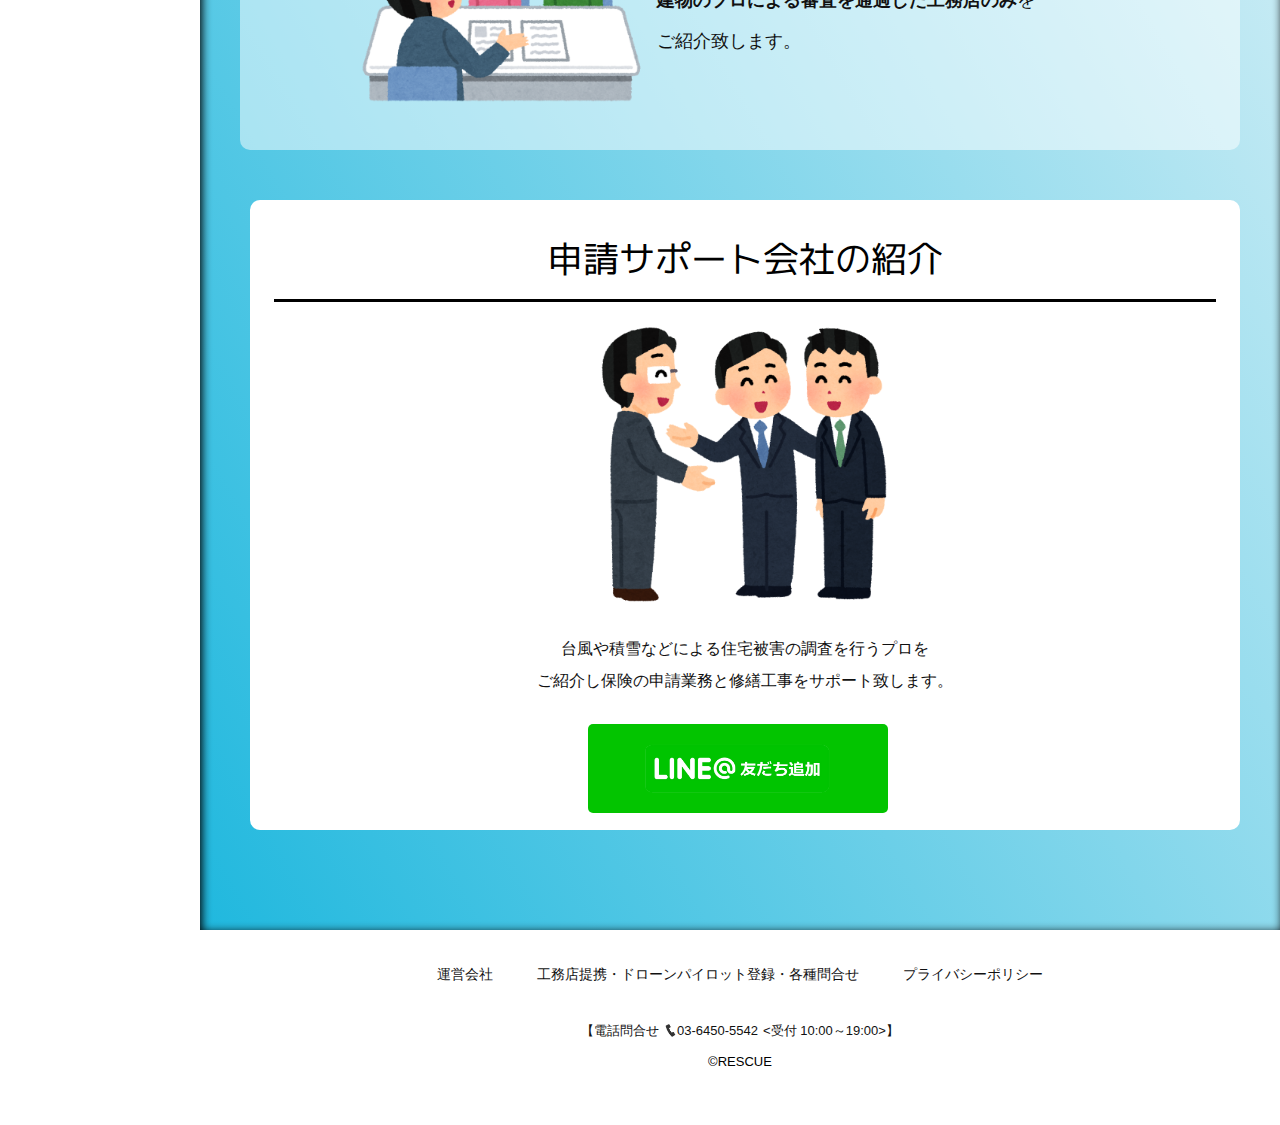
==== commit c7bd163a: "調査員の方が実際に登りに変更" ====
--- a/index.html
+++ b/index.html
@@ -217,7 +217,7 @@
               <li class="h3">
                 <h3>屋根の上をチェックしたい</h3>
               </li>
-              <li class="answer">業者の方が実際に登り、安心かつ迅速に屋根の上を確認することができます。</li>
+              <li class="answer">調査員が実際に登り、安心かつ迅速に屋根の上を確認することができます。</li>
               <img class="img-t" src="img/S__35282950.jpg" alt="">
             </ul>
           </li>
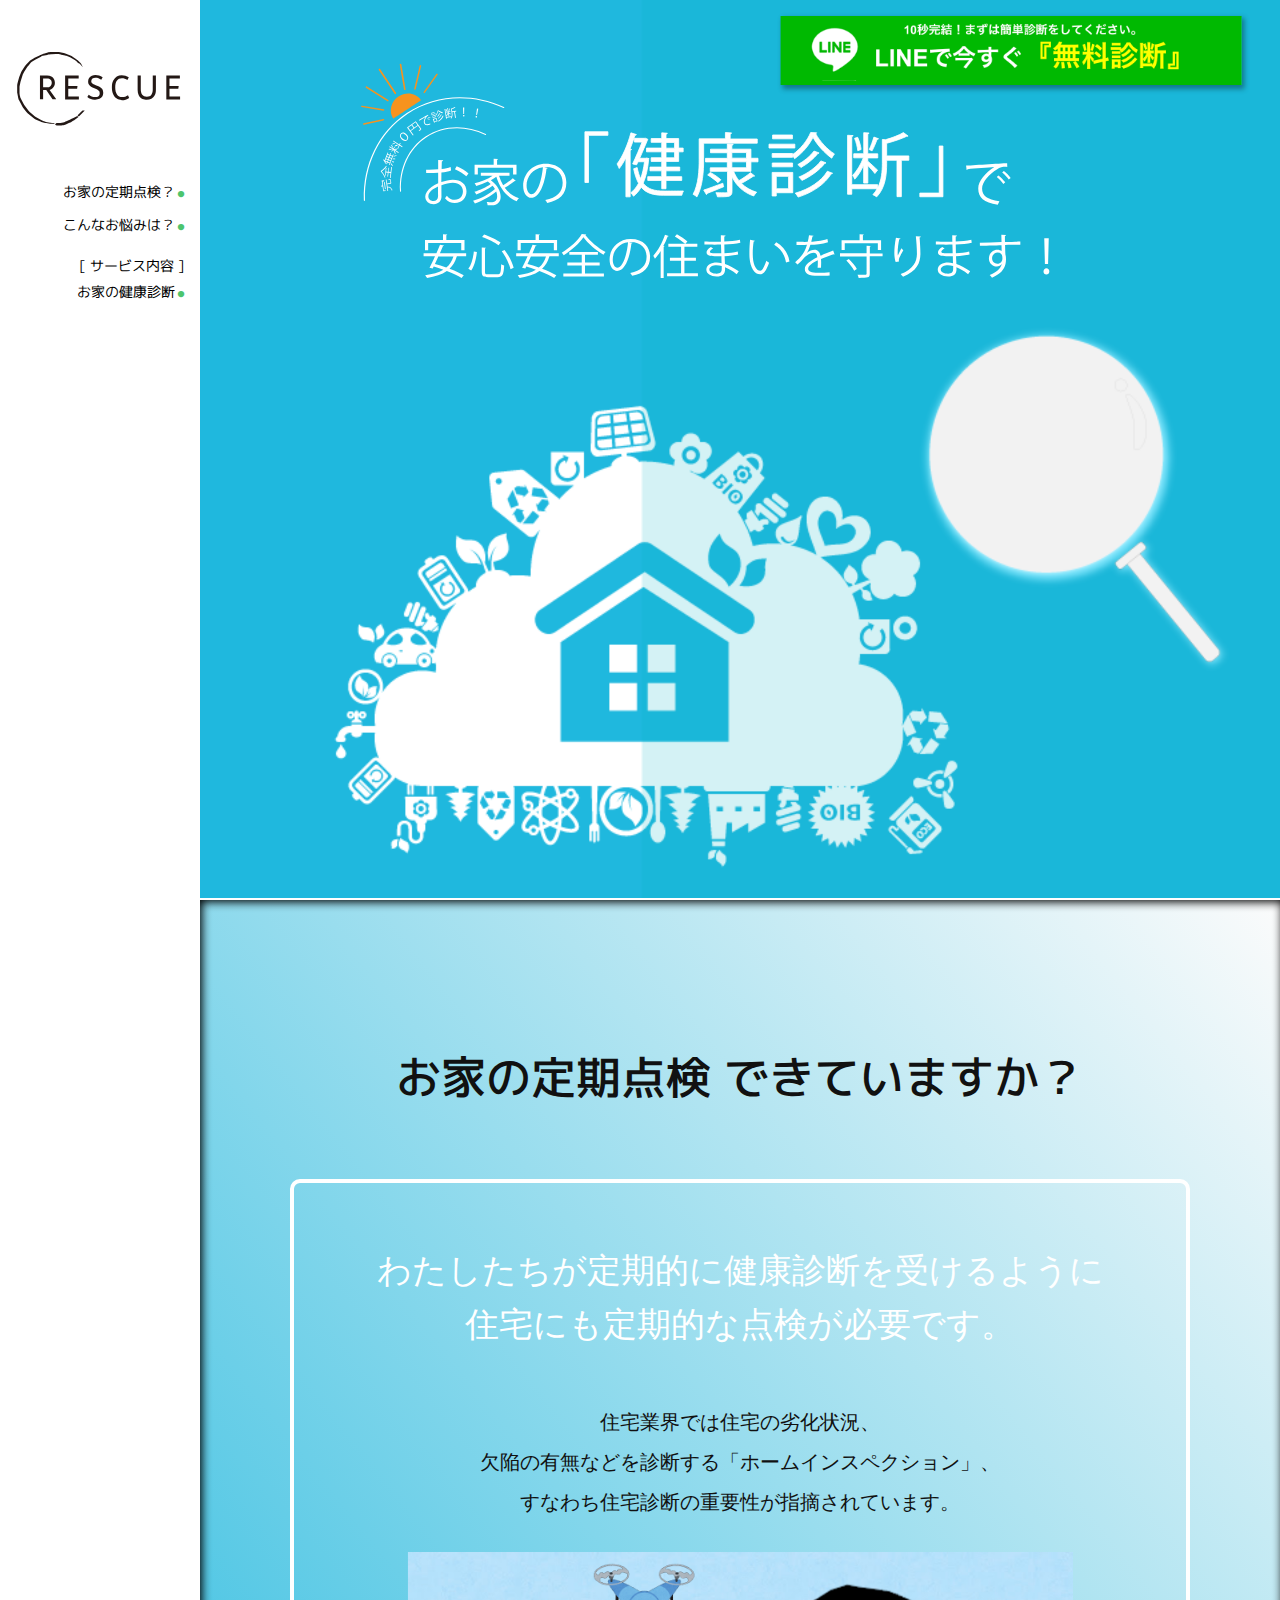
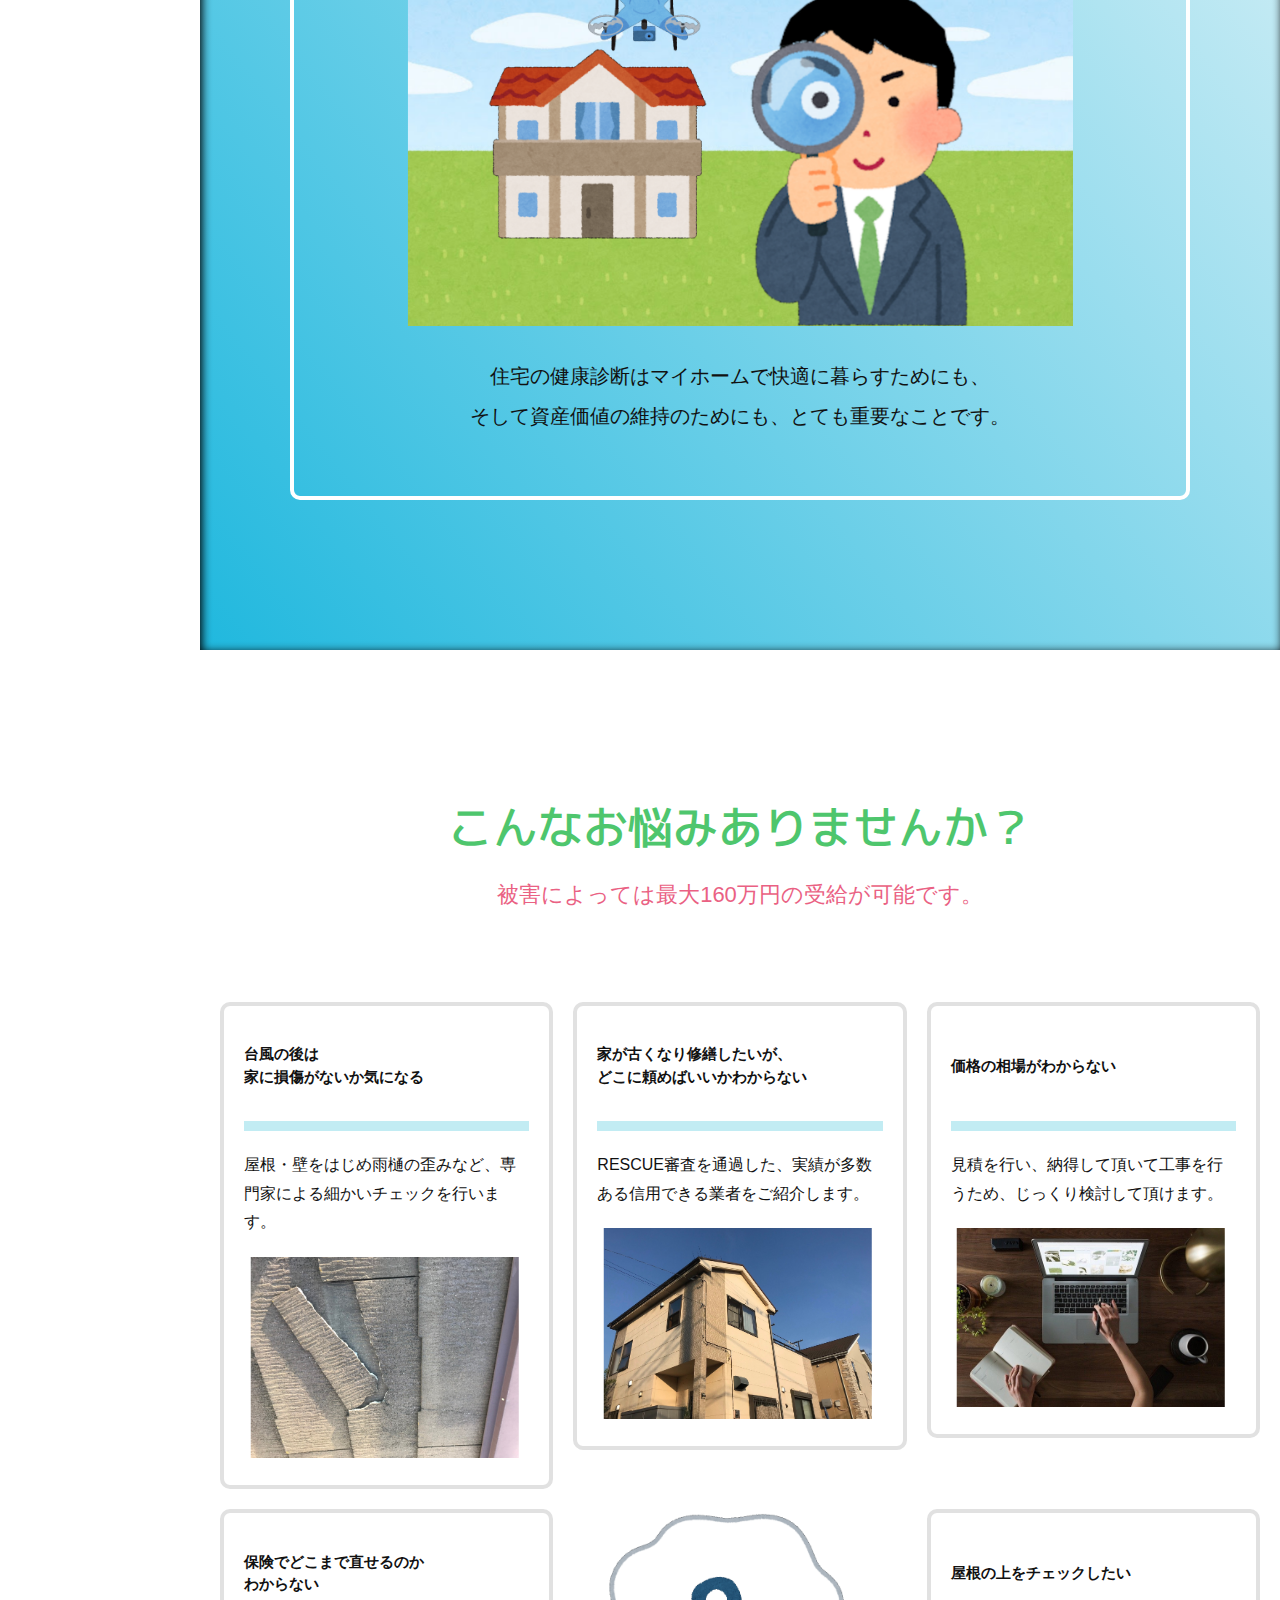
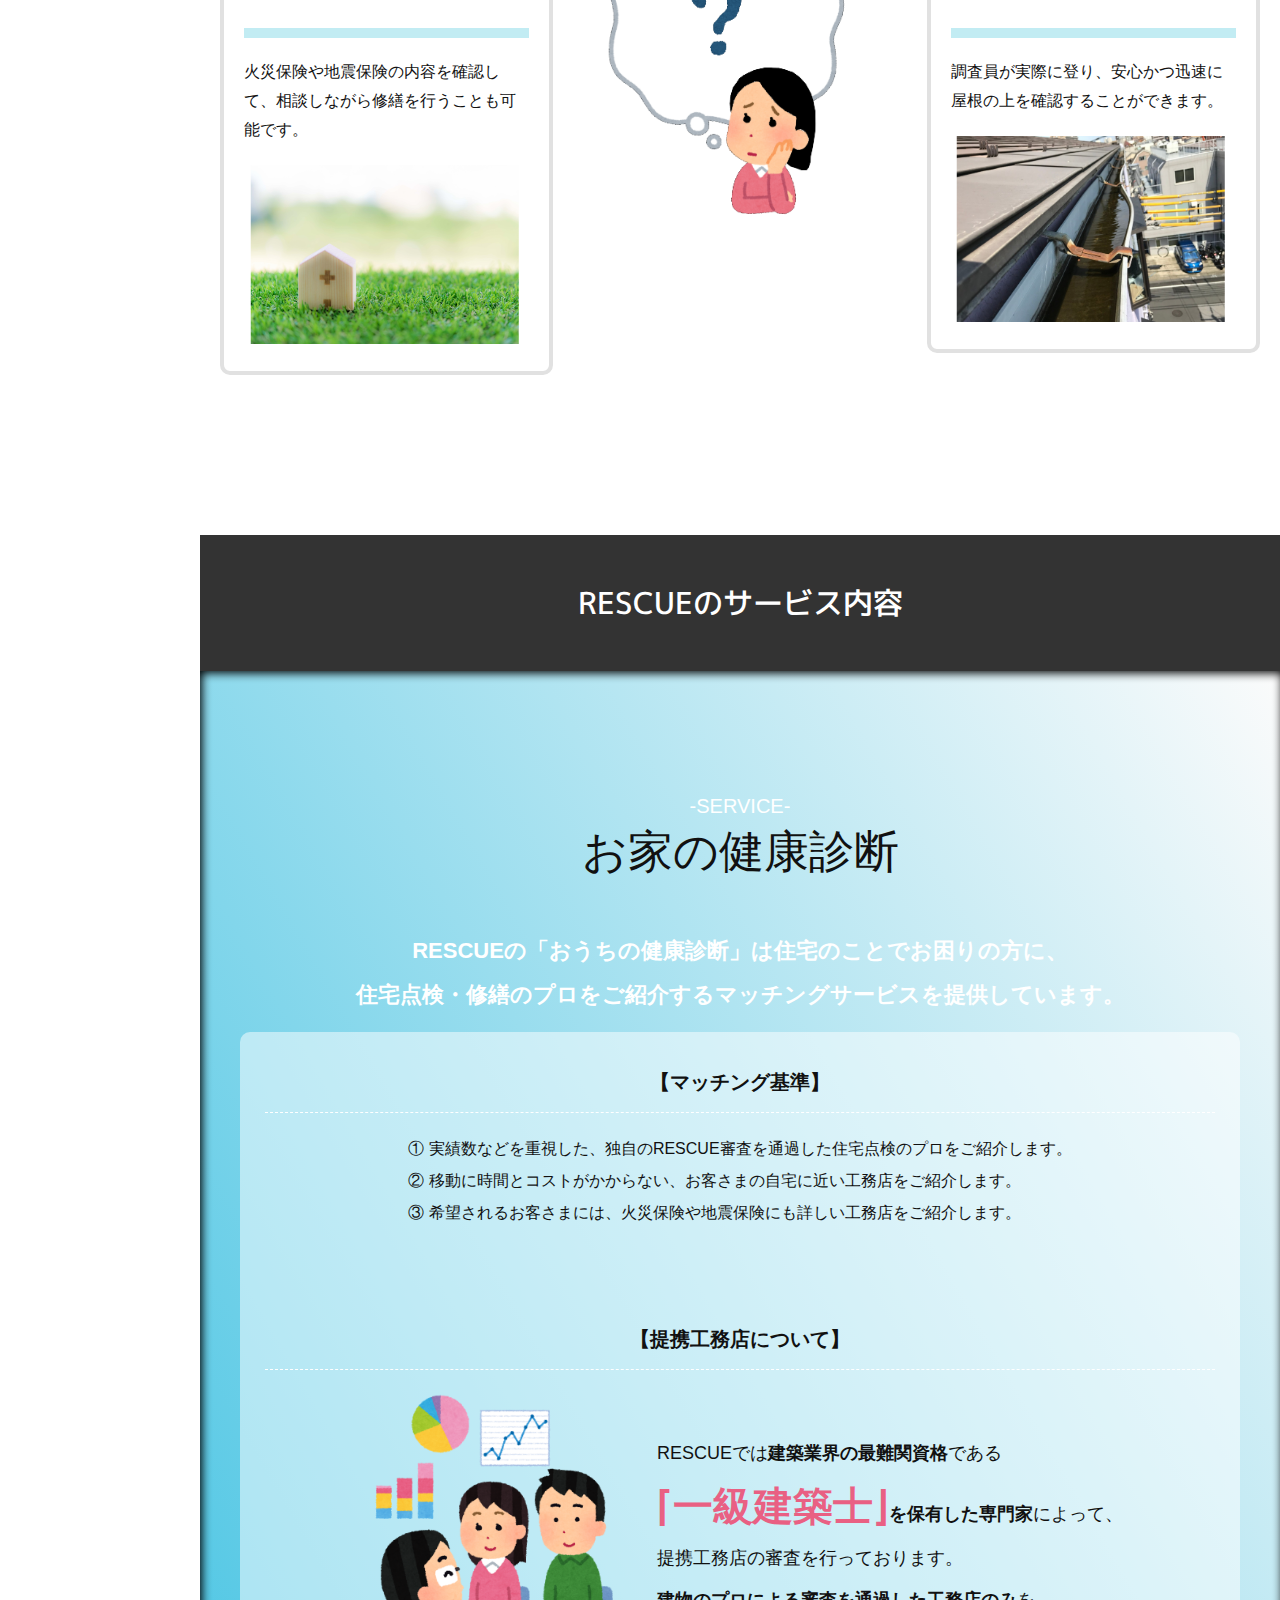
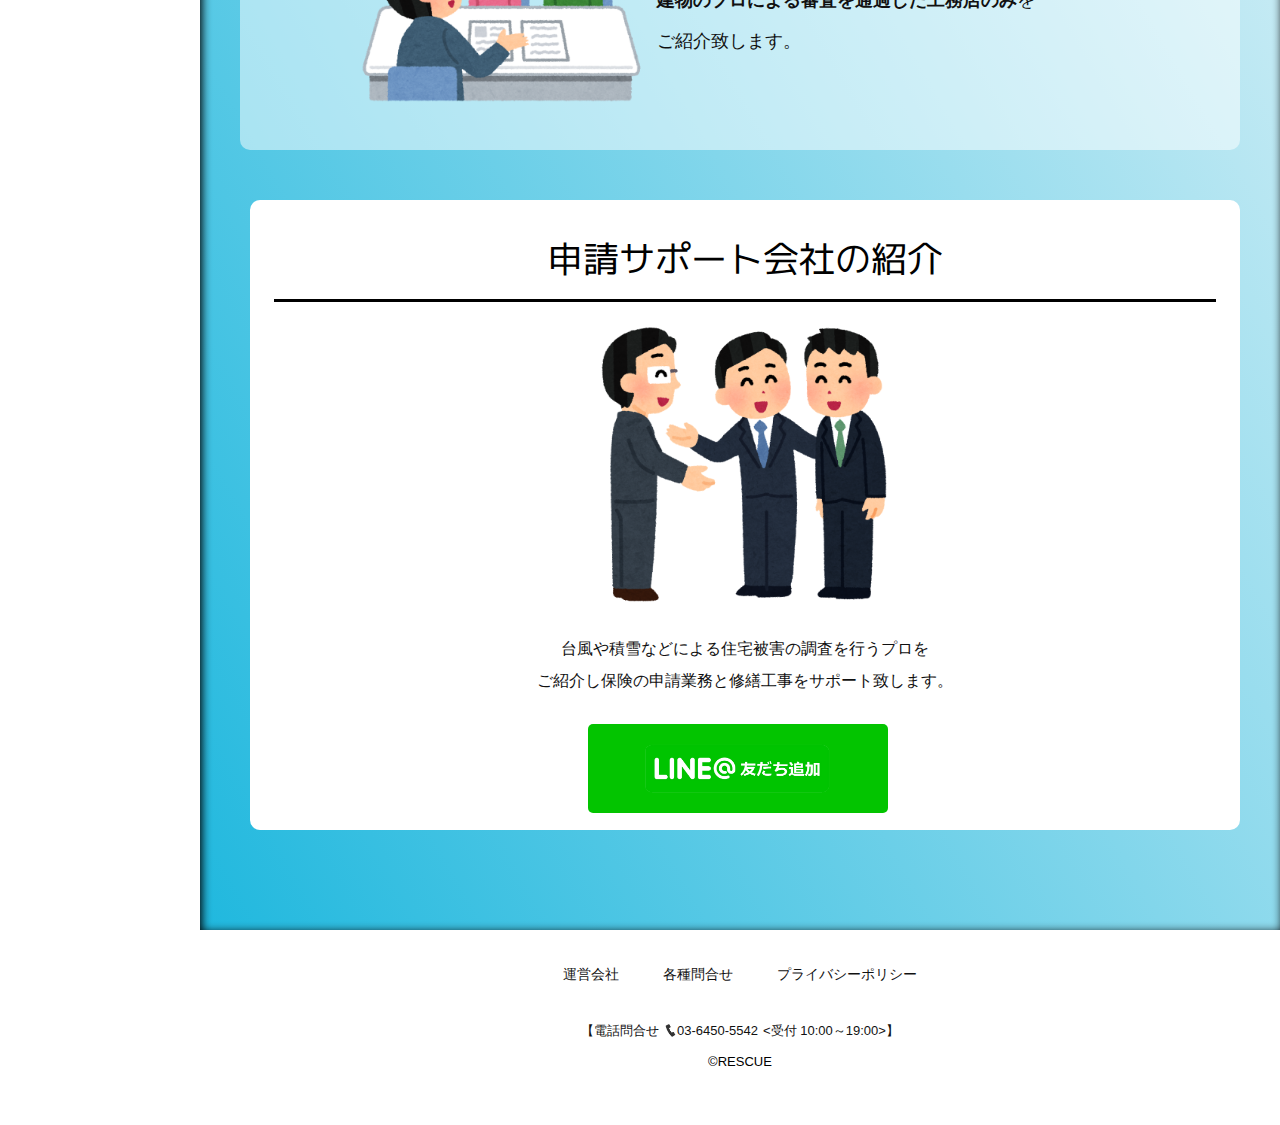
==== commit 9188ab17: "各種お問い合わせのみ" ====
--- a/index.html
+++ b/index.html
@@ -303,7 +303,7 @@
   <footer>
     <ul class="link">
       <li><a href="company.html" target="_blank">運営会社</a></li>
-      <li><a href="contact/index.html" target="_blank">工務店提携・ドローンパイロット登録・各種問合せ</a></li>
+      <li><a href="contact/index.html" target="_blank">各種問合せ</a></li>
       <li><a href="privacy.html" target="_blank">プライバシーポリシー</a></li>
     </ul>
     <p class="phone">【電話問合せ<span>03-6450-5542</span>&lt;受付 10:00～19:00&gt;】</p>
